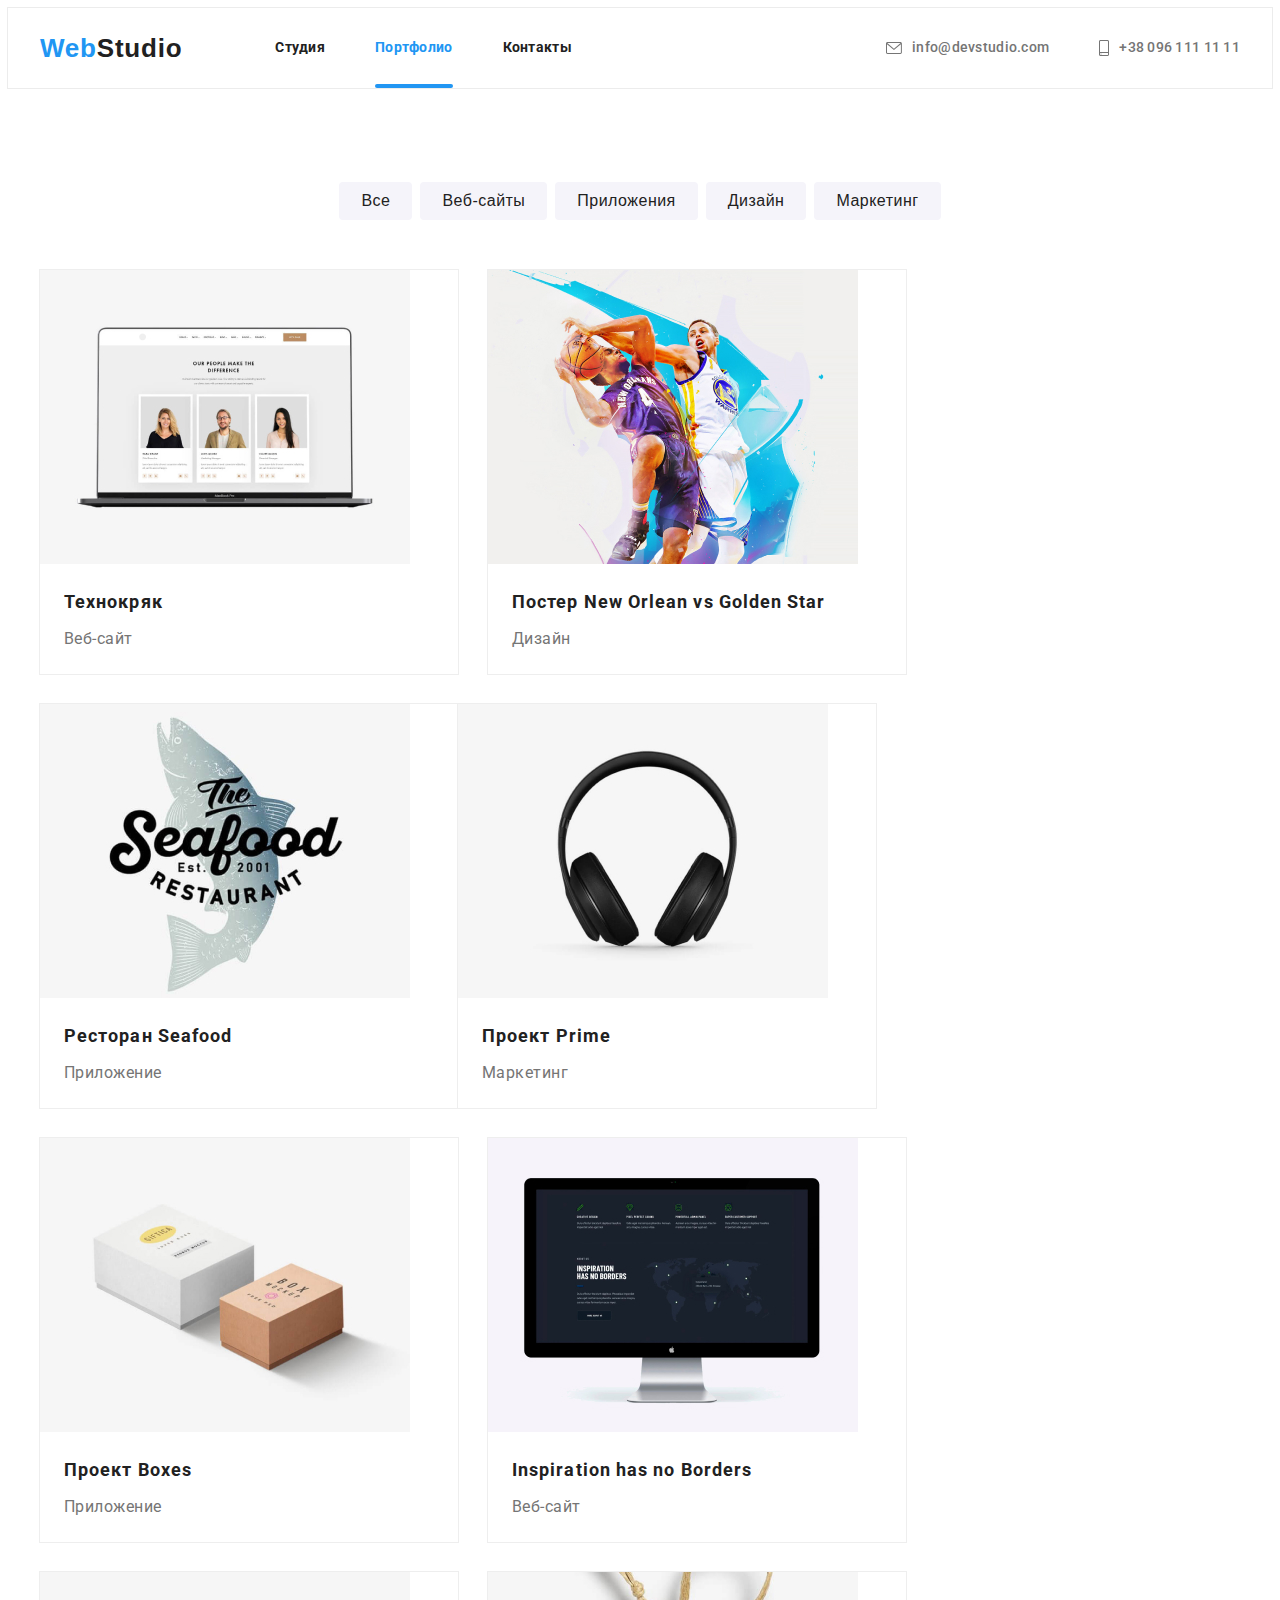
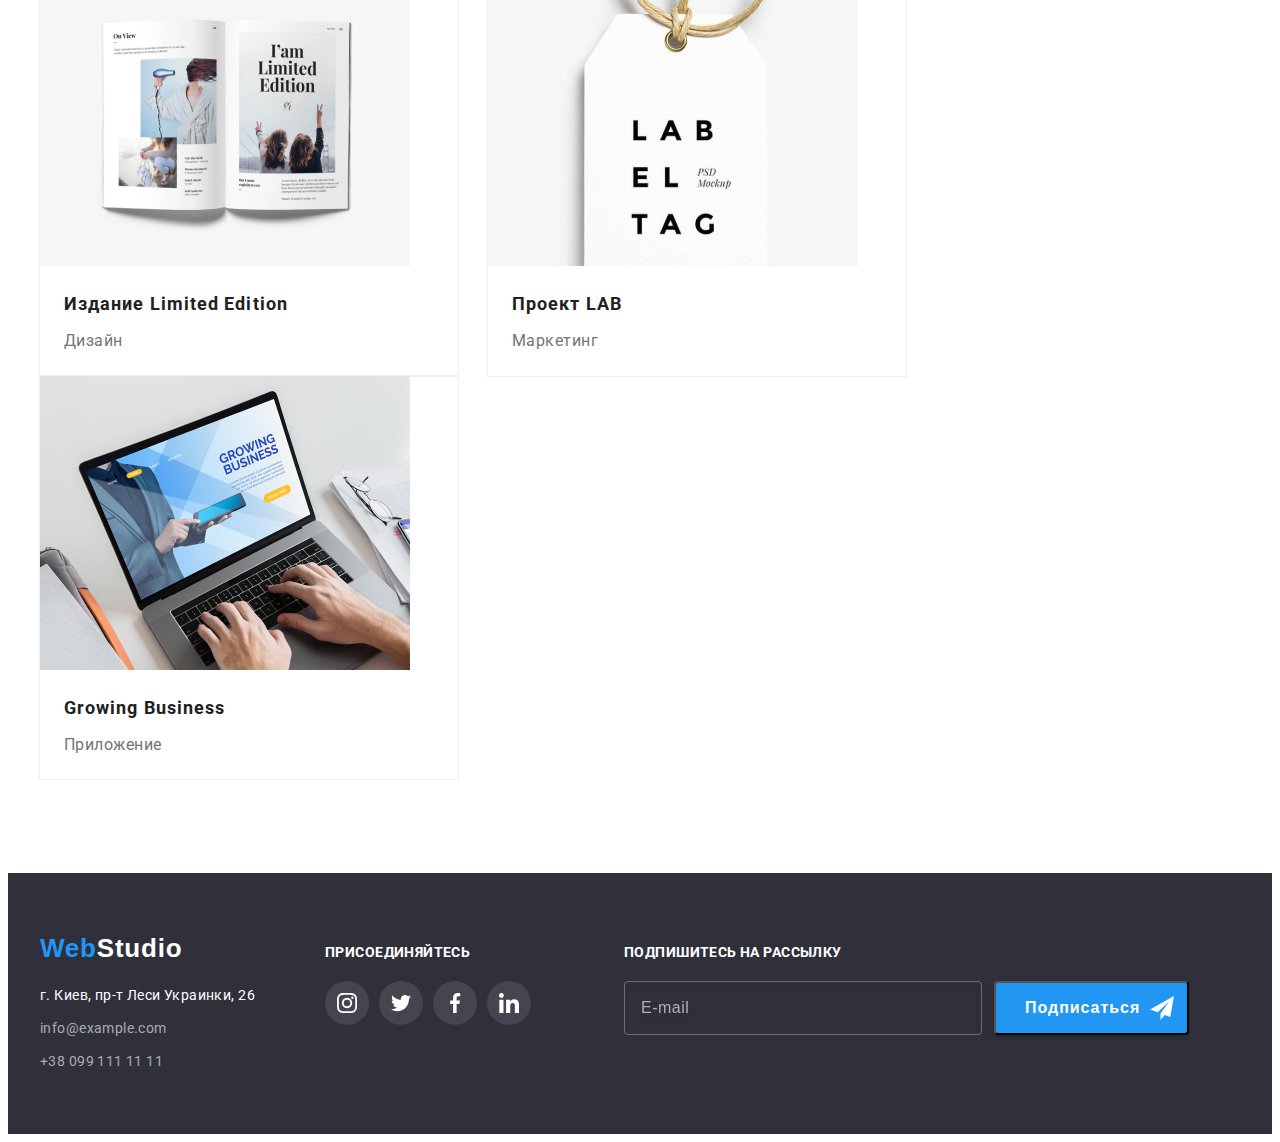
==== portfolio.html @ e8a26b16 "Start" ====
<!DOCTYPE html>
<html lang="ru">
	<head>
		<meta charset="UTF-8" />
		<meta http-equiv="X-UA-Compatible" content="IE=edge" />
		<meta name="viewport" content="width=device-width, initial-scale=1.0" />
		<title>Portfolio</title>
		<link rel="preconnect" href="https://fonts.googleapis.com" />
		<link rel="preconnect" href="https://fonts.gstatic.com" crossorigin />
		<link
			href="https://fonts.googleapis.com/css2?family=Montserrat:wght@400;500;700&family=Roboto&display=swap"
			rel="stylesheet"
		/>
		<link
			rel="stylesheet"
			href="https://minhaskamal.github.io/DownGit/#/home?url=https://github.com/sindresorhus/modern-normalize/blob/main/modern-normalize.css"
		/>

		<link
			rel="stylesheet"
			href="https://cdnjs.cloudflare.com/ajax/libs/modern-normalize/1.1.0/modern-normalize.min.css"
			integrity="sha512-wpPYUAdjBVSE4KJnH1VR1HeZfpl1ub8YT/NKx4PuQ5NmX2tKuGu6U/JRp5y+Y8XG2tV+wKQpNHVUX03MfMFn9Q=="
			crossorigin="anonymous"
			referrerpolicy="no-referrer"
		/>
		
		<link rel="stylesheet" href="./css/main.min.css" />
	</head>

	<body>
		<!--Шапка-->
	<header class="header">
		<div class="header__container container">
			<nav class="header__site-nav">
				<a class="header__logo logo" href="./index.html">
					Web<span class="logo--black">Studio</span>
				</a>
				<ul class="header-nav">
					<li class="header-nav__item">
						<a class="header-nav__link  "
							href="./index.html">Студия</a>
					</li>
					<li class="header-nav__item">
						<a class="header-nav__link nav-link nav-link--current nav-link--active" href="./portfolio.html">Портфолио</a>
					</li>
					<li class="header-nav__item">
						<a class="header-nav__link" href="#">Контакты</a>
					</li>
				</ul>
			</nav>
	
			<ul class="header-contacts">
				<li class="header-contacts__item">
					<a class="header-contacts__link " href="mailto:info@devstudio.com">
						<svg class="header-contacts__icons" width="16" height="12">
							<use href="./images/icons.svg#envelope"></use>
						</svg>
						info@devstudio.com
					</a>
				</li>
				<li class="header-contacts__item">
					<a class=" header-contacts__link " href="tel:+380961111111">
						<svg class="header-contacts__icons" width="10" height="16">
							<use href="./images/icons.svg#smartphone"></use>
						</svg>
						+38 096 111 11 11
					</a>
				</li>
			</ul>
		</div>
	</header>
	
		<main>
			<!--Меню Портфолио-->
			<section class="menu-section">
				<div class="container">
					<h1 class="visually-hidden">
						Услуги
						<span lang="en">WebStudio</span>
					</h1>
					<ul class="portfolio-menu">
						<li class="portfolio-menu__item">
							<button type="button" class="portfolio-menu__button">Все</button>
						</li>
						<li class="portfolio-menu__item">
							<button type="button" class="portfolio-menu__button">Веб-сайты</button>
						</li>
						<li class="portfolio-menu__item">
							<button type="button" class="portfolio-menu__button">Приложения</button>
						</li>
						<li class="portfolio-menu__item">
							<button type="button" class="portfolio-menu__button">Дизайн</button>
						</li>
						<li class="portfolio-menu__item">
							<button type="button" class="portfolio-menu__button">Маркетинг</button>
						</li>
					</ul>
				</div>
			</section>
			<!--Карточки портфолио-->
			<section class="projects-section">
				<div class="container">
					<h2 class="visually-hidden">Проекты</h2>
          
					<ul class="projects-list">
						<li class="projects-list__item">
							<a class="projects-list__link" href="">

                <div class="projects-img">
								<img class="projects-img__img" src="./images/tehnokryak.jpg" alt="ноутбук на экране изображен веб сайт" />
								<p class="projects-img__hover">
									Технокряк это современная площадка распространения коронавируса. Компании используют эту платформу для
									цифрового шпионажа и атак на защищённые сервера конкурентов.
								</p>
                </div>

								<div class="projects-content">
									<h3 class="projects-content__subtitle">Технокряк</h3>
									<p class="projects-content__text">Веб-сайт</p>
								</div>
							</a>
						</li>

						<li class="projects-list__item">
							<a class="projects-list__link" href="">

                <div class="projects-img">
								<img class="projects-img__img" src="./images/golden-star.jpg" alt="баскетболисты" />
                <p class="projects-img__hover">
                  Технокряк это современная площадка распространения коронавируса. Компании используют эту платформу для
                  цифрового шпионажа и атак на защищённые сервера конкурентов.
                </p>
                </div>

								<div class="projects-content">
									<h3 class="projects-content__subtitle">
										Постер
										<span lang="en">New Orlean vs Golden Star</span>
									</h3>
									<p class="projects-content__text">Дизайн</p>
								</div>
							</a>
						</li>

						<li class="projects-list__item">
							<a class="projects-list__link" href="">

                <div class="projects-img">
								<img class="projects-img__img" src="./images/seafood.jpg" alt="эмблема ресторана" />
                <p class="projects-img__hover">
                  Технокряк это современная площадка распространения коронавируса. Компании используют эту платформу для
                  цифрового шпионажа и атак на защищённые сервера конкурентов.
                </p>
                </div>

								<div class="projects-content">
									<h3 class="projects-content__subtitle">
										Ресторан
										<span lang="en">Seafood</span>
									</h3>
									<p class="projects-content__text">Приложение</p>
								</div>
							</a>
						</li>

						<li class="projects-list__item">
							<a class="projects-list__link" href="">

                <div class="projects-img">
								<img class="projects-img__img" src="./images/prime.jpg" alt="наушники" />
                <p class="projects-img__hover">
                  Технокряк это современная площадка распространения коронавируса. Компании используют эту платформу для
                  цифрового шпионажа и атак на защищённые сервера конкурентов.
                </p>
                </div>
                
								<div class="projects-content">
									<h3 class="projects-content__subtitle">
										Проект
										<span lang="en">Prime</span>
									</h3>
									<p class="projects-content__text">Маркетинг</p>
								</div>
							</a>
						</li>

						<li class="projects-list__item">
							<a class="projects-list__link" href="">

                <div class="projects-img">
								<img class="projects-img__img" src="./images/boxes.jpg" alt="коробки" />
                <p class="projects-img__hover">
                  Технокряк это современная площадка распространения коронавируса. Компании используют эту платформу для
                  цифрового шпионажа и атак на защищённые сервера конкурентов.
                </p>
                </div>

								<div class="projects-content">
									<h3 class="projects-content__subtitle">
										Проект
										<span lang="en">Boxes</span>
									</h3>
									<p class="projects-content__text">Приложение</p>
								</div>
							</a>
						</li>

						<li class="projects-list__item">
							<a class="projects-list__link" href="">

                <div class="projects-img">
								<img class="projects-img__img" src="./images/inspiration.jpg" alt="монитор на экране изображен веб сайт " />
                <p class="projects-img__hover">
                  Технокряк это современная площадка распространения коронавируса. Компании используют эту платформу для
                  цифрового шпионажа и атак на защищённые сервера конкурентов.
                </p>
                </div>

								<div class="projects-content">
									<h3 class="projects-content__subtitle link" lang="en">Inspiration has no Borders</h3>
									<p class="projects-content__text">Веб-сайт</p>
								</div>
							</a>
						</li>

						<li class="projects-list__item">
							<a class="projects-list__link" href="">

                <div class="projects-img">
								<img class="projects-img__img" src="./images/limited-edition.jpg" alt="журнал" />
                <p class="projects-img__hover">
                  Технокряк это современная площадка распространения коронавируса. Компании используют эту платформу для
                  цифрового шпионажа и атак на защищённые сервера конкурентов.
                </p>
                </div>

								<div class="projects-content">
									<h3 class="projects-content__subtitle">
										Издание
										<span lang="en">Limited Edition</span>
									</h3>
									<p class="projects-content__text">Дизайн</p>
								</div>
							</a>
						</li>

						<li class="projects-list__item">
							<a class="projects-list__link" href="">

                <div class="projects-img">
								<img class="projects-img_img" src="./images/lab.jpg" alt=" бумажный ярлык с эмблемой " />
                <p class="projects-img__hover">
                  Технокряк это современная площадка распространения коронавируса. Компании используют эту платформу для
                  цифрового шпионажа и атак на защищённые сервера конкурентов.
                </p>
                </div>

								<div class="projects-content">
									<h3 class="projects-content__subtitle">
										Проект
										<span lang="en">LAB</span>
									</h3>
									<p class="projects-content__text">Маркетинг</p>
								</div>
							</a>
						</li>

						<li class="projects-list__item">
							<a class="projects-list__link" href="">

                <div class="projects-img">
								<img class="projects-img__img" src="./images/growing.jpg" alt="ноутбук на экране изображено приложение" />
                <p class="projects-img__hover">
                  Технокряк это современная площадка распространения коронавируса. Компании используют эту платформу для
                  цифрового шпионажа и атак на защищённые сервера конкурентов.
                </p>
                </div>

								<div class="projects-content">
									<h3 class="projects-content__subtitle" lang="en">Growing Business</h3>
									<p class="projects-content__text">Приложение</p>
								</div>
							</a>
						</li>
					</ul>
				</div>
			</section>
		</main>

		<!-- Подвал -->

		<footer class="footer">
			<div class="footer__container container">
				<div class="address-container">
					<a href="./index.html" class="footer__logo logo">
						Web<span class="logo--white">Studio</span>
					</a>
					<address>
						<ul class="footer-contacts">
							<li class="footer-contacts__item">
								<a class="footer-contacts__link address address--white "
									href="https://www.google.com/maps/place/%D0%B1%D1%83%D0%BB.+%D0%9B%D0%B5%D1%81%D0%B8+%D0%A3%D0%BA%D1%80%D0%B0%D0%B8%D0%BD%D0%BA%D0%B8,+26,+%D0%9A%D0%B8%D0%B5%D0%B2,+02000/@50.4265807,30.5361971,17z/data=!4m13!1m7!3m6!1s0x40d4cf0e033ecbe9:0x57a4dffefec77da0!2z0LHRg9C7LiDQm9C10YHQuCDQo9C60YDQsNC40L3QutC4LCAyNiwg0JrQuNC10LIsIDAyMDAw!3b1!8m2!3d50.4265807!4d30.5383858!3m4!1s0x40d4cf0e033ecbe9:0x57a4dffefec77da0!8m2!3d50.4265807!4d30.5383858"
									target="_blank" rel="nofollow">
									г. Киев, пр-т Леси Украинки, 26
								</a>
							</li>
							<li class="footer-contacts__item">
								<a class="footer-contacts__link" href="mailto:info@example.com">info@example.com</a>
							</li>
							<li class="footer-contacts__item">
								<a class="footer-contacts__link " href="tel:+380991111111">+38 099 111 11 11</a>
							</li>
						</ul>
					</address>
				</div>
				<!-- Социальные сети-->
		
				<section class="footer-join ">
					<h3 class="footer-join__title">присоединяйтесь</h3>
		
					<ul class="social-list">
						<li class="social-list__item">
							<a class="social-list__link social-footer social-footer--dark " href="">
								<svg class="social-footer__icon" width="20" height="20">
									<use href="./images/icons.svg#instagram"></use>
								</svg>
							</a>
						</li>
		
						<li class="social-list__item">
							<a class="social-list__link social-footer social-footer--dark" href="">
								<svg class="social-footer__icon" width="20" height="20">
									<use href="./images/icons.svg#twitter"></use>
								</svg>
							</a>
						</li>
		
						<li class="social-list__item">
							<a class="social-list__link social-footer social-footer--dark" href="">
								<svg class="social-footer__icon " width="20" height="20">
									<use href="./images/icons.svg#facebook"></use>
								</svg>
							</a>
						</li>
		
						<li class="social-list__item">
							<a class="social-list__link social-footer social-footer--dark" href="">
								<svg class="social-footer__icon" width="20" height="20">
									<use href="./images/icons.svg#linkedin"></use>
								</svg>
							</a>
						</li>
					</ul>
				</section>
				<!-- Подписка на рассылку -->
				<section class="footer-subscribe">
					<h2 class="footer-subscribe__title">Подпишитесь на рассылку</h2>
					<form action="#" class="subscribe-form" autocomplete="on">
		
						<input type="email" name="email" placeholder="E-mail" autofocus required class="subscribe-form__mail" />
		
						<button type="submit" class="subscribe-btn">
							<span class="subscribe-btn__text">Подписаться</span>
		
							<svg class="subscribe-btn__icon" width="24" height="24">
								<use href="./images/icons.svg#icon-icon-send"></use>
							</svg>
						</button>
				</section>
				</form>
			</div>
		</footer>
	</body>
</html>
---- css/main.min.css ----
p,h1,h2,h3,h4,h5,h6,p{margin:0}ul{list-style:none;margin:0;padding:0}img{display:block}a{text-decoration:none;color:#212121}body{font-family:"Roboto", sans-serif;color:#212121}.container{width:1200px;padding-left:15px;padding-right:15px;margin:0 auto}.section{padding-bottom:94px;padding-top:94px}.logo{font-family:"Raleway", sans-serif;font-size:26px;line-height:1.19;letter-spacing:.03em;font-weight:700;text-decoration:none;color:#2196F3}.logo--black{color:#212121}.logo--white{color:#fff}.header__logo{margin-right:93px;padding-top:24px;padding-bottom:24px}.footer__logo{display:block;margin-bottom:20px}.visually-hidden{position:absolute;white-space:nowrap;width:1px;height:1px;overflow:hidden;border:0;padding:0;clip:rect(0 0 0 0);clip-path:inset(50%);margin:-1px}.header{background:#fff;outline:1px solid #ececec}.header__container{display:flex;align-items:center;justify-content:space-between}.header__site-nav{display:flex;align-items:center}.header-nav{display:flex;align-items:center}.header-nav__item{font-size:14px;line-height:1.14;letter-spacing:.02em;font-weight:700}.header-nav__item:not(:last-child){margin-right:50px}.header-nav__link{position:relative;color:#212121;padding-top:32px;padding-bottom:32px}.nav-link--active{color:#2196F3}.nav-link--current::after{content:"";width:100%;height:4px;border-radius:2px;background-color:#2196F3;position:absolute;bottom:-1px;left:0}.header-contacts{display:flex;align-items:center}.header-contacts__item{font-size:14px;line-height:1.14;letter-spacing:.02em;font-weight:500}.header-contacts__item:not(:last-child){margin-right:50px}.header-contacts__link{padding-top:32px;padding-bottom:32px;color:#757575;display:flex;align-items:center;transition:color 250ms cubic-bezier(0.4, 0, 0.2, 1)}.header-contacts__link:hover,.header-contacts__link:focus{color:#2196F3}.header-contacts__icons{fill:currentColor;margin-right:10px}.hero{padding-top:200px;padding-bottom:200px;text-align:center;background:#2F303A;background-image:linear-gradient(rgba(47,48,58,0.4), rgba(47,48,58,0.4)),url("../images/hero.jpg");background-position:center;background-size:cover;background-repeat:no-repeat;max-width:1600px}.hero--indent{margin:0 auto}.hero__container{display:flex;flex-direction:column;align-items:center}.hero__title{color:#fff;font-weight:900;font-size:44px;line-height:1.36;letter-spacing:.06em;font-weight:400;text-align:center;text-transform:uppercase;width:696px;margin-bottom:30px;margin-left:auto;margin-right:auto}.hero__button{font-family:inherit;font-weight:700;font-size:16px;line-height:1.87;letter-spacing:.06em;font-weight:400;align-items:center;color:#fff;background-color:#2196F3;padding:10px 32px;cursor:pointer;border:none;border-radius:4px;transition:background-color 250ms cubic-bezier(0.4, 0, 0.2, 1)}.hero__button:hover{background-color:#188ce8}.features{background:#fff}.features-list{display:flex}.features-list__item:not(:last-child){margin-right:30px}.features-list__icon{width:270px;height:120px;background-color:#f5f4fa;border-radius:4px;display:flex;justify-content:center;align-items:center;margin-bottom:30px}.features-list__subtitle{font-size:14px;line-height:1.14;letter-spacing:.03em;font-weight:700;text-transform:uppercase;color:#212121;margin-bottom:10px}.features-list__text{font-size:14px;line-height:1.71;letter-spacing:.03em;font-weight:400;color:#757575}.about{background:#fff;margin-bottom:94px}.about__title{font-size:36px;line-height:1.17;letter-spacing:.03em;font-weight:700;text-align:center;color:#212121;margin-bottom:50px}.about-list{display:flex}.about-list__item{flex-basis:calc((100% - 60px) / 3)}.about-list__item:not(:last-child){margin-right:30px}.about-list__content{position:relative}.about-list__text{position:absolute;width:100%;height:70px;bottom:0;left:0;font-size:14px;line-height:1.14;letter-spacing:.03em;font-weight:700;text-align:center;text-transform:uppercase;color:#fff;background-color:rgba(47,48,58,0.8);padding-top:27px;padding-bottom:27px}.team{background:#F5F4FA}.team__title{font-size:36px;line-height:1.17;letter-spacing:.03em;font-weight:700;text-align:center;color:#212121;margin-bottom:50px}.team-list{display:flex}.team-list__item{flex-basis:calc((100% - 90px) / 4);margin-right:30px;background:#fff;box-shadow:0px 1px 3px rgba(0,0,0,0.12),0px 1px 1px rgba(0,0,0,0.14),0px 2px 1px rgba(0,0,0,0.2);border-radius:0px 0px 4px 4px}.team-list__item:last-child{margin-right:0px}.team-list__subtitle{font-size:16px;line-height:1.19;letter-spacing:.03em;font-weight:500;text-align:center;color:#212121;margin-top:30px;margin-bottom:10px}.team-list__text{font-size:16px;line-height:1.19;letter-spacing:.03em;font-weight:400;font-size:16px;text-align:center;color:#757575;margin-bottom:16px}.clients{background:#fff}.clients__title{font-size:36px;line-height:1.17;letter-spacing:.03em;font-weight:700;text-align:center;color:#212121;margin-bottom:50px}.clients-list{display:flex;justify-content:center;align-items:center}.clients-list__item{width:170px;height:92px}.clients-list__item:not(:last-child){margin-right:30px}.clients-list__link{width:100%;height:100%;border-radius:4px;border:1px solid #afb1b8;color:#afb1b8;display:flex;justify-content:center;align-items:center;transition:color 250ms cubic-bezier(0.4, 0, 0.2, 1),border-color 250ms cubic-bezier(0.4, 0, 0.2, 1)}.clients-list__link:focus,.clients-list__link:hover{color:#2196F3;border-color:#2196F3}.clients-list__icon{fill:currentColor}.footer{background:#2F303A;padding-bottom:60px;padding-top:60px}.footer__container{display:flex}.footer-contacts__item:not(:last-child){margin-bottom:9px}.footer-contacts__link{font-style:normal;font-size:14px;line-height:1.71;letter-spacing:.03em;font-weight:400;color:rgba(255,255,255,0.6);transition:color 250ms cubic-bezier(0.4, 0, 0.2, 1)}.footer-contacts__link:hover,.footer-contacts__link:focus{color:#2196f3}.address--white{color:#fff}.footer-join{padding-top:12px;padding-bottom:40px;padding-left:70px}.footer-join__title{font-size:14px;line-height:1.14;letter-spacing:.03em;font-weight:700;text-transform:uppercase;color:#fff;margin-bottom:20px}.footer-subscribe{padding-left:93px;padding-top:12px;width:570px}.footer-subscribe__title{font-size:14px;line-height:1.14;letter-spacing:.03em;font-weight:700;text-transform:uppercase;color:#fff;margin-bottom:20px}.subscribe-form{display:flex}.subscribe-form__mail{width:358px;padding-top:15px;padding-bottom:15px;padding-left:16px;margin-right:12px;font-size:16px;line-height:1.25;letter-spacing:.03em;font-weight:400;color:rgba(255,255,255,0.6);background:transparent;border:1px solid rgba(255,255,255,0.3);border-radius:4px;box-sizing:border-box;filter:drop-shadow(0px 4px 4px rgba(0,0,0,0.15))}.subscribe-form__mail::placeholder{font-size:16px;line-height:1.25;letter-spacing:.03em;font-weight:400;color:rgba(255,255,255,0.6)}.subscribe-form__mail:focus{outline:transparent}.subscribe-btn{padding:10px 13px 10px 29px;background:#2196F3;box-shadow:0px 4px 4px rgba(0,0,0,0.15);border-radius:4px;cursor:pointer;display:flex;align-items:center}.subscribe-btn__text{font-size:16px;line-height:1.87;letter-spacing:.06em;font-weight:700;text-align:center;color:#fff}.subscribe-btn__icon{margin-left:10px;fill:#ffffff}.menu-section{color:#fff;padding-top:94px;padding-bottom:50px}.portfolio-menu{display:flex;justify-content:center}.portfolio-menu__item{transition:box-shadow 250ms cubic-bezier(0.4, 0, 0.2, 1),order-radius 250ms cubic-bezier(0.4, 0, 0.2, 1)}.portfolio-menu__item:not(:last-child){margin-right:8px}.portfolio-menu__item:focus,.portfolio-menu__item:hover{box-shadow:0px 3px 1px rgba(0,0,0,0.1),0px 1px 2px rgba(0,0,0,0.08),0px 2px 2px rgba(0,0,0,0.12);border-radius:4px}.portfolio-menu__button{font-size:16px;line-height:1.62;letter-spacing:.03em;font-weight:500;text-align:center;color:#212121;background:#F5F4FA;border:none;border-radius:4px;cursor:pointer;transition:color 250ms cubic-bezier(0.4, 0, 0.2, 1),background-color 250ms cubic-bezier(0.4, 0, 0.2, 1);padding:6px 22px}.portfolio-menu__button:focus,.portfolio-menu__button:hover{background-color:#2196F3;color:#fff}.projects-section{background:#fff;padding-bottom:94px}.projects-list{display:flex;flex-wrap:wrap}.projects-list__item{flex-basis:calc((100% - 60px) / 3);margin-bottom:30px;margin-right:30px;outline:1px solid #eeeeee;transition:box-shadow 250ms cubic-bezier(0.4, 0, 0.2, 1)}.projects-list__item:nth-child(3n){margin-right:0px}.projects-list__item:nth-last-child(-n+3){margin-bottom:0px}.projects-list__item:hover,.projects-list__item:focus{box-shadow:1px 4px 6px 0px rgba(0,0,0,0.16),0px 4px 4px 0px rgba(0,0,0,0.06)}.projects-list__link{cursor:pointer}.projects-img{position:relative;overflow:hidden}.projects-img__img{display:block;max-width:100%;height:auto}.projects-img__hover{position:absolute;width:100%;height:100%;bottom:0;left:0;transform:translateY(100%);transition:transform 250ms cubic-bezier(0.4, 0, 0.2, 1);overflow:auto;font-size:18px;line-height:1.55;letter-spacing:.03em;font-weight:400;color:#fff;background-color:rgba(33,150,243,0.9);padding:63px 24px}.projects-list__item:hover .projects-img__hover{transform:translateY(0%)}.projects-content{padding:20px 24px;width:370px;background:#ffffff}.projects-content__subtitle{font-size:18px;line-height:2;letter-spacing:.06em;font-weight:700;color:#212121;margin-bottom:4px}.projects-content__text{font-size:16px;line-height:1.87;letter-spacing:.03em;font-weight:400;color:#757575}.backdrop{width:100vw;height:100vh;background-color:rgba(0,0,0,0.2);position:fixed;top:0;left:0;transition:visibility 250ms cubic-bezier(0.4, 0, 0.2, 1),opacity 250ms cubic-bezier(0.4, 0, 0.2, 1)}.is-hidden{visibility:hidden;opacity:0;pointer-events:none}.backdrop.is-hidden .modal{transform:scale(0.5) rotateX(-60deg);background-color:#fff}.modal{width:528px;min-height:581px;padding:40px;background-color:#ffffff;border-radius:4px;box-shadow:0px 2px 1px 0px rgba(0,0,0,0.2),0px 1px 1px 0px rgba(0,0,0,0.14),0px 1px 3px 0px rgba(0,0,0,0.12);position:absolute;top:50%;left:50%;transform:scale(1) rotateX(0) translate(-50%, -50%);transition-property:background-color}.modal__title{font-size:20px;line-height:1.15;letter-spacing:.03em;font-weight:700;text-align:center;color:var(--second-title-color);margin-bottom:12px}.modal__label{font-size:12px;line-height:1.17;letter-spacing:.01em;font-weight:400;color:#757575;margin-bottom:4px}.btn-close{position:absolute;top:8px;right:8px;width:30px;height:30px;background-color:#fff;color:#000000;border-radius:50%;border:1px solid rgba(0,0,0,0.1);display:flex;align-items:center;justify-content:center;transition:color 250ms cubic-bezier(0.4, 0, 0.2, 1),opacity 250ms cubic-bezier(0.4, 0, 0.2, 1);cursor:pointer}.btn-close:focus,.btn-close:hover{color:#2196f3}.btn-close__icon{fill:currentColor}.modal-field{position:relative}.modal-field--inden{margin-bottom:10px}.modal-field__input{display:block;width:100%;height:40px;padding-left:42px;font-size:14px;line-height:1.14;letter-spacing:.01em;font-weight:400;border:1px solid rgba(33,33,33,0.2);box-sizing:border-box;border-radius:4px;transition:border 250ms cubic-bezier(0.4, 0, 0.2, 1);outline:transparent}.modal-field__input:focus{border:1px solid #2196f3}.modal-field__icon{position:absolute;top:50%;transform:translateY(-50%);left:14px;transition:fill 250ms cubic-bezier(0.4, 0, 0.2, 1)}.modal-field .modal-field__input:focus+.modal-field__icon{fill:#2196f3}.modal-comments__label{font-size:12px;line-height:1.17;letter-spacing:.01em;font-weight:400;color:#757575;margin-bottom:4px}.modal-comments__text{display:block;resize:none;width:100%;height:120px;font-size:12px;line-height:1.16;letter-spacing:.01em;font-weight:400;border:1px solid rgba(33,33,33,0.2);border-radius:4px;outline:transparent;transition:border 250ms cubic-bezier(0.4, 0, 0.2, 1);padding:12px 16px;margin-bottom:20px}.modal-comments__text::placeholder{font-size:12px;line-height:1.16;letter-spacing:.01em;font-weight:400;color:rgba(117,117,117,0.5)}.modal-comments__text:focus{border:1px solid #2196f3}.subscribe-checkbox__text{font-size:14px;line-height:1.71;letter-spacing:.03em;font-weight:400;color:#757575;margin-bottom:30px;display:flex;justify-content:space-evenly;align-items:center}.subscribe-checkbox__checkbox{content:"";width:16px;height:15px;border:2px solid #212121;border-radius:2px;display:flex;align-items:center}.subscribe-checkbox__icon{fill:transparent}.subscribe-checkbox:checked+.subscribe-checkbox__text .subscribe-checkbox__checkbox{background:#188ce8;border:none}.subscribe-checkbox:checked+.subscribe-checkbox__text .subscribe-checkbox__icon{fill:#ffffff}.subscribe-checkbox__element{color:#2196f3;position:relative}.subscribe-checkbox__element::after{content:"";width:100%;height:1px;background-color:#2196f3;position:absolute;bottom:5px;left:0}.modal-btn{display:block;font-size:16px;line-height:1.87;letter-spacing:.06em;font-weight:700;text-align:center;align-items:center;color:#fff;background-color:#2196f3;box-shadow:0px 4px 4px rgba(0,0,0,0.15);border-radius:4px;border:transparent;cursor:pointer;padding:10px 55px}.modal-btn--indent{margin:0px auto}.social-list{display:flex;justify-content:center}.social-list--indent{margin-bottom:30px}.social-list__item{width:44px;height:44px}.social-list__item:not(:last-child){margin-right:10px}.social-list__link{width:100%;height:100%;border-radius:50%;display:flex;justify-content:center;align-items:center;background:transparent;color:#afb1b8;transition:color 250ms cubic-bezier(0.4, 0, 0.2, 1),background-color 250ms cubic-bezier(0.4, 0, 0.2, 1)}.social-list__link:hover{color:#ffffff;background-color:#2196f3}.social-list__icon{fill:currentColor}.social-footer--dark{background:rgba(255,255,255,0.1);color:#ffffff}.social-footer__icon{fill:currentColor}
/*# sourceMappingURL=main.min.css.map */
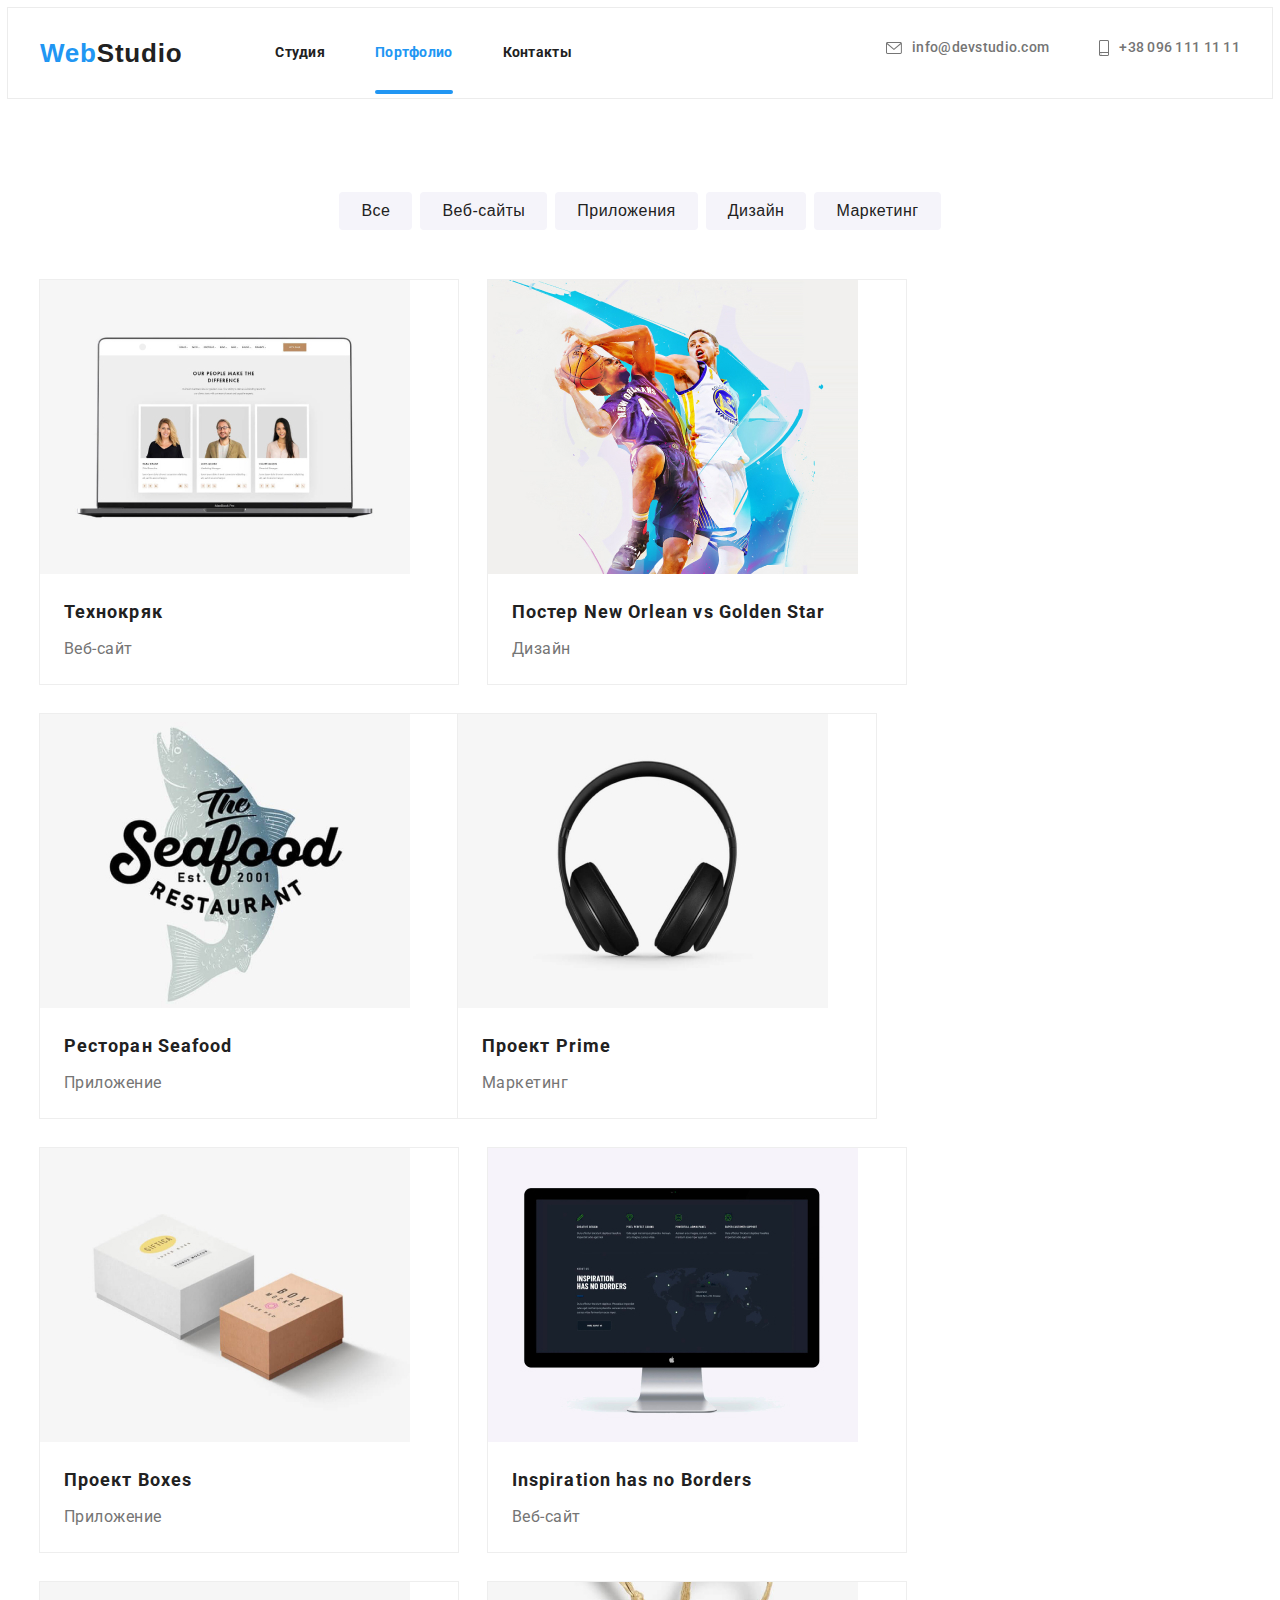
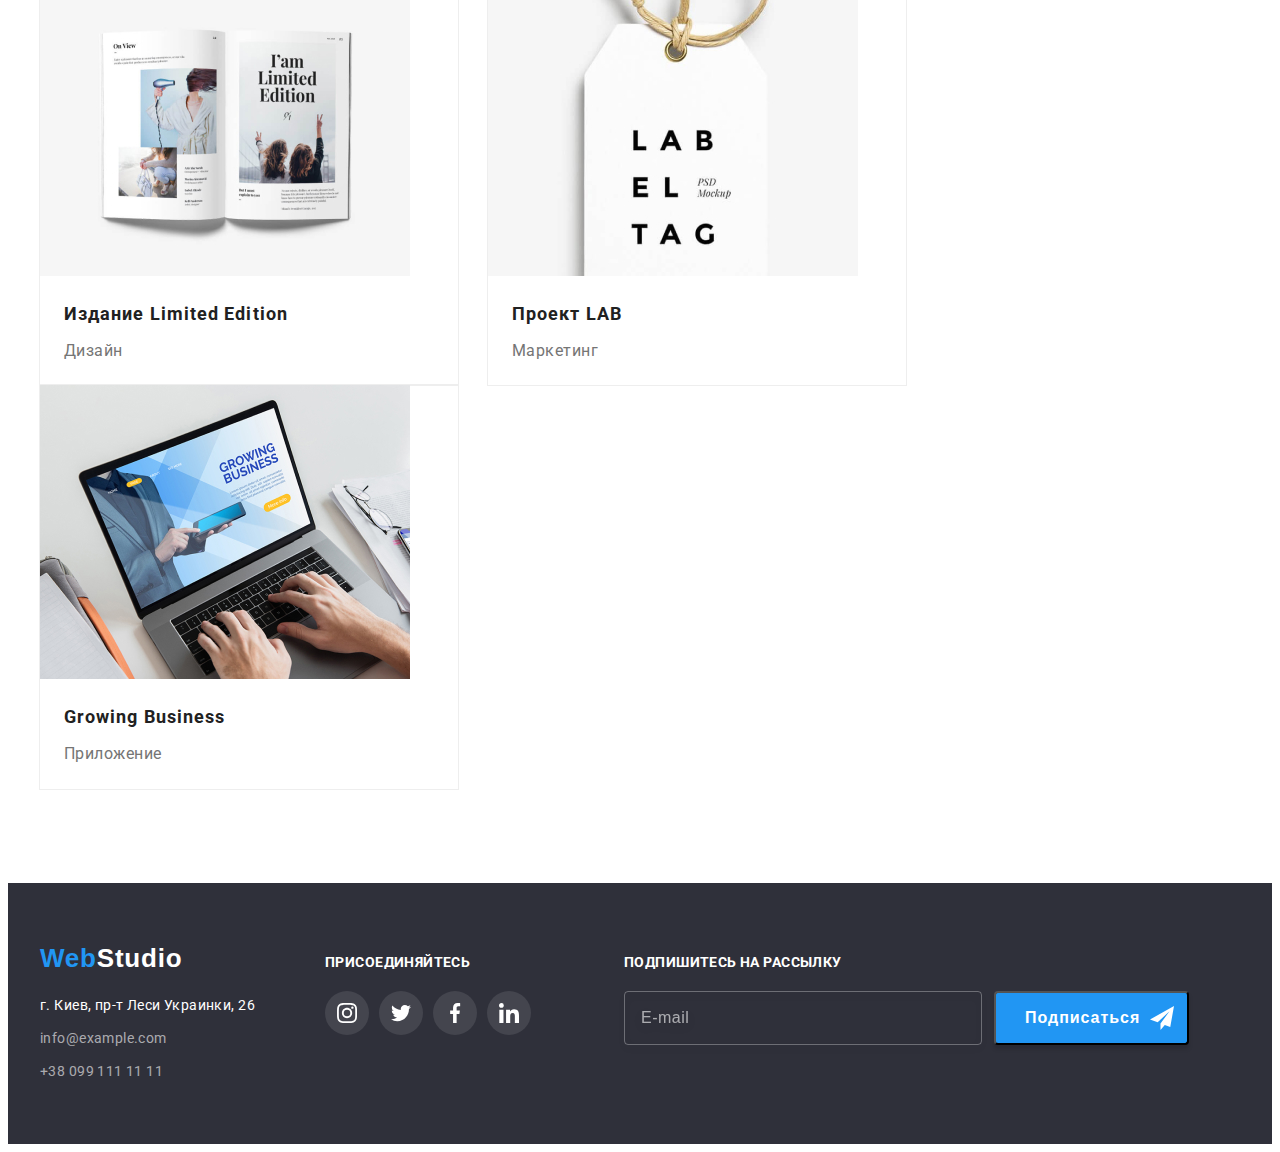
==== commit bcb30b4f: "Finish header" ====
--- a/portfolio.html
+++ b/portfolio.html
@@ -29,46 +29,101 @@
 
 	<body>
 		<!--Шапка-->
-	<header class="header">
-		<div class="header__container container">
-			<nav class="header__site-nav">
-				<a class="header__logo logo" href="./index.html">
-					Web<span class="logo--black">Studio</span>
-				</a>
-				<ul class="header-nav">
-					<li class="header-nav__item">
-						<a class="header-nav__link  "
-							href="./index.html">Студия</a>
+		<header class="header">
+			<div class="header__container container">
+				<nav class="header__site-nav">
+					<a class="header__logo logo" href="./index.html">
+						Web<span class="logo--black">Studio</span>
+					</a>
+					<ul class="header-nav">
+						<li class="header-nav__item">
+							<a class="header-nav__link  " href="./index.html">Студия</a>
+						</li>
+						<li class="header-nav__item">
+							<a class="header-nav__link nav-link nav-link--current nav-link--active" href="./portfolio.html">Портфолио</a>
+						</li>
+						<li class="header-nav__item">
+							<a class="header-nav__link" href="#">Контакты</a>
+						</li>
+					</ul>
+				</nav>
+
+				<ul class="header-contacts">
+					<li class="header-contacts__item">
+						<a class="header-contacts__link " href="mailto:info@devstudio.com">
+							<svg class="header-contacts__icons" width="16" height="12">
+								<use href="./images/icons.svg#envelope"></use>
+							</svg>
+							info@devstudio.com
+						</a>
 					</li>
-					<li class="header-nav__item">
-						<a class="header-nav__link nav-link nav-link--current nav-link--active" href="./portfolio.html">Портфолио</a>
-					</li>
-					<li class="header-nav__item">
-						<a class="header-nav__link" href="#">Контакты</a>
+					<li class="header-contacts__item">
+						<a class=" header-contacts__link " href="tel:+380961111111">
+							<svg class="header-contacts__icons" width="10" height="16">
+								<use href="./images/icons.svg#smartphone"></use>
+							</svg>
+							+38 096 111 11 11
+						</a>
 					</li>
 				</ul>
-			</nav>
-	
-			<ul class="header-contacts">
-				<li class="header-contacts__item">
-					<a class="header-contacts__link " href="mailto:info@devstudio.com">
-						<svg class="header-contacts__icons" width="16" height="12">
-							<use href="./images/icons.svg#envelope"></use>
+				<button type="button" class="header-menu-btn" data-open-menu >
+					<svg class="header-menu-btn__icon" width="24" height="16">
+						<use href="./images/icons.svg#icon-menu"></use>
+					</svg>
+				</button>
+				<div class="mob-menu mob-menu--relative is-hidden" data-mob-menu >
+					
+					<button type="button" class="close-menu-btn" data-close-menu>
+						<svg class="close-menu-btn__icon" width="18" height="18">
+							<use href="./images/icons.svg#vector"></use>
 						</svg>
+					</button>
+
+					<ul class="mob-menu-list">
+					<li class="mob-menu-list__item">
+						<a class="mob-menu-list__link mob-menu-active" href="./index.html">Студия</a>
+					</li>
+					<li class="mob-menu-list__item">
+						<a class="mob-menu-list__link" href="./portfolio.html">Портфолио</a>
+					</li>
+					<li class="mob-menu-list__item">
+						<a class="mob-menu-list__link" href="#">Контакты</a>
+					</li>
+					</ul>
+					<div class="mob-menu-connect">
+					<a class=" mob-menu-tel mob-menu-tel--indent" href="tel:+380961111111">
+						+38 096 111 11 11
+					</a>
+					<a class="mob-menu-mail mob-menu-mail--indent" href="mailto:info@devstudio.com">						
 						info@devstudio.com
 					</a>
-				</li>
-				<li class="header-contacts__item">
-					<a class=" header-contacts__link " href="tel:+380961111111">
-						<svg class="header-contacts__icons" width="10" height="16">
-							<use href="./images/icons.svg#smartphone"></use>
-						</svg>
-						+38 096 111 11 11
-					</a>
-				</li>
-			</ul>
-		</div>
-	</header>
+					<ul class="mob-social-list">
+                        <li class="mob-social-list__item">
+							<a href="#" class="mob-social-list__link social-dash social-dash--indent">
+							Instagram
+							</a>
+						</li>
+						<li class="mob-social-list__item">
+							<a href="#" class="mob-social-list__link social-dash">
+							Twitter
+							</a>
+						</li>
+						<li class="mob-social-list__item">
+							<a href="#" class="mob-social-list__link social-dash">
+							Facebook
+							</a>
+						</li>
+						<li class="mob-social-list__item">
+							<a href="#" class="mob-social-list__link">
+							LinkedIn
+							</a>
+						</li>
+					</ul>
+					</div>
+					
+				</div>
+			</div>
+		</header>
 	
 		<main>
 			<!--Меню Портфолио-->
@@ -370,5 +425,6 @@
 				</form>
 			</div>
 		</footer>
+		<script src="./js/menu.js"></script>
 	</body>
 </html>
--- a/css/main.min.css
+++ b/css/main.min.css
@@ -1,2 +1,2 @@
-p,h1,h2,h3,h4,h5,h6,p{margin:0}ul{list-style:none;margin:0;padding:0}img{display:block}a{text-decoration:none;color:#212121}body{font-family:"Roboto", sans-serif;color:#212121}.container{width:1200px;padding-left:15px;padding-right:15px;margin:0 auto}.section{padding-bottom:94px;padding-top:94px}.logo{font-family:"Raleway", sans-serif;font-size:26px;line-height:1.19;letter-spacing:.03em;font-weight:700;text-decoration:none;color:#2196F3}.logo--black{color:#212121}.logo--white{color:#fff}.header__logo{margin-right:93px;padding-top:24px;padding-bottom:24px}.footer__logo{display:block;margin-bottom:20px}.visually-hidden{position:absolute;white-space:nowrap;width:1px;height:1px;overflow:hidden;border:0;padding:0;clip:rect(0 0 0 0);clip-path:inset(50%);margin:-1px}.header{background:#fff;outline:1px solid #ececec}.header__container{display:flex;align-items:center;justify-content:space-between}.header__site-nav{display:flex;align-items:center}.header-nav{display:flex;align-items:center}.header-nav__item{font-size:14px;line-height:1.14;letter-spacing:.02em;font-weight:700}.header-nav__item:not(:last-child){margin-right:50px}.header-nav__link{position:relative;color:#212121;padding-top:32px;padding-bottom:32px}.nav-link--active{color:#2196F3}.nav-link--current::after{content:"";width:100%;height:4px;border-radius:2px;background-color:#2196F3;position:absolute;bottom:-1px;left:0}.header-contacts{display:flex;align-items:center}.header-contacts__item{font-size:14px;line-height:1.14;letter-spacing:.02em;font-weight:500}.header-contacts__item:not(:last-child){margin-right:50px}.header-contacts__link{padding-top:32px;padding-bottom:32px;color:#757575;display:flex;align-items:center;transition:color 250ms cubic-bezier(0.4, 0, 0.2, 1)}.header-contacts__link:hover,.header-contacts__link:focus{color:#2196F3}.header-contacts__icons{fill:currentColor;margin-right:10px}.hero{padding-top:200px;padding-bottom:200px;text-align:center;background:#2F303A;background-image:linear-gradient(rgba(47,48,58,0.4), rgba(47,48,58,0.4)),url("../images/hero.jpg");background-position:center;background-size:cover;background-repeat:no-repeat;max-width:1600px}.hero--indent{margin:0 auto}.hero__container{display:flex;flex-direction:column;align-items:center}.hero__title{color:#fff;font-weight:900;font-size:44px;line-height:1.36;letter-spacing:.06em;font-weight:400;text-align:center;text-transform:uppercase;width:696px;margin-bottom:30px;margin-left:auto;margin-right:auto}.hero__button{font-family:inherit;font-weight:700;font-size:16px;line-height:1.87;letter-spacing:.06em;font-weight:400;align-items:center;color:#fff;background-color:#2196F3;padding:10px 32px;cursor:pointer;border:none;border-radius:4px;transition:background-color 250ms cubic-bezier(0.4, 0, 0.2, 1)}.hero__button:hover{background-color:#188ce8}.features{background:#fff}.features-list{display:flex}.features-list__item:not(:last-child){margin-right:30px}.features-list__icon{width:270px;height:120px;background-color:#f5f4fa;border-radius:4px;display:flex;justify-content:center;align-items:center;margin-bottom:30px}.features-list__subtitle{font-size:14px;line-height:1.14;letter-spacing:.03em;font-weight:700;text-transform:uppercase;color:#212121;margin-bottom:10px}.features-list__text{font-size:14px;line-height:1.71;letter-spacing:.03em;font-weight:400;color:#757575}.about{background:#fff;margin-bottom:94px}.about__title{font-size:36px;line-height:1.17;letter-spacing:.03em;font-weight:700;text-align:center;color:#212121;margin-bottom:50px}.about-list{display:flex}.about-list__item{flex-basis:calc((100% - 60px) / 3)}.about-list__item:not(:last-child){margin-right:30px}.about-list__content{position:relative}.about-list__text{position:absolute;width:100%;height:70px;bottom:0;left:0;font-size:14px;line-height:1.14;letter-spacing:.03em;font-weight:700;text-align:center;text-transform:uppercase;color:#fff;background-color:rgba(47,48,58,0.8);padding-top:27px;padding-bottom:27px}.team{background:#F5F4FA}.team__title{font-size:36px;line-height:1.17;letter-spacing:.03em;font-weight:700;text-align:center;color:#212121;margin-bottom:50px}.team-list{display:flex}.team-list__item{flex-basis:calc((100% - 90px) / 4);margin-right:30px;background:#fff;box-shadow:0px 1px 3px rgba(0,0,0,0.12),0px 1px 1px rgba(0,0,0,0.14),0px 2px 1px rgba(0,0,0,0.2);border-radius:0px 0px 4px 4px}.team-list__item:last-child{margin-right:0px}.team-list__subtitle{font-size:16px;line-height:1.19;letter-spacing:.03em;font-weight:500;text-align:center;color:#212121;margin-top:30px;margin-bottom:10px}.team-list__text{font-size:16px;line-height:1.19;letter-spacing:.03em;font-weight:400;font-size:16px;text-align:center;color:#757575;margin-bottom:16px}.clients{background:#fff}.clients__title{font-size:36px;line-height:1.17;letter-spacing:.03em;font-weight:700;text-align:center;color:#212121;margin-bottom:50px}.clients-list{display:flex;justify-content:center;align-items:center}.clients-list__item{width:170px;height:92px}.clients-list__item:not(:last-child){margin-right:30px}.clients-list__link{width:100%;height:100%;border-radius:4px;border:1px solid #afb1b8;color:#afb1b8;display:flex;justify-content:center;align-items:center;transition:color 250ms cubic-bezier(0.4, 0, 0.2, 1),border-color 250ms cubic-bezier(0.4, 0, 0.2, 1)}.clients-list__link:focus,.clients-list__link:hover{color:#2196F3;border-color:#2196F3}.clients-list__icon{fill:currentColor}.footer{background:#2F303A;padding-bottom:60px;padding-top:60px}.footer__container{display:flex}.footer-contacts__item:not(:last-child){margin-bottom:9px}.footer-contacts__link{font-style:normal;font-size:14px;line-height:1.71;letter-spacing:.03em;font-weight:400;color:rgba(255,255,255,0.6);transition:color 250ms cubic-bezier(0.4, 0, 0.2, 1)}.footer-contacts__link:hover,.footer-contacts__link:focus{color:#2196f3}.address--white{color:#fff}.footer-join{padding-top:12px;padding-bottom:40px;padding-left:70px}.footer-join__title{font-size:14px;line-height:1.14;letter-spacing:.03em;font-weight:700;text-transform:uppercase;color:#fff;margin-bottom:20px}.footer-subscribe{padding-left:93px;padding-top:12px;width:570px}.footer-subscribe__title{font-size:14px;line-height:1.14;letter-spacing:.03em;font-weight:700;text-transform:uppercase;color:#fff;margin-bottom:20px}.subscribe-form{display:flex}.subscribe-form__mail{width:358px;padding-top:15px;padding-bottom:15px;padding-left:16px;margin-right:12px;font-size:16px;line-height:1.25;letter-spacing:.03em;font-weight:400;color:rgba(255,255,255,0.6);background:transparent;border:1px solid rgba(255,255,255,0.3);border-radius:4px;box-sizing:border-box;filter:drop-shadow(0px 4px 4px rgba(0,0,0,0.15))}.subscribe-form__mail::placeholder{font-size:16px;line-height:1.25;letter-spacing:.03em;font-weight:400;color:rgba(255,255,255,0.6)}.subscribe-form__mail:focus{outline:transparent}.subscribe-btn{padding:10px 13px 10px 29px;background:#2196F3;box-shadow:0px 4px 4px rgba(0,0,0,0.15);border-radius:4px;cursor:pointer;display:flex;align-items:center}.subscribe-btn__text{font-size:16px;line-height:1.87;letter-spacing:.06em;font-weight:700;text-align:center;color:#fff}.subscribe-btn__icon{margin-left:10px;fill:#ffffff}.menu-section{color:#fff;padding-top:94px;padding-bottom:50px}.portfolio-menu{display:flex;justify-content:center}.portfolio-menu__item{transition:box-shadow 250ms cubic-bezier(0.4, 0, 0.2, 1),order-radius 250ms cubic-bezier(0.4, 0, 0.2, 1)}.portfolio-menu__item:not(:last-child){margin-right:8px}.portfolio-menu__item:focus,.portfolio-menu__item:hover{box-shadow:0px 3px 1px rgba(0,0,0,0.1),0px 1px 2px rgba(0,0,0,0.08),0px 2px 2px rgba(0,0,0,0.12);border-radius:4px}.portfolio-menu__button{font-size:16px;line-height:1.62;letter-spacing:.03em;font-weight:500;text-align:center;color:#212121;background:#F5F4FA;border:none;border-radius:4px;cursor:pointer;transition:color 250ms cubic-bezier(0.4, 0, 0.2, 1),background-color 250ms cubic-bezier(0.4, 0, 0.2, 1);padding:6px 22px}.portfolio-menu__button:focus,.portfolio-menu__button:hover{background-color:#2196F3;color:#fff}.projects-section{background:#fff;padding-bottom:94px}.projects-list{display:flex;flex-wrap:wrap}.projects-list__item{flex-basis:calc((100% - 60px) / 3);margin-bottom:30px;margin-right:30px;outline:1px solid #eeeeee;transition:box-shadow 250ms cubic-bezier(0.4, 0, 0.2, 1)}.projects-list__item:nth-child(3n){margin-right:0px}.projects-list__item:nth-last-child(-n+3){margin-bottom:0px}.projects-list__item:hover,.projects-list__item:focus{box-shadow:1px 4px 6px 0px rgba(0,0,0,0.16),0px 4px 4px 0px rgba(0,0,0,0.06)}.projects-list__link{cursor:pointer}.projects-img{position:relative;overflow:hidden}.projects-img__img{display:block;max-width:100%;height:auto}.projects-img__hover{position:absolute;width:100%;height:100%;bottom:0;left:0;transform:translateY(100%);transition:transform 250ms cubic-bezier(0.4, 0, 0.2, 1);overflow:auto;font-size:18px;line-height:1.55;letter-spacing:.03em;font-weight:400;color:#fff;background-color:rgba(33,150,243,0.9);padding:63px 24px}.projects-list__item:hover .projects-img__hover{transform:translateY(0%)}.projects-content{padding:20px 24px;width:370px;background:#ffffff}.projects-content__subtitle{font-size:18px;line-height:2;letter-spacing:.06em;font-weight:700;color:#212121;margin-bottom:4px}.projects-content__text{font-size:16px;line-height:1.87;letter-spacing:.03em;font-weight:400;color:#757575}.backdrop{width:100vw;height:100vh;background-color:rgba(0,0,0,0.2);position:fixed;top:0;left:0;transition:visibility 250ms cubic-bezier(0.4, 0, 0.2, 1),opacity 250ms cubic-bezier(0.4, 0, 0.2, 1)}.is-hidden{visibility:hidden;opacity:0;pointer-events:none}.backdrop.is-hidden .modal{transform:scale(0.5) rotateX(-60deg);background-color:#fff}.modal{width:528px;min-height:581px;padding:40px;background-color:#ffffff;border-radius:4px;box-shadow:0px 2px 1px 0px rgba(0,0,0,0.2),0px 1px 1px 0px rgba(0,0,0,0.14),0px 1px 3px 0px rgba(0,0,0,0.12);position:absolute;top:50%;left:50%;transform:scale(1) rotateX(0) translate(-50%, -50%);transition-property:background-color}.modal__title{font-size:20px;line-height:1.15;letter-spacing:.03em;font-weight:700;text-align:center;color:var(--second-title-color);margin-bottom:12px}.modal__label{font-size:12px;line-height:1.17;letter-spacing:.01em;font-weight:400;color:#757575;margin-bottom:4px}.btn-close{position:absolute;top:8px;right:8px;width:30px;height:30px;background-color:#fff;color:#000000;border-radius:50%;border:1px solid rgba(0,0,0,0.1);display:flex;align-items:center;justify-content:center;transition:color 250ms cubic-bezier(0.4, 0, 0.2, 1),opacity 250ms cubic-bezier(0.4, 0, 0.2, 1);cursor:pointer}.btn-close:focus,.btn-close:hover{color:#2196f3}.btn-close__icon{fill:currentColor}.modal-field{position:relative}.modal-field--inden{margin-bottom:10px}.modal-field__input{display:block;width:100%;height:40px;padding-left:42px;font-size:14px;line-height:1.14;letter-spacing:.01em;font-weight:400;border:1px solid rgba(33,33,33,0.2);box-sizing:border-box;border-radius:4px;transition:border 250ms cubic-bezier(0.4, 0, 0.2, 1);outline:transparent}.modal-field__input:focus{border:1px solid #2196f3}.modal-field__icon{position:absolute;top:50%;transform:translateY(-50%);left:14px;transition:fill 250ms cubic-bezier(0.4, 0, 0.2, 1)}.modal-field .modal-field__input:focus+.modal-field__icon{fill:#2196f3}.modal-comments__label{font-size:12px;line-height:1.17;letter-spacing:.01em;font-weight:400;color:#757575;margin-bottom:4px}.modal-comments__text{display:block;resize:none;width:100%;height:120px;font-size:12px;line-height:1.16;letter-spacing:.01em;font-weight:400;border:1px solid rgba(33,33,33,0.2);border-radius:4px;outline:transparent;transition:border 250ms cubic-bezier(0.4, 0, 0.2, 1);padding:12px 16px;margin-bottom:20px}.modal-comments__text::placeholder{font-size:12px;line-height:1.16;letter-spacing:.01em;font-weight:400;color:rgba(117,117,117,0.5)}.modal-comments__text:focus{border:1px solid #2196f3}.subscribe-checkbox__text{font-size:14px;line-height:1.71;letter-spacing:.03em;font-weight:400;color:#757575;margin-bottom:30px;display:flex;justify-content:space-evenly;align-items:center}.subscribe-checkbox__checkbox{content:"";width:16px;height:15px;border:2px solid #212121;border-radius:2px;display:flex;align-items:center}.subscribe-checkbox__icon{fill:transparent}.subscribe-checkbox:checked+.subscribe-checkbox__text .subscribe-checkbox__checkbox{background:#188ce8;border:none}.subscribe-checkbox:checked+.subscribe-checkbox__text .subscribe-checkbox__icon{fill:#ffffff}.subscribe-checkbox__element{color:#2196f3;position:relative}.subscribe-checkbox__element::after{content:"";width:100%;height:1px;background-color:#2196f3;position:absolute;bottom:5px;left:0}.modal-btn{display:block;font-size:16px;line-height:1.87;letter-spacing:.06em;font-weight:700;text-align:center;align-items:center;color:#fff;background-color:#2196f3;box-shadow:0px 4px 4px rgba(0,0,0,0.15);border-radius:4px;border:transparent;cursor:pointer;padding:10px 55px}.modal-btn--indent{margin:0px auto}.social-list{display:flex;justify-content:center}.social-list--indent{margin-bottom:30px}.social-list__item{width:44px;height:44px}.social-list__item:not(:last-child){margin-right:10px}.social-list__link{width:100%;height:100%;border-radius:50%;display:flex;justify-content:center;align-items:center;background:transparent;color:#afb1b8;transition:color 250ms cubic-bezier(0.4, 0, 0.2, 1),background-color 250ms cubic-bezier(0.4, 0, 0.2, 1)}.social-list__link:hover{color:#ffffff;background-color:#2196f3}.social-list__icon{fill:currentColor}.social-footer--dark{background:rgba(255,255,255,0.1);color:#ffffff}.social-footer__icon{fill:currentColor}
+p,h1,h2,h3,h4,h5,h6,p{margin:0}ul{list-style:none;margin:0;padding:0}img{display:block}a{text-decoration:none;color:#212121}body{font-family:"Roboto", sans-serif;color:#212121}.container{width:100%;padding-left:15px;padding-right:15px;margin:0 auto}@media screen and (min-width: 480px){.container{min-width:320px}}@media screen and (min-width: 768px){.container{width:768px}}@media screen and (min-width: 1200px){.container{width:1200px}}.section{padding-bottom:60px;padding-top:60px}@media screen and (min-width: 1200px){.section{padding-bottom:94px;padding-top:94px}}.logo{font-family:"Raleway", sans-serif;font-size:26px;line-height:1.19;letter-spacing:.03em;font-weight:700;text-decoration:none;color:#2196F3}.logo--black{color:#212121}.logo--white{color:#fff}.header__logo{padding-top:16px;padding-bottom:24px}@media screen and (min-width: 768px){.header__logo{margin-right:88px;padding-top:26px;padding-bottom:26px}}@media screen and (min-width: 1200px){.header__logo{margin-right:93px;padding-top:24px;padding-bottom:24px}}.footer__logo{display:block;margin-bottom:20px}.visually-hidden{position:absolute;white-space:nowrap;width:1px;height:1px;overflow:hidden;border:0;padding:0;clip:rect(0 0 0 0);clip-path:inset(50%);margin:-1px}.header{background:#fff;outline:1px solid #ececec}.header__container{display:flex;justify-content:space-between;align-items:center}.header-menu-btn{width:40px;height:40px;padding:12px 8px;display:flex;align-items:center;justify-content:center;border:none;background:transparent;color:#000000;cursor:pointer;transition:color 250ms cubic-bezier(0.4, 0, 0.2, 1)}.header-menu-btn:focus,.header-menu-btn:hover{color:#2196f3}@media screen and (min-width: 768px){.header-menu-btn{display:none}}.header-menu-btn__icon{fill:currentColor}.mob-menu{position:fixed;width:100vw;height:100vh;top:0;z-index:5;background:#fff;padding:48px 40px;display:flex;flex-direction:column;justify-content:space-between;transition:visibility 250ms cubic-bezier(0.4, 0, 0.2, 1),opacity 250ms cubic-bezier(0.4, 0, 0.2, 1)}.close-menu-btn{position:absolute;top:10px;right:15px;width:40px;height:40px;padding:0;display:flex;align-items:center;justify-content:center;border:none;background:transparent;color:#000000;cursor:pointer;transition:color 250ms cubic-bezier(0.4, 0, 0.2, 1)}.close-menu-btn:focus,.close-menu-btn:hover{color:#2196f3}.close-menu-btn__icon{fill:currentColor}.mob-menu-list__item:not(:last-child){margin-bottom:32px}.mob-menu-list__link{font-style:normal;font-size:40px;line-height:1.17;letter-spacing:.02em;font-weight:500;color:#212121}.mob-menu-active{color:#2196F3}.mob-menu-tel{display:block;font-style:normal;font-size:34px;line-height:1.17;letter-spacing:.02em;font-weight:500;color:#2196F3}.mob-menu-tel--indent{margin-bottom:32px}.mob-menu-mail{display:block;font-style:normal;font-size:24px;line-height:1.17;letter-spacing:.02em;font-weight:500;color:#757575}.mob-menu-mail--indent{margin-bottom:64px}.mob-social-list{display:flex}.mob-social-list__link{font-style:normal;font-size:18px;line-height:1.22;letter-spacing:.02em;font-weight:500;color:#2196F3}.social-dash::after{content:"";border:1px solid rgba(33,33,33,0.2);transform:rotate(90deg);background-color:rgba(33,33,33,0.2);margin-left:10px;margin-right:10px}@media screen and (min-width: 768px){.header__site-nav{display:flex;align-items:center}}.header-nav{display:none}@media screen and (min-width: 768px){.header-nav{display:flex;align-items:center}}@media screen and (min-width: 768px){.header-nav__item{font-size:14px;line-height:1.14;letter-spacing:.02em;font-weight:700}.header-nav__item:not(:last-child){margin-right:50px}}@media screen and (min-width: 768px){.header-nav__link{position:relative;color:#212121;padding-top:32px;padding-bottom:32px}}@media screen and (min-width: 768px){.nav-link--active{color:#2196F3}.nav-link--current::after{content:"";width:100%;height:4px;border-radius:2px;background-color:#2196F3;position:absolute;bottom:-2px;left:0}}.header-contacts{display:none}@media screen and (min-width: 768px){.header-contacts{display:block}}@media screen and (min-width: 1200px){.header-contacts{display:flex;justify-content:space-between}}.header-contacts__item{font-size:14px;line-height:1.14;letter-spacing:.02em;font-weight:500}@media screen and (min-width: 768px){.header-contacts__item:not(:last-child){margin-bottom:10px}}@media screen and (min-width: 1200px){.header-contacts__item:not(:last-child){margin-right:50px}}.header-contacts__link{color:#757575;transition:color 250ms cubic-bezier(0.4, 0, 0.2, 1)}.header-contacts__link:hover,.header-contacts__link:focus{color:#2196F3}@media screen and (min-width: 1200px){.header-contacts__link{padding-top:32px;padding-bottom:32px;display:flex;align-items:center}}.header-contacts__icons{fill:currentColor;margin-right:10px}.hero{padding-top:200px;padding-bottom:200px;text-align:center;background:#2F303A;background-image:linear-gradient(rgba(47,48,58,0.4), rgba(47,48,58,0.4)),url("../images/hero.jpg");background-position:center;background-size:cover;background-repeat:no-repeat;max-width:1600px}.hero--indent{margin:0 auto}.hero__container{display:flex;flex-direction:column;align-items:center}.hero__title{color:#fff;font-weight:900;font-size:44px;line-height:1.36;letter-spacing:.06em;font-weight:400;text-align:center;text-transform:uppercase;width:696px;margin-bottom:30px;margin-left:auto;margin-right:auto}.hero__button{font-family:inherit;font-weight:700;font-size:16px;line-height:1.87;letter-spacing:.06em;font-weight:400;align-items:center;color:#fff;background-color:#2196F3;padding:10px 32px;cursor:pointer;border:none;border-radius:4px;transition:background-color 250ms cubic-bezier(0.4, 0, 0.2, 1)}.hero__button:hover{background-color:#188ce8}.features{background:#fff}.features-list{display:flex}.features-list__item:not(:last-child){margin-right:30px}.features-list__icon{width:270px;height:120px;background-color:#f5f4fa;border-radius:4px;display:flex;justify-content:center;align-items:center;margin-bottom:30px}.features-list__subtitle{font-size:14px;line-height:1.14;letter-spacing:.03em;font-weight:700;text-transform:uppercase;color:#212121;margin-bottom:10px}.features-list__text{font-size:14px;line-height:1.71;letter-spacing:.03em;font-weight:400;color:#757575}.about{background:#fff;margin-bottom:94px}.about__title{font-size:36px;line-height:1.17;letter-spacing:.03em;font-weight:700;text-align:center;color:#212121;margin-bottom:50px}.about-list{display:flex}.about-list__item{flex-basis:calc((100% - 60px) / 3)}.about-list__item:not(:last-child){margin-right:30px}.about-list__content{position:relative}.about-list__text{position:absolute;width:100%;height:70px;bottom:0;left:0;font-size:14px;line-height:1.14;letter-spacing:.03em;font-weight:700;text-align:center;text-transform:uppercase;color:#fff;background-color:rgba(47,48,58,0.8);padding-top:27px;padding-bottom:27px}.team{background:#F5F4FA}.team__title{font-size:36px;line-height:1.17;letter-spacing:.03em;font-weight:700;text-align:center;color:#212121;margin-bottom:50px}.team-list{display:flex}.team-list__item{flex-basis:calc((100% - 90px) / 4);margin-right:30px;background:#fff;box-shadow:0px 1px 3px rgba(0,0,0,0.12),0px 1px 1px rgba(0,0,0,0.14),0px 2px 1px rgba(0,0,0,0.2);border-radius:0px 0px 4px 4px}.team-list__item:last-child{margin-right:0px}.team-list__subtitle{font-size:16px;line-height:1.19;letter-spacing:.03em;font-weight:500;text-align:center;color:#212121;margin-top:30px;margin-bottom:10px}.team-list__text{font-size:16px;line-height:1.19;letter-spacing:.03em;font-weight:400;font-size:16px;text-align:center;color:#757575;margin-bottom:16px}.clients{background:#fff}.clients__title{font-size:36px;line-height:1.17;letter-spacing:.03em;font-weight:700;text-align:center;color:#212121;margin-bottom:50px}.clients-list{display:flex;justify-content:center;align-items:center}.clients-list__item{width:170px;height:92px}.clients-list__item:not(:last-child){margin-right:30px}.clients-list__link{width:100%;height:100%;border-radius:4px;border:1px solid #afb1b8;color:#afb1b8;display:flex;justify-content:center;align-items:center;transition:color 250ms cubic-bezier(0.4, 0, 0.2, 1),border-color 250ms cubic-bezier(0.4, 0, 0.2, 1)}.clients-list__link:focus,.clients-list__link:hover{color:#2196F3;border-color:#2196F3}.clients-list__icon{fill:currentColor}.footer{background:#2F303A;padding-bottom:60px;padding-top:60px}.footer__container{display:flex}.footer-contacts__item:not(:last-child){margin-bottom:9px}.footer-contacts__link{font-style:normal;font-size:14px;line-height:1.71;letter-spacing:.03em;font-weight:400;color:rgba(255,255,255,0.6);transition:color 250ms cubic-bezier(0.4, 0, 0.2, 1)}.footer-contacts__link:hover,.footer-contacts__link:focus{color:#2196f3}.address--white{color:#fff}.footer-join{padding-top:12px;padding-bottom:40px;padding-left:70px}.footer-join__title{font-size:14px;line-height:1.14;letter-spacing:.03em;font-weight:700;text-transform:uppercase;color:#fff;margin-bottom:20px}.footer-subscribe{padding-left:93px;padding-top:12px;width:570px}.footer-subscribe__title{font-size:14px;line-height:1.14;letter-spacing:.03em;font-weight:700;text-transform:uppercase;color:#fff;margin-bottom:20px}.subscribe-form{display:flex}.subscribe-form__mail{width:358px;padding-top:15px;padding-bottom:15px;padding-left:16px;margin-right:12px;font-size:16px;line-height:1.25;letter-spacing:.03em;font-weight:400;color:rgba(255,255,255,0.6);background:transparent;border:1px solid rgba(255,255,255,0.3);border-radius:4px;box-sizing:border-box;filter:drop-shadow(0px 4px 4px rgba(0,0,0,0.15))}.subscribe-form__mail::placeholder{font-size:16px;line-height:1.25;letter-spacing:.03em;font-weight:400;color:rgba(255,255,255,0.6)}.subscribe-form__mail:focus{outline:transparent}.subscribe-btn{padding:10px 13px 10px 29px;background:#2196F3;box-shadow:0px 4px 4px rgba(0,0,0,0.15);border-radius:4px;cursor:pointer;display:flex;align-items:center}.subscribe-btn__text{font-size:16px;line-height:1.87;letter-spacing:.06em;font-weight:700;text-align:center;color:#fff}.subscribe-btn__icon{margin-left:10px;fill:#ffffff}.menu-section{color:#fff;padding-top:94px;padding-bottom:50px}.portfolio-menu{display:flex;justify-content:center}.portfolio-menu__item{transition:box-shadow 250ms cubic-bezier(0.4, 0, 0.2, 1),order-radius 250ms cubic-bezier(0.4, 0, 0.2, 1)}.portfolio-menu__item:not(:last-child){margin-right:8px}.portfolio-menu__item:focus,.portfolio-menu__item:hover{box-shadow:0px 3px 1px rgba(0,0,0,0.1),0px 1px 2px rgba(0,0,0,0.08),0px 2px 2px rgba(0,0,0,0.12);border-radius:4px}.portfolio-menu__button{font-size:16px;line-height:1.62;letter-spacing:.03em;font-weight:500;text-align:center;color:#212121;background:#F5F4FA;border:none;border-radius:4px;cursor:pointer;transition:color 250ms cubic-bezier(0.4, 0, 0.2, 1),background-color 250ms cubic-bezier(0.4, 0, 0.2, 1);padding:6px 22px}.portfolio-menu__button:focus,.portfolio-menu__button:hover{background-color:#2196F3;color:#fff}.projects-section{background:#fff;padding-bottom:94px}.projects-list{display:flex;flex-wrap:wrap}.projects-list__item{flex-basis:calc((100% - 60px) / 3);margin-bottom:30px;margin-right:30px;outline:1px solid #eeeeee;transition:box-shadow 250ms cubic-bezier(0.4, 0, 0.2, 1)}.projects-list__item:nth-child(3n){margin-right:0px}.projects-list__item:nth-last-child(-n+3){margin-bottom:0px}.projects-list__item:hover,.projects-list__item:focus{box-shadow:1px 4px 6px 0px rgba(0,0,0,0.16),0px 4px 4px 0px rgba(0,0,0,0.06)}.projects-list__link{cursor:pointer}.projects-img{position:relative;overflow:hidden}.projects-img__img{display:block;max-width:100%;height:auto}.projects-img__hover{position:absolute;width:100%;height:100%;bottom:0;left:0;transform:translateY(100%);transition:transform 250ms cubic-bezier(0.4, 0, 0.2, 1);overflow:auto;font-size:18px;line-height:1.55;letter-spacing:.03em;font-weight:400;color:#fff;background-color:rgba(33,150,243,0.9);padding:63px 24px}.projects-list__item:hover .projects-img__hover{transform:translateY(0%)}.projects-content{padding:20px 24px;width:370px;background:#ffffff}.projects-content__subtitle{font-size:18px;line-height:2;letter-spacing:.06em;font-weight:700;color:#212121;margin-bottom:4px}.projects-content__text{font-size:16px;line-height:1.87;letter-spacing:.03em;font-weight:400;color:#757575}.backdrop{width:100vw;height:100vh;background-color:rgba(0,0,0,0.2);position:fixed;top:0;left:0;transition:visibility 250ms cubic-bezier(0.4, 0, 0.2, 1),opacity 250ms cubic-bezier(0.4, 0, 0.2, 1)}.is-hidden{visibility:hidden;opacity:0;pointer-events:none}.backdrop.is-hidden .modal{transform:scale(0.5) rotateX(-60deg);background-color:#fff}.modal{width:528px;min-height:581px;padding:40px;background-color:#ffffff;border-radius:4px;box-shadow:0px 2px 1px 0px rgba(0,0,0,0.2),0px 1px 1px 0px rgba(0,0,0,0.14),0px 1px 3px 0px rgba(0,0,0,0.12);position:absolute;top:50%;left:50%;transform:scale(1) rotateX(0) translate(-50%, -50%);transition-property:background-color}.modal__title{font-size:20px;line-height:1.15;letter-spacing:.03em;font-weight:700;text-align:center;color:var(--second-title-color);margin-bottom:12px}.modal__label{font-size:12px;line-height:1.17;letter-spacing:.01em;font-weight:400;color:#757575;margin-bottom:4px}.btn-close{position:absolute;top:8px;right:8px;width:30px;height:30px;background-color:#fff;color:#000000;border-radius:50%;border:1px solid rgba(0,0,0,0.1);display:flex;align-items:center;justify-content:center;transition:color 250ms cubic-bezier(0.4, 0, 0.2, 1),opacity 250ms cubic-bezier(0.4, 0, 0.2, 1);cursor:pointer}.btn-close:focus,.btn-close:hover{color:#2196f3}.btn-close__icon{fill:currentColor}.modal-field{position:relative}.modal-field--inden{margin-bottom:10px}.modal-field__input{display:block;width:100%;height:40px;padding-left:42px;font-size:14px;line-height:1.14;letter-spacing:.01em;font-weight:400;border:1px solid rgba(33,33,33,0.2);box-sizing:border-box;border-radius:4px;transition:border 250ms cubic-bezier(0.4, 0, 0.2, 1);outline:transparent}.modal-field__input:focus{border:1px solid #2196f3}.modal-field__icon{position:absolute;top:50%;transform:translateY(-50%);left:14px;transition:fill 250ms cubic-bezier(0.4, 0, 0.2, 1)}.modal-field .modal-field__input:focus+.modal-field__icon{fill:#2196f3}.modal-comments__label{font-size:12px;line-height:1.17;letter-spacing:.01em;font-weight:400;color:#757575;margin-bottom:4px}.modal-comments__text{display:block;resize:none;width:100%;height:120px;font-size:12px;line-height:1.16;letter-spacing:.01em;font-weight:400;border:1px solid rgba(33,33,33,0.2);border-radius:4px;outline:transparent;transition:border 250ms cubic-bezier(0.4, 0, 0.2, 1);padding:12px 16px;margin-bottom:20px}.modal-comments__text::placeholder{font-size:12px;line-height:1.16;letter-spacing:.01em;font-weight:400;color:rgba(117,117,117,0.5)}.modal-comments__text:focus{border:1px solid #2196f3}.subscribe-checkbox__text{font-size:14px;line-height:1.71;letter-spacing:.03em;font-weight:400;color:#757575;margin-bottom:30px;display:flex;justify-content:space-evenly;align-items:center}.subscribe-checkbox__checkbox{content:"";width:16px;height:15px;border:2px solid #212121;border-radius:2px;display:flex;align-items:center}.subscribe-checkbox__icon{fill:transparent}.subscribe-checkbox:checked+.subscribe-checkbox__text .subscribe-checkbox__checkbox{background:#188ce8;border:none}.subscribe-checkbox:checked+.subscribe-checkbox__text .subscribe-checkbox__icon{fill:#ffffff}.subscribe-checkbox__element{color:#2196f3;position:relative}.subscribe-checkbox__element::after{content:"";width:100%;height:1px;background-color:#2196f3;position:absolute;bottom:5px;left:0}.modal-btn{display:block;font-size:16px;line-height:1.87;letter-spacing:.06em;font-weight:700;text-align:center;align-items:center;color:#fff;background-color:#2196f3;box-shadow:0px 4px 4px rgba(0,0,0,0.15);border-radius:4px;border:transparent;cursor:pointer;padding:10px 55px}.modal-btn--indent{margin:0px auto}.social-list{display:flex;justify-content:center}.social-list--indent{margin-bottom:30px}.social-list__item{width:44px;height:44px}.social-list__item:not(:last-child){margin-right:10px}.social-list__link{width:100%;height:100%;border-radius:50%;display:flex;justify-content:center;align-items:center;background:transparent;color:#afb1b8;transition:color 250ms cubic-bezier(0.4, 0, 0.2, 1),background-color 250ms cubic-bezier(0.4, 0, 0.2, 1)}.social-list__link:hover{color:#ffffff;background-color:#2196f3}.social-list__icon{fill:currentColor}.social-footer--dark{background:rgba(255,255,255,0.1);color:#ffffff}.social-footer__icon{fill:currentColor}
 /*# sourceMappingURL=main.min.css.map */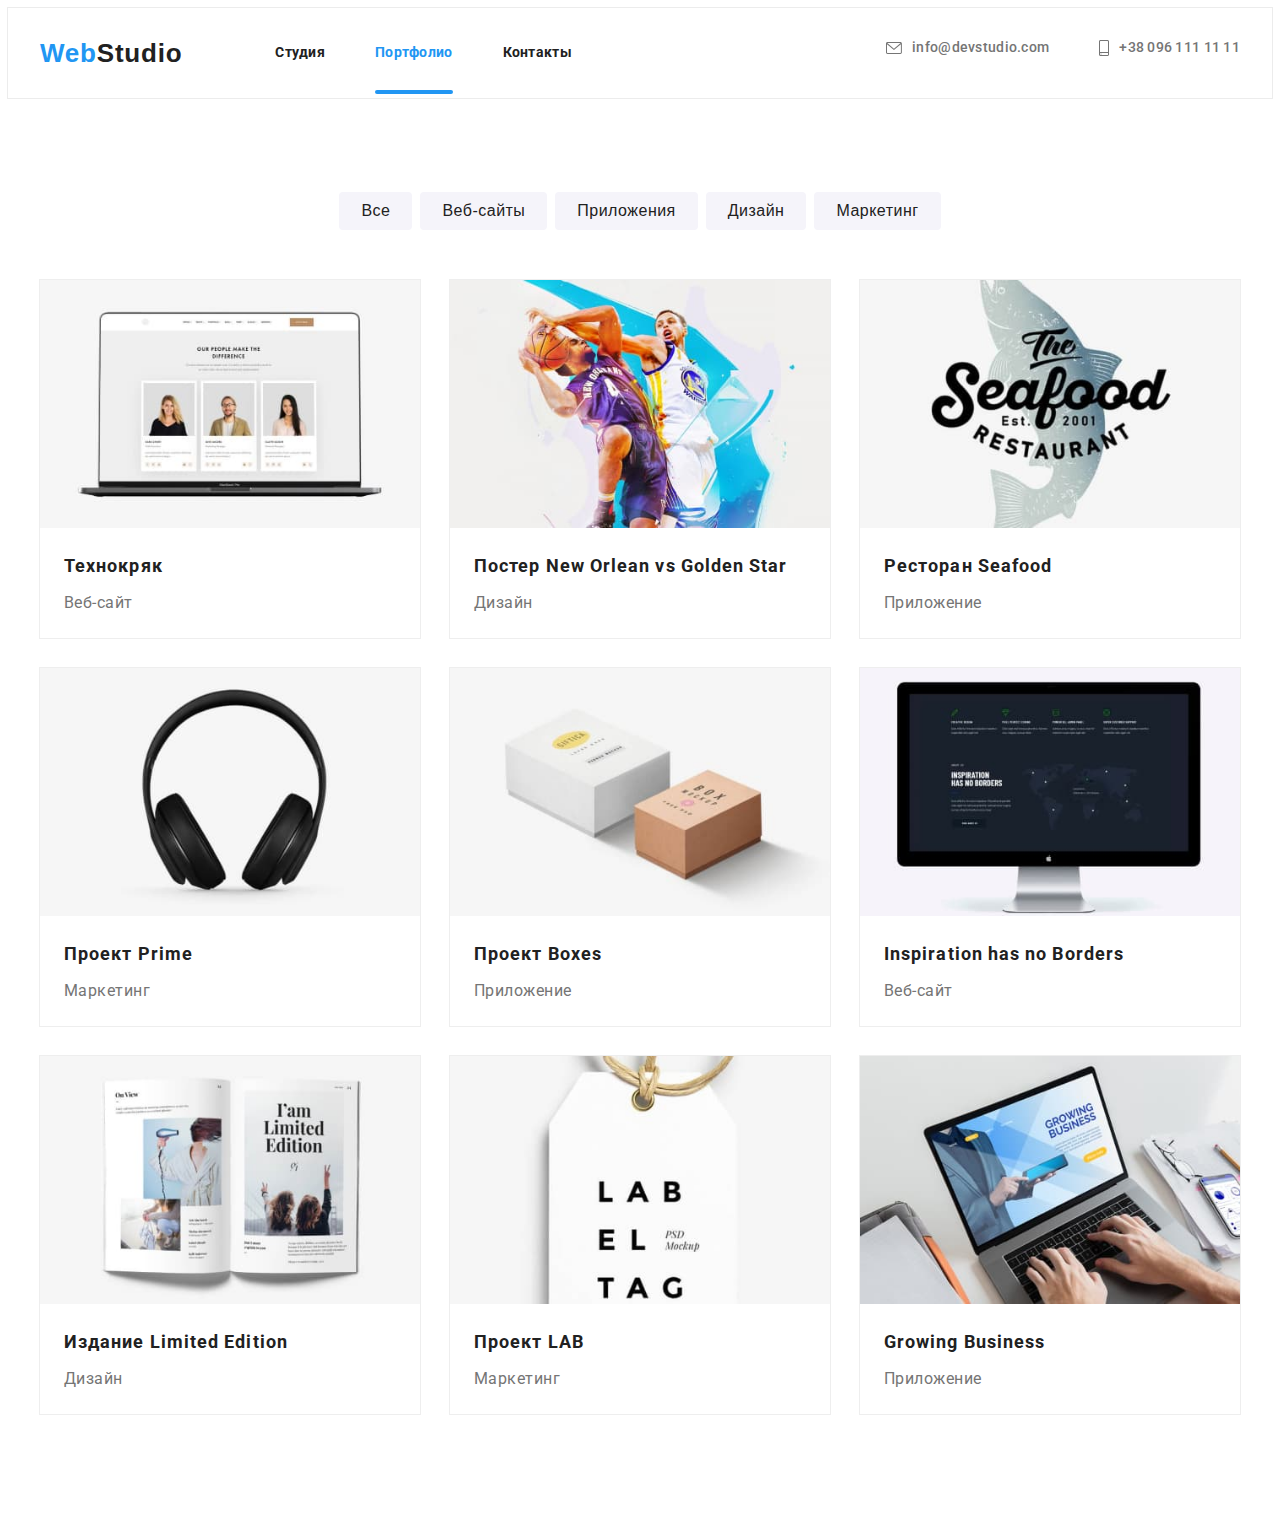
==== commit e37dbee5: "Portfolio" ====
--- a/portfolio.html
+++ b/portfolio.html
@@ -23,7 +23,7 @@
 			crossorigin="anonymous"
 			referrerpolicy="no-referrer"
 		/>
-		
+
 		<link rel="stylesheet" href="./css/main.min.css" />
 	</head>
 
@@ -37,10 +37,12 @@
 					</a>
 					<ul class="header-nav">
 						<li class="header-nav__item">
-							<a class="header-nav__link  " href="./index.html">Студия</a>
+							<a class="header-nav__link" href="./index.html">Студия</a>
 						</li>
 						<li class="header-nav__item">
-							<a class="header-nav__link nav-link nav-link--current nav-link--active" href="./portfolio.html">Портфолио</a>
+							<a class="header-nav__link nav-link nav-link--current nav-link--active" href="./portfolio.html">
+								Портфолио
+							</a>
 						</li>
 						<li class="header-nav__item">
 							<a class="header-nav__link" href="#">Контакты</a>
@@ -50,7 +52,7 @@
 
 				<ul class="header-contacts">
 					<li class="header-contacts__item">
-						<a class="header-contacts__link " href="mailto:info@devstudio.com">
+						<a class="header-contacts__link" href="mailto:info@devstudio.com">
 							<svg class="header-contacts__icons" width="16" height="12">
 								<use href="./images/icons.svg#envelope"></use>
 							</svg>
@@ -58,7 +60,7 @@
 						</a>
 					</li>
 					<li class="header-contacts__item">
-						<a class=" header-contacts__link " href="tel:+380961111111">
+						<a class="header-contacts__link" href="tel:+380961111111">
 							<svg class="header-contacts__icons" width="10" height="16">
 								<use href="./images/icons.svg#smartphone"></use>
 							</svg>
@@ -66,13 +68,12 @@
 						</a>
 					</li>
 				</ul>
-				<button type="button" class="header-menu-btn" data-open-menu >
+				<button type="button" class="header-menu-btn" data-open-menu>
 					<svg class="header-menu-btn__icon" width="24" height="16">
 						<use href="./images/icons.svg#icon-menu"></use>
 					</svg>
 				</button>
-				<div class="mob-menu mob-menu--relative is-hidden" data-mob-menu >
-					
+				<div class="mob-menu mob-menu--relative is-hidden" data-mob-menu>
 					<button type="button" class="close-menu-btn" data-close-menu>
 						<svg class="close-menu-btn__icon" width="18" height="18">
 							<use href="./images/icons.svg#vector"></use>
@@ -80,51 +81,38 @@
 					</button>
 
 					<ul class="mob-menu-list">
-					<li class="mob-menu-list__item">
-						<a class="mob-menu-list__link mob-menu-active" href="./index.html">Студия</a>
-					</li>
-					<li class="mob-menu-list__item">
-						<a class="mob-menu-list__link" href="./portfolio.html">Портфолио</a>
-					</li>
-					<li class="mob-menu-list__item">
-						<a class="mob-menu-list__link" href="#">Контакты</a>
-					</li>
+						<li class="mob-menu-list__item">
+							<a class="mob-menu-list__link mob-menu-active" href="./index.html">Студия</a>
+						</li>
+						<li class="mob-menu-list__item">
+							<a class="mob-menu-list__link" href="./portfolio.html">Портфолио</a>
+						</li>
+						<li class="mob-menu-list__item">
+							<a class="mob-menu-list__link" href="#">Контакты</a>
+						</li>
 					</ul>
 					<div class="mob-menu-connect">
-					<a class=" mob-menu-tel mob-menu-tel--indent" href="tel:+380961111111">
-						+38 096 111 11 11
-					</a>
-					<a class="mob-menu-mail mob-menu-mail--indent" href="mailto:info@devstudio.com">						
-						info@devstudio.com
-					</a>
-					<ul class="mob-social-list">
-                        <li class="mob-social-list__item">
-							<a href="#" class="mob-social-list__link social-dash social-dash--indent">
-							Instagram
-							</a>
-						</li>
-						<li class="mob-social-list__item">
-							<a href="#" class="mob-social-list__link social-dash">
-							Twitter
-							</a>
-						</li>
-						<li class="mob-social-list__item">
-							<a href="#" class="mob-social-list__link social-dash">
-							Facebook
-							</a>
-						</li>
-						<li class="mob-social-list__item">
-							<a href="#" class="mob-social-list__link">
-							LinkedIn
-							</a>
-						</li>
-					</ul>
+						<a class="mob-menu-tel mob-menu-tel--indent" href="tel:+380961111111">+38 096 111 11 11</a>
+						<a class="mob-menu-mail mob-menu-mail--indent" href="mailto:info@devstudio.com">info@devstudio.com</a>
+						<ul class="mob-social-list">
+							<li class="mob-social-list__item">
+								<a href="#" class="mob-social-list__link social-dash social-dash--indent">Instagram</a>
+							</li>
+							<li class="mob-social-list__item">
+								<a href="#" class="mob-social-list__link social-dash">Twitter</a>
+							</li>
+							<li class="mob-social-list__item">
+								<a href="#" class="mob-social-list__link social-dash">Facebook</a>
+							</li>
+							<li class="mob-social-list__item">
+								<a href="#" class="mob-social-list__link">LinkedIn</a>
+							</li>
+						</ul>
 					</div>
-					
 				</div>
 			</div>
 		</header>
-	
+
 		<main>
 			<!--Меню Портфолио-->
 			<section class="menu-section">
@@ -156,18 +144,25 @@
 			<section class="projects-section">
 				<div class="container">
 					<h2 class="visually-hidden">Проекты</h2>
-          
+
 					<ul class="projects-list">
 						<li class="projects-list__item">
 							<a class="projects-list__link" href="">
-
-                <div class="projects-img">
-								<img class="projects-img__img" src="./images/tehnokryak.jpg" alt="ноутбук на экране изображен веб сайт" />
-								<p class="projects-img__hover">
-									Технокряк это современная площадка распространения коронавируса. Компании используют эту платформу для
-									цифрового шпионажа и атак на защищённые сервера конкурентов.
-								</p>
-                </div>
+								<div class="projects-img">
+									<img
+										srcset="
+											./images/portfolio-projects/tehnokryak@1х.jpg 1x,
+											./images/portfolio-projects/tehnokryak@2х.jpg 2x
+										"
+										src="./images/portfolio-projects/tehnokryak.jpg"
+										alt="ноутбук на экране изображен веб сайт"
+										class="projects-img__img"
+									/>
+									<p class="projects-img__hover">
+										Технокряк это современная площадка распространения коронавируса. Компании используют эту платформу
+										для цифрового шпионажа и атак на защищённые сервера конкурентов.
+									</p>
+								</div>
 
 								<div class="projects-content">
 									<h3 class="projects-content__subtitle">Технокряк</h3>
@@ -178,14 +173,21 @@
 
 						<li class="projects-list__item">
 							<a class="projects-list__link" href="">
-
-                <div class="projects-img">
-								<img class="projects-img__img" src="./images/golden-star.jpg" alt="баскетболисты" />
-                <p class="projects-img__hover">
-                  Технокряк это современная площадка распространения коронавируса. Компании используют эту платформу для
-                  цифрового шпионажа и атак на защищённые сервера конкурентов.
-                </p>
-                </div>
+								<div class="projects-img">
+									<img
+										srcset="
+											./images/portfolio-projects/golden-star@1x.jpg 1x,
+											./images/portfolio-projects/golden-star@2x.jpg 2x
+										"
+										src="./images/portfolio-projects/golden-star.jpg"
+										alt="баскетболисты"
+										class="projects-img__img"
+									/>
+									<p class="projects-img__hover">
+										Технокряк это современная площадка распространения коронавируса. Компании используют эту платформу
+										для цифрового шпионажа и атак на защищённые сервера конкурентов.
+									</p>
+								</div>
 
 								<div class="projects-content">
 									<h3 class="projects-content__subtitle">
@@ -199,14 +201,21 @@
 
 						<li class="projects-list__item">
 							<a class="projects-list__link" href="">
-
-                <div class="projects-img">
-								<img class="projects-img__img" src="./images/seafood.jpg" alt="эмблема ресторана" />
-                <p class="projects-img__hover">
-                  Технокряк это современная площадка распространения коронавируса. Компании используют эту платформу для
-                  цифрового шпионажа и атак на защищённые сервера конкурентов.
-                </p>
-                </div>
+								<div class="projects-img">
+									<img
+										srcset="
+											./images/portfolio-projects/seafood@1x.jpg 1x,
+											./images/portfolio-projects/seafood@2x.jpg 2x
+										"
+										src="./images/portfolio-projects/seafood.jpg"
+										alt="эмблема ресторана"
+										class="projects-img__img"
+									/>
+									<p class="projects-img__hover">
+										Технокряк это современная площадка распространения коронавируса. Компании используют эту платформу
+										для цифрового шпионажа и атак на защищённые сервера конкурентов.
+									</p>
+								</div>
 
 								<div class="projects-content">
 									<h3 class="projects-content__subtitle">
@@ -220,15 +229,19 @@
 
 						<li class="projects-list__item">
 							<a class="projects-list__link" href="">
-
-                <div class="projects-img">
-								<img class="projects-img__img" src="./images/prime.jpg" alt="наушники" />
-                <p class="projects-img__hover">
-                  Технокряк это современная площадка распространения коронавируса. Компании используют эту платформу для
-                  цифрового шпионажа и атак на защищённые сервера конкурентов.
-                </p>
-                </div>
-                
+								<div class="projects-img">
+									<img
+										srcset="./images/portfolio-projects/prime@1x.jpg 1x, ./images/portfolio-projects/prime@2x.jpg 2x"
+										src="./images/portfolio-projects/prime.jpg"
+										alt="наушники"
+										class="projects-img__img"
+									/>
+									<p class="projects-img__hover">
+										Технокряк это современная площадка распространения коронавируса. Компании используют эту платформу
+										для цифрового шпионажа и атак на защищённые сервера конкурентов.
+									</p>
+								</div>
+
 								<div class="projects-content">
 									<h3 class="projects-content__subtitle">
 										Проект
@@ -241,14 +254,18 @@
 
 						<li class="projects-list__item">
 							<a class="projects-list__link" href="">
-
-                <div class="projects-img">
-								<img class="projects-img__img" src="./images/boxes.jpg" alt="коробки" />
-                <p class="projects-img__hover">
-                  Технокряк это современная площадка распространения коронавируса. Компании используют эту платформу для
-                  цифрового шпионажа и атак на защищённые сервера конкурентов.
-                </p>
-                </div>
+								<div class="projects-img">
+									<img
+										srcset="./images/portfolio-projects/boxes@1x.jpg 1x, ./images/portfolio-projects/boxes@2x.jpg 2x"
+										src="./images/portfolio-projects/boxes.jpg"
+										alt="коробки"
+										class="projects-img__img"
+									/>
+									<p class="projects-img__hover">
+										Технокряк это современная площадка распространения коронавируса. Компании используют эту платформу
+										для цифрового шпионажа и атак на защищённые сервера конкурентов.
+									</p>
+								</div>
 
 								<div class="projects-content">
 									<h3 class="projects-content__subtitle">
@@ -262,14 +279,21 @@
 
 						<li class="projects-list__item">
 							<a class="projects-list__link" href="">
-
-                <div class="projects-img">
-								<img class="projects-img__img" src="./images/inspiration.jpg" alt="монитор на экране изображен веб сайт " />
-                <p class="projects-img__hover">
-                  Технокряк это современная площадка распространения коронавируса. Компании используют эту платформу для
-                  цифрового шпионажа и атак на защищённые сервера конкурентов.
-                </p>
-                </div>
+								<div class="projects-img">
+									<img
+										srcset="
+											./images/portfolio-projects/inspiration@1x.jpg 1x,
+											./images/portfolio-projects/inspiration@2x.jpg 2x
+										"
+										src="./images/portfolio-projects/inspiration.jpg"
+										alt="монитор на экране изображен веб сайт "
+										class="projects-img__img"
+									/>
+									<p class="projects-img__hover">
+										Технокряк это современная площадка распространения коронавируса. Компании используют эту платформу
+										для цифрового шпионажа и атак на защищённые сервера конкурентов.
+									</p>
+								</div>
 
 								<div class="projects-content">
 									<h3 class="projects-content__subtitle link" lang="en">Inspiration has no Borders</h3>
@@ -280,14 +304,21 @@
 
 						<li class="projects-list__item">
 							<a class="projects-list__link" href="">
-
-                <div class="projects-img">
-								<img class="projects-img__img" src="./images/limited-edition.jpg" alt="журнал" />
-                <p class="projects-img__hover">
-                  Технокряк это современная площадка распространения коронавируса. Компании используют эту платформу для
-                  цифрового шпионажа и атак на защищённые сервера конкурентов.
-                </p>
-                </div>
+								<div class="projects-img">
+									<img
+										srcset="
+											./images/portfolio-projects/limited-edition@1x.jpg 1x,
+											./images/portfolio-projects/limited-edition@2x.jpg 2x
+										"
+										src="./images/portfolio-projects/limited-edition.jpg"
+										alt="журнал"
+										class="projects-img__img"
+									/>
+									<p class="projects-img__hover">
+										Технокряк это современная площадка распространения коронавируса. Компании используют эту платформу
+										для цифрового шпионажа и атак на защищённые сервера конкурентов.
+									</p>
+								</div>
 
 								<div class="projects-content">
 									<h3 class="projects-content__subtitle">
@@ -301,14 +332,18 @@
 
 						<li class="projects-list__item">
 							<a class="projects-list__link" href="">
-
-                <div class="projects-img">
-								<img class="projects-img_img" src="./images/lab.jpg" alt=" бумажный ярлык с эмблемой " />
-                <p class="projects-img__hover">
-                  Технокряк это современная площадка распространения коронавируса. Компании используют эту платформу для
-                  цифрового шпионажа и атак на защищённые сервера конкурентов.
-                </p>
-                </div>
+								<div class="projects-img">
+									<img
+										srcset="./images/portfolio-projects/lab@1x.jpg 1x, ./images/portfolio-projects/lab@2x.jpg 2x"
+										src="./images/portfolio-projects/lab.jpg"
+										alt=" бумажный ярлык с эмблемой "
+										class="projects-img_img"
+									/>
+									<p class="projects-img__hover">
+										Технокряк это современная площадка распространения коронавируса. Компании используют эту платформу
+										для цифрового шпионажа и атак на защищённые сервера конкурентов.
+									</p>
+								</div>
 
 								<div class="projects-content">
 									<h3 class="projects-content__subtitle">
@@ -322,14 +357,18 @@
 
 						<li class="projects-list__item">
 							<a class="projects-list__link" href="">
-
-                <div class="projects-img">
-								<img class="projects-img__img" src="./images/growing.jpg" alt="ноутбук на экране изображено приложение" />
-                <p class="projects-img__hover">
-                  Технокряк это современная площадка распространения коронавируса. Компании используют эту платформу для
-                  цифрового шпионажа и атак на защищённые сервера конкурентов.
-                </p>
-                </div>
+								<div class="projects-img">
+									<img
+										srcset="./images/portfolio-projects/growing@1x.jpg 1x, ./images/portfolio-projects/growing@2x.jpg 2x"
+										src="./images/portfolio-projects/growing.jpg"
+										alt="ноутбук на экране изображено приложение"
+										class="projects-img__img"
+									/>
+									<p class="projects-img__hover">
+										Технокряк это современная площадка распространения коронавируса. Компании используют эту платформу
+										для цифрового шпионажа и атак на защищённые сервера конкурентов.
+									</p>
+								</div>
 
 								<div class="projects-content">
 									<h3 class="projects-content__subtitle" lang="en">Growing Business</h3>
@@ -344,7 +383,7 @@
 
 		<!-- Подвал -->
 
-		<footer class="footer">
+		<!--<footer class="footer">
 			<div class="footer__container container">
 				<div class="address-container">
 					<a href="./index.html" class="footer__logo logo">
@@ -367,10 +406,10 @@
 							</li>
 						</ul>
 					</address>
-				</div>
-				<!-- Социальные сети-->
-		
-				<section class="footer-join ">
+				</div>-->
+		<!-- Социальные сети-->
+
+		<!-- <section class="footer-join ">
 					<h3 class="footer-join__title">присоединяйтесь</h3>
 		
 					<ul class="social-list">
@@ -406,9 +445,9 @@
 							</a>
 						</li>
 					</ul>
-				</section>
-				<!-- Подписка на рассылку -->
-				<section class="footer-subscribe">
+				</section>-->
+		<!-- Подписка на рассылку -->
+		<!-- <section class="footer-subscribe">
 					<h2 class="footer-subscribe__title">Подпишитесь на рассылку</h2>
 					<form action="#" class="subscribe-form" autocomplete="on">
 		
@@ -424,7 +463,7 @@
 				</section>
 				</form>
 			</div>
-		</footer>
+		</footer>-->
 		<script src="./js/menu.js"></script>
 	</body>
 </html>
--- a/css/main.min.css
+++ b/css/main.min.css
@@ -1,2 +1,2 @@
-p,h1,h2,h3,h4,h5,h6,p{margin:0}ul{list-style:none;margin:0;padding:0}img{display:block}a{text-decoration:none;color:#212121}body{font-family:"Roboto", sans-serif;color:#212121}.container{width:100%;padding-left:15px;padding-right:15px;margin:0 auto}@media screen and (min-width: 480px){.container{min-width:320px}}@media screen and (min-width: 768px){.container{width:768px}}@media screen and (min-width: 1200px){.container{width:1200px}}.section{padding-bottom:60px;padding-top:60px}@media screen and (min-width: 1200px){.section{padding-bottom:94px;padding-top:94px}}.logo{font-family:"Raleway", sans-serif;font-size:26px;line-height:1.19;letter-spacing:.03em;font-weight:700;text-decoration:none;color:#2196F3}.logo--black{color:#212121}.logo--white{color:#fff}.header__logo{padding-top:16px;padding-bottom:24px}@media screen and (min-width: 768px){.header__logo{margin-right:88px;padding-top:26px;padding-bottom:26px}}@media screen and (min-width: 1200px){.header__logo{margin-right:93px;padding-top:24px;padding-bottom:24px}}.footer__logo{display:block;margin-bottom:20px}.visually-hidden{position:absolute;white-space:nowrap;width:1px;height:1px;overflow:hidden;border:0;padding:0;clip:rect(0 0 0 0);clip-path:inset(50%);margin:-1px}.header{background:#fff;outline:1px solid #ececec}.header__container{display:flex;justify-content:space-between;align-items:center}.header-menu-btn{width:40px;height:40px;padding:12px 8px;display:flex;align-items:center;justify-content:center;border:none;background:transparent;color:#000000;cursor:pointer;transition:color 250ms cubic-bezier(0.4, 0, 0.2, 1)}.header-menu-btn:focus,.header-menu-btn:hover{color:#2196f3}@media screen and (min-width: 768px){.header-menu-btn{display:none}}.header-menu-btn__icon{fill:currentColor}.mob-menu{position:fixed;width:100vw;height:100vh;top:0;z-index:5;background:#fff;padding:48px 40px;display:flex;flex-direction:column;justify-content:space-between;transition:visibility 250ms cubic-bezier(0.4, 0, 0.2, 1),opacity 250ms cubic-bezier(0.4, 0, 0.2, 1)}.close-menu-btn{position:absolute;top:10px;right:15px;width:40px;height:40px;padding:0;display:flex;align-items:center;justify-content:center;border:none;background:transparent;color:#000000;cursor:pointer;transition:color 250ms cubic-bezier(0.4, 0, 0.2, 1)}.close-menu-btn:focus,.close-menu-btn:hover{color:#2196f3}.close-menu-btn__icon{fill:currentColor}.mob-menu-list__item:not(:last-child){margin-bottom:32px}.mob-menu-list__link{font-style:normal;font-size:40px;line-height:1.17;letter-spacing:.02em;font-weight:500;color:#212121}.mob-menu-active{color:#2196F3}.mob-menu-tel{display:block;font-style:normal;font-size:34px;line-height:1.17;letter-spacing:.02em;font-weight:500;color:#2196F3}.mob-menu-tel--indent{margin-bottom:32px}.mob-menu-mail{display:block;font-style:normal;font-size:24px;line-height:1.17;letter-spacing:.02em;font-weight:500;color:#757575}.mob-menu-mail--indent{margin-bottom:64px}.mob-social-list{display:flex}.mob-social-list__link{font-style:normal;font-size:18px;line-height:1.22;letter-spacing:.02em;font-weight:500;color:#2196F3}.social-dash::after{content:"";border:1px solid rgba(33,33,33,0.2);transform:rotate(90deg);background-color:rgba(33,33,33,0.2);margin-left:10px;margin-right:10px}@media screen and (min-width: 768px){.header__site-nav{display:flex;align-items:center}}.header-nav{display:none}@media screen and (min-width: 768px){.header-nav{display:flex;align-items:center}}@media screen and (min-width: 768px){.header-nav__item{font-size:14px;line-height:1.14;letter-spacing:.02em;font-weight:700}.header-nav__item:not(:last-child){margin-right:50px}}@media screen and (min-width: 768px){.header-nav__link{position:relative;color:#212121;padding-top:32px;padding-bottom:32px}}@media screen and (min-width: 768px){.nav-link--active{color:#2196F3}.nav-link--current::after{content:"";width:100%;height:4px;border-radius:2px;background-color:#2196F3;position:absolute;bottom:-2px;left:0}}.header-contacts{display:none}@media screen and (min-width: 768px){.header-contacts{display:block}}@media screen and (min-width: 1200px){.header-contacts{display:flex;justify-content:space-between}}.header-contacts__item{font-size:14px;line-height:1.14;letter-spacing:.02em;font-weight:500}@media screen and (min-width: 768px){.header-contacts__item:not(:last-child){margin-bottom:10px}}@media screen and (min-width: 1200px){.header-contacts__item:not(:last-child){margin-right:50px}}.header-contacts__link{color:#757575;transition:color 250ms cubic-bezier(0.4, 0, 0.2, 1)}.header-contacts__link:hover,.header-contacts__link:focus{color:#2196F3}@media screen and (min-width: 1200px){.header-contacts__link{padding-top:32px;padding-bottom:32px;display:flex;align-items:center}}.header-contacts__icons{fill:currentColor;margin-right:10px}.hero{padding-top:200px;padding-bottom:200px;text-align:center;background:#2F303A;background-image:linear-gradient(rgba(47,48,58,0.4), rgba(47,48,58,0.4)),url("../images/hero.jpg");background-position:center;background-size:cover;background-repeat:no-repeat;max-width:1600px}.hero--indent{margin:0 auto}.hero__container{display:flex;flex-direction:column;align-items:center}.hero__title{color:#fff;font-weight:900;font-size:44px;line-height:1.36;letter-spacing:.06em;font-weight:400;text-align:center;text-transform:uppercase;width:696px;margin-bottom:30px;margin-left:auto;margin-right:auto}.hero__button{font-family:inherit;font-weight:700;font-size:16px;line-height:1.87;letter-spacing:.06em;font-weight:400;align-items:center;color:#fff;background-color:#2196F3;padding:10px 32px;cursor:pointer;border:none;border-radius:4px;transition:background-color 250ms cubic-bezier(0.4, 0, 0.2, 1)}.hero__button:hover{background-color:#188ce8}.features{background:#fff}.features-list{display:flex}.features-list__item:not(:last-child){margin-right:30px}.features-list__icon{width:270px;height:120px;background-color:#f5f4fa;border-radius:4px;display:flex;justify-content:center;align-items:center;margin-bottom:30px}.features-list__subtitle{font-size:14px;line-height:1.14;letter-spacing:.03em;font-weight:700;text-transform:uppercase;color:#212121;margin-bottom:10px}.features-list__text{font-size:14px;line-height:1.71;letter-spacing:.03em;font-weight:400;color:#757575}.about{background:#fff;margin-bottom:94px}.about__title{font-size:36px;line-height:1.17;letter-spacing:.03em;font-weight:700;text-align:center;color:#212121;margin-bottom:50px}.about-list{display:flex}.about-list__item{flex-basis:calc((100% - 60px) / 3)}.about-list__item:not(:last-child){margin-right:30px}.about-list__content{position:relative}.about-list__text{position:absolute;width:100%;height:70px;bottom:0;left:0;font-size:14px;line-height:1.14;letter-spacing:.03em;font-weight:700;text-align:center;text-transform:uppercase;color:#fff;background-color:rgba(47,48,58,0.8);padding-top:27px;padding-bottom:27px}.team{background:#F5F4FA}.team__title{font-size:36px;line-height:1.17;letter-spacing:.03em;font-weight:700;text-align:center;color:#212121;margin-bottom:50px}.team-list{display:flex}.team-list__item{flex-basis:calc((100% - 90px) / 4);margin-right:30px;background:#fff;box-shadow:0px 1px 3px rgba(0,0,0,0.12),0px 1px 1px rgba(0,0,0,0.14),0px 2px 1px rgba(0,0,0,0.2);border-radius:0px 0px 4px 4px}.team-list__item:last-child{margin-right:0px}.team-list__subtitle{font-size:16px;line-height:1.19;letter-spacing:.03em;font-weight:500;text-align:center;color:#212121;margin-top:30px;margin-bottom:10px}.team-list__text{font-size:16px;line-height:1.19;letter-spacing:.03em;font-weight:400;font-size:16px;text-align:center;color:#757575;margin-bottom:16px}.clients{background:#fff}.clients__title{font-size:36px;line-height:1.17;letter-spacing:.03em;font-weight:700;text-align:center;color:#212121;margin-bottom:50px}.clients-list{display:flex;justify-content:center;align-items:center}.clients-list__item{width:170px;height:92px}.clients-list__item:not(:last-child){margin-right:30px}.clients-list__link{width:100%;height:100%;border-radius:4px;border:1px solid #afb1b8;color:#afb1b8;display:flex;justify-content:center;align-items:center;transition:color 250ms cubic-bezier(0.4, 0, 0.2, 1),border-color 250ms cubic-bezier(0.4, 0, 0.2, 1)}.clients-list__link:focus,.clients-list__link:hover{color:#2196F3;border-color:#2196F3}.clients-list__icon{fill:currentColor}.footer{background:#2F303A;padding-bottom:60px;padding-top:60px}.footer__container{display:flex}.footer-contacts__item:not(:last-child){margin-bottom:9px}.footer-contacts__link{font-style:normal;font-size:14px;line-height:1.71;letter-spacing:.03em;font-weight:400;color:rgba(255,255,255,0.6);transition:color 250ms cubic-bezier(0.4, 0, 0.2, 1)}.footer-contacts__link:hover,.footer-contacts__link:focus{color:#2196f3}.address--white{color:#fff}.footer-join{padding-top:12px;padding-bottom:40px;padding-left:70px}.footer-join__title{font-size:14px;line-height:1.14;letter-spacing:.03em;font-weight:700;text-transform:uppercase;color:#fff;margin-bottom:20px}.footer-subscribe{padding-left:93px;padding-top:12px;width:570px}.footer-subscribe__title{font-size:14px;line-height:1.14;letter-spacing:.03em;font-weight:700;text-transform:uppercase;color:#fff;margin-bottom:20px}.subscribe-form{display:flex}.subscribe-form__mail{width:358px;padding-top:15px;padding-bottom:15px;padding-left:16px;margin-right:12px;font-size:16px;line-height:1.25;letter-spacing:.03em;font-weight:400;color:rgba(255,255,255,0.6);background:transparent;border:1px solid rgba(255,255,255,0.3);border-radius:4px;box-sizing:border-box;filter:drop-shadow(0px 4px 4px rgba(0,0,0,0.15))}.subscribe-form__mail::placeholder{font-size:16px;line-height:1.25;letter-spacing:.03em;font-weight:400;color:rgba(255,255,255,0.6)}.subscribe-form__mail:focus{outline:transparent}.subscribe-btn{padding:10px 13px 10px 29px;background:#2196F3;box-shadow:0px 4px 4px rgba(0,0,0,0.15);border-radius:4px;cursor:pointer;display:flex;align-items:center}.subscribe-btn__text{font-size:16px;line-height:1.87;letter-spacing:.06em;font-weight:700;text-align:center;color:#fff}.subscribe-btn__icon{margin-left:10px;fill:#ffffff}.menu-section{color:#fff;padding-top:94px;padding-bottom:50px}.portfolio-menu{display:flex;justify-content:center}.portfolio-menu__item{transition:box-shadow 250ms cubic-bezier(0.4, 0, 0.2, 1),order-radius 250ms cubic-bezier(0.4, 0, 0.2, 1)}.portfolio-menu__item:not(:last-child){margin-right:8px}.portfolio-menu__item:focus,.portfolio-menu__item:hover{box-shadow:0px 3px 1px rgba(0,0,0,0.1),0px 1px 2px rgba(0,0,0,0.08),0px 2px 2px rgba(0,0,0,0.12);border-radius:4px}.portfolio-menu__button{font-size:16px;line-height:1.62;letter-spacing:.03em;font-weight:500;text-align:center;color:#212121;background:#F5F4FA;border:none;border-radius:4px;cursor:pointer;transition:color 250ms cubic-bezier(0.4, 0, 0.2, 1),background-color 250ms cubic-bezier(0.4, 0, 0.2, 1);padding:6px 22px}.portfolio-menu__button:focus,.portfolio-menu__button:hover{background-color:#2196F3;color:#fff}.projects-section{background:#fff;padding-bottom:94px}.projects-list{display:flex;flex-wrap:wrap}.projects-list__item{flex-basis:calc((100% - 60px) / 3);margin-bottom:30px;margin-right:30px;outline:1px solid #eeeeee;transition:box-shadow 250ms cubic-bezier(0.4, 0, 0.2, 1)}.projects-list__item:nth-child(3n){margin-right:0px}.projects-list__item:nth-last-child(-n+3){margin-bottom:0px}.projects-list__item:hover,.projects-list__item:focus{box-shadow:1px 4px 6px 0px rgba(0,0,0,0.16),0px 4px 4px 0px rgba(0,0,0,0.06)}.projects-list__link{cursor:pointer}.projects-img{position:relative;overflow:hidden}.projects-img__img{display:block;max-width:100%;height:auto}.projects-img__hover{position:absolute;width:100%;height:100%;bottom:0;left:0;transform:translateY(100%);transition:transform 250ms cubic-bezier(0.4, 0, 0.2, 1);overflow:auto;font-size:18px;line-height:1.55;letter-spacing:.03em;font-weight:400;color:#fff;background-color:rgba(33,150,243,0.9);padding:63px 24px}.projects-list__item:hover .projects-img__hover{transform:translateY(0%)}.projects-content{padding:20px 24px;width:370px;background:#ffffff}.projects-content__subtitle{font-size:18px;line-height:2;letter-spacing:.06em;font-weight:700;color:#212121;margin-bottom:4px}.projects-content__text{font-size:16px;line-height:1.87;letter-spacing:.03em;font-weight:400;color:#757575}.backdrop{width:100vw;height:100vh;background-color:rgba(0,0,0,0.2);position:fixed;top:0;left:0;transition:visibility 250ms cubic-bezier(0.4, 0, 0.2, 1),opacity 250ms cubic-bezier(0.4, 0, 0.2, 1)}.is-hidden{visibility:hidden;opacity:0;pointer-events:none}.backdrop.is-hidden .modal{transform:scale(0.5) rotateX(-60deg);background-color:#fff}.modal{width:528px;min-height:581px;padding:40px;background-color:#ffffff;border-radius:4px;box-shadow:0px 2px 1px 0px rgba(0,0,0,0.2),0px 1px 1px 0px rgba(0,0,0,0.14),0px 1px 3px 0px rgba(0,0,0,0.12);position:absolute;top:50%;left:50%;transform:scale(1) rotateX(0) translate(-50%, -50%);transition-property:background-color}.modal__title{font-size:20px;line-height:1.15;letter-spacing:.03em;font-weight:700;text-align:center;color:var(--second-title-color);margin-bottom:12px}.modal__label{font-size:12px;line-height:1.17;letter-spacing:.01em;font-weight:400;color:#757575;margin-bottom:4px}.btn-close{position:absolute;top:8px;right:8px;width:30px;height:30px;background-color:#fff;color:#000000;border-radius:50%;border:1px solid rgba(0,0,0,0.1);display:flex;align-items:center;justify-content:center;transition:color 250ms cubic-bezier(0.4, 0, 0.2, 1),opacity 250ms cubic-bezier(0.4, 0, 0.2, 1);cursor:pointer}.btn-close:focus,.btn-close:hover{color:#2196f3}.btn-close__icon{fill:currentColor}.modal-field{position:relative}.modal-field--inden{margin-bottom:10px}.modal-field__input{display:block;width:100%;height:40px;padding-left:42px;font-size:14px;line-height:1.14;letter-spacing:.01em;font-weight:400;border:1px solid rgba(33,33,33,0.2);box-sizing:border-box;border-radius:4px;transition:border 250ms cubic-bezier(0.4, 0, 0.2, 1);outline:transparent}.modal-field__input:focus{border:1px solid #2196f3}.modal-field__icon{position:absolute;top:50%;transform:translateY(-50%);left:14px;transition:fill 250ms cubic-bezier(0.4, 0, 0.2, 1)}.modal-field .modal-field__input:focus+.modal-field__icon{fill:#2196f3}.modal-comments__label{font-size:12px;line-height:1.17;letter-spacing:.01em;font-weight:400;color:#757575;margin-bottom:4px}.modal-comments__text{display:block;resize:none;width:100%;height:120px;font-size:12px;line-height:1.16;letter-spacing:.01em;font-weight:400;border:1px solid rgba(33,33,33,0.2);border-radius:4px;outline:transparent;transition:border 250ms cubic-bezier(0.4, 0, 0.2, 1);padding:12px 16px;margin-bottom:20px}.modal-comments__text::placeholder{font-size:12px;line-height:1.16;letter-spacing:.01em;font-weight:400;color:rgba(117,117,117,0.5)}.modal-comments__text:focus{border:1px solid #2196f3}.subscribe-checkbox__text{font-size:14px;line-height:1.71;letter-spacing:.03em;font-weight:400;color:#757575;margin-bottom:30px;display:flex;justify-content:space-evenly;align-items:center}.subscribe-checkbox__checkbox{content:"";width:16px;height:15px;border:2px solid #212121;border-radius:2px;display:flex;align-items:center}.subscribe-checkbox__icon{fill:transparent}.subscribe-checkbox:checked+.subscribe-checkbox__text .subscribe-checkbox__checkbox{background:#188ce8;border:none}.subscribe-checkbox:checked+.subscribe-checkbox__text .subscribe-checkbox__icon{fill:#ffffff}.subscribe-checkbox__element{color:#2196f3;position:relative}.subscribe-checkbox__element::after{content:"";width:100%;height:1px;background-color:#2196f3;position:absolute;bottom:5px;left:0}.modal-btn{display:block;font-size:16px;line-height:1.87;letter-spacing:.06em;font-weight:700;text-align:center;align-items:center;color:#fff;background-color:#2196f3;box-shadow:0px 4px 4px rgba(0,0,0,0.15);border-radius:4px;border:transparent;cursor:pointer;padding:10px 55px}.modal-btn--indent{margin:0px auto}.social-list{display:flex;justify-content:center}.social-list--indent{margin-bottom:30px}.social-list__item{width:44px;height:44px}.social-list__item:not(:last-child){margin-right:10px}.social-list__link{width:100%;height:100%;border-radius:50%;display:flex;justify-content:center;align-items:center;background:transparent;color:#afb1b8;transition:color 250ms cubic-bezier(0.4, 0, 0.2, 1),background-color 250ms cubic-bezier(0.4, 0, 0.2, 1)}.social-list__link:hover{color:#ffffff;background-color:#2196f3}.social-list__icon{fill:currentColor}.social-footer--dark{background:rgba(255,255,255,0.1);color:#ffffff}.social-footer__icon{fill:currentColor}
+p,h1,h2,h3,h4,h5,h6,p{margin:0}ul{list-style:none;margin:0;padding:0}img{display:block}a{text-decoration:none;color:#212121}body{font-family:"Roboto", sans-serif;color:#212121;font-style:normal}.container{width:100%;padding-left:15px;padding-right:15px;margin:0 auto}@media screen and (min-width: 480px){.container{width:480px}}@media screen and (min-width: 768px){.container{width:768px}}@media screen and (min-width: 1200px){.container{width:1200px}}.section{padding-bottom:60px;padding-top:60px}@media screen and (min-width: 1200px){.section{padding-bottom:94px;padding-top:94px}}img{display:block;max-width:100%;height:auto}.logo{font-family:"Raleway", sans-serif;font-size:26px;line-height:1.19;letter-spacing:.03em;font-weight:700;text-decoration:none;color:#2196F3}.logo--black{color:#212121}.logo--white{color:#fff}.header__logo{padding-top:16px;padding-bottom:24px}@media screen and (min-width: 768px){.header__logo{margin-right:88px;padding-top:26px;padding-bottom:26px}}@media screen and (min-width: 1200px){.header__logo{margin-right:93px;padding-top:24px;padding-bottom:24px}}.footer__logo{display:block;margin-bottom:20px}.visually-hidden{position:absolute;white-space:nowrap;width:1px;height:1px;overflow:hidden;border:0;padding:0;clip:rect(0 0 0 0);clip-path:inset(50%);margin:-1px}.header{background:#fff;outline:1px solid #ececec}.header__container{display:flex;justify-content:space-between;align-items:center}.header-menu-btn{width:40px;height:40px;padding:12px 8px;display:flex;align-items:center;justify-content:center;border:none;background:transparent;color:#000000;cursor:pointer;transition:color 250ms cubic-bezier(0.4, 0, 0.2, 1)}.header-menu-btn:focus,.header-menu-btn:hover{color:#2196f3}@media screen and (min-width: 768px){.header-menu-btn{display:none}}.header-menu-btn__icon{fill:currentColor}.mob-menu{position:fixed;width:100vw;height:100vh;top:0;z-index:5;background:#fff;padding:48px 40px;display:flex;flex-direction:column;justify-content:space-between;transition:visibility 250ms cubic-bezier(0.4, 0, 0.2, 1),opacity 250ms cubic-bezier(0.4, 0, 0.2, 1)}.close-menu-btn{position:absolute;top:10px;right:15px;width:40px;height:40px;padding:0;display:flex;align-items:center;justify-content:center;border:none;background:transparent;color:#000000;cursor:pointer;transition:color 250ms cubic-bezier(0.4, 0, 0.2, 1)}.close-menu-btn:focus,.close-menu-btn:hover{color:#2196f3}.close-menu-btn__icon{fill:currentColor}.mob-menu-list__item:not(:last-child){margin-bottom:32px}.mob-menu-list__link{font-style:normal;font-size:40px;line-height:1.17;letter-spacing:.02em;font-weight:500;color:#212121}.mob-menu-active{color:#2196F3}.mob-menu-tel{display:block;font-style:normal;font-size:34px;line-height:1.17;letter-spacing:.02em;font-weight:500;color:#2196F3}.mob-menu-tel--indent{margin-bottom:32px}.mob-menu-mail{display:block;font-style:normal;font-size:24px;line-height:1.17;letter-spacing:.02em;font-weight:500;color:#757575}.mob-menu-mail--indent{margin-bottom:64px}.mob-social-list{display:flex}.mob-social-list__link{font-style:normal;font-size:18px;line-height:1.22;letter-spacing:.02em;font-weight:500;color:#2196F3}.social-dash::after{content:"";border:1px solid rgba(33,33,33,0.2);transform:rotate(90deg);background-color:rgba(33,33,33,0.2);margin-left:10px;margin-right:10px}@media screen and (min-width: 768px){.header__site-nav{display:flex;align-items:center}}.header-nav{display:none}@media screen and (min-width: 768px){.header-nav{display:flex;align-items:center}}@media screen and (min-width: 768px){.header-nav__item{font-size:14px;line-height:1.14;letter-spacing:.02em;font-weight:700}.header-nav__item:not(:last-child){margin-right:50px}}@media screen and (min-width: 768px){.header-nav__link{position:relative;color:#212121;padding-top:32px;padding-bottom:32px}}@media screen and (min-width: 768px){.nav-link--active{color:#2196F3}.nav-link--current::after{content:"";width:100%;height:4px;border-radius:2px;background-color:#2196F3;position:absolute;bottom:-2px;left:0}}.header-contacts{display:none}@media screen and (min-width: 768px){.header-contacts{display:block}}@media screen and (min-width: 1200px){.header-contacts{display:flex;justify-content:space-between}}.header-contacts__item{font-size:14px;line-height:1.14;letter-spacing:.02em;font-weight:500}@media screen and (min-width: 768px){.header-contacts__item:not(:last-child){margin-bottom:10px}}@media screen and (min-width: 1200px){.header-contacts__item:not(:last-child){margin-right:50px}}.header-contacts__link{color:#757575;transition:color 250ms cubic-bezier(0.4, 0, 0.2, 1)}.header-contacts__link:hover,.header-contacts__link:focus{color:#2196F3}@media screen and (min-width: 1200px){.header-contacts__link{padding-top:32px;padding-bottom:32px;display:flex;align-items:center}}.header-contacts__icons{fill:currentColor;margin-right:10px}.hero{padding-top:118px;padding-bottom:118px;text-align:center;background:#2F303A;background-image:linear-gradient(rgba(47,48,58,0.4), rgba(47,48,58,0.4)),url("../images/hero/mob-hero-1x.jpg");background-position:center;background-size:cover;background-repeat:no-repeat}@media (min-device-pixel-ratio: 2), (min-resolution: 192dpi), (min-resolution: 2dppx){.hero{background-image:linear-gradient(rgba(47,48,58,0.4), rgba(47,48,58,0.4)),url("../images/hero/mob-hero-2x.jpg")}}.hero--indent{margin:0 auto}@media screen and (min-width: 768px){.hero{background-image:linear-gradient(rgba(47,48,58,0.4), rgba(47,48,58,0.4)),url("../images/hero/tab-hero-1x.jpg")}}@media screen and (min-width: 768px) and (min-device-pixel-ratio: 2), screen and (min-width: 768px) and (min-resolution: 192dpi), screen and (min-width: 768px) and (min-resolution: 2dppx){.hero{background-image:linear-gradient(rgba(47,48,58,0.4), rgba(47,48,58,0.4)),url("../images/hero/tab-hero-2x.jpg")}}@media screen and (min-width: 1200px){.hero{background-image:linear-gradient(rgba(47,48,58,0.4), rgba(47,48,58,0.4)),url("../images/hero/hero.jpg");padding-top:200px;padding-bottom:200px}}@media screen and (min-width: 1200px) and (min-device-pixel-ratio: 2), screen and (min-width: 1200px) and (min-resolution: 192dpi), screen and (min-width: 1200px) and (min-resolution: 2dppx){.hero{background-image:linear-gradient(rgba(47,48,58,0.4), rgba(47,48,58,0.4)),url("../images/hero/hero-2x.jpg")}}.hero__container{display:flex;flex-direction:column;align-items:center}.hero__title{font-size:26px;line-height:1.62;letter-spacing:.06em;font-weight:900;text-align:center;text-transform:uppercase;color:#fff;margin-left:auto;margin-right:auto;margin-bottom:30px}@media screen and (min-width: 1200px){.hero__title{font-size:44px;line-height:1.36;letter-spacing:.06em;font-weight:900;width:696px}}.hero__button{font-size:16px;line-height:1.87;letter-spacing:.06em;font-weight:700;align-items:center;color:#fff;background-color:#2196F3;padding:10px 32px;cursor:pointer;border:none;border-radius:4px;transition:background-color 250ms cubic-bezier(0.4, 0, 0.2, 1)}.hero__button:hover{background-color:#188ce8}.features{background:#fff}@media screen and (max-width: 1199px){.features-list{margin-bottom:-30px}}@media screen and (min-width: 768px){.features-list{display:flex;flex-wrap:wrap;margin-right:-30px}}@media screen and (max-width: 1199px){.features-list__item{margin-bottom:30px}}@media screen and (min-width: 768px){.features-list__item{flex-basis:calc(100% / 2 - 30px);margin-right:30px}}@media screen and (min-width: 1200px){.features-list__item{flex-basis:calc(100% / 4 - 30px)}}.features-list__icon{width:100%;height:120px;background-color:#f5f4fa;border-radius:4px;display:flex;justify-content:center;align-items:center;margin-bottom:30px}.features-list__subtitle{font-size:14px;line-height:1.14;letter-spacing:.03em;font-weight:700;text-transform:uppercase;color:#212121;margin-bottom:10px}.features-list__text{font-size:14px;line-height:1.71;letter-spacing:.03em;font-weight:400;color:#757575}.about{background:#fff;margin-bottom:94px}@media screen and (max-width: 1199px){.about{display:none}}.about__title{font-size:36px;line-height:1.17;letter-spacing:.03em;font-weight:700;text-align:center;color:#212121;margin-bottom:50px}.about-list{display:flex}.about-list__item{flex-basis:calc((100% - 60px) / 3)}.about-list__item:not(:last-child){margin-right:30px}.about-list__content{position:relative}.about-list__text{position:absolute;width:100%;height:70px;bottom:0;left:0;font-size:14px;line-height:1.14;letter-spacing:.03em;font-weight:700;text-align:center;text-transform:uppercase;color:#fff;background-color:rgba(47,48,58,0.8);padding-top:27px;padding-bottom:27px}.team{background:#F5F4FA}.team__title{font-size:28px;line-height:1.17;letter-spacing:.03em;font-weight:700;text-align:center;color:#212121;margin-bottom:30px}@media screen and (min-width: 1200px){.team__title{font-size:36px;line-height:1.17;letter-spacing:.03em;font-weight:700;margin-bottom:50px}}@media screen and (max-width: 1119px){.team-list{margin-bottom:-30px}}@media screen and (min-width: 768px){.team-list{display:flex;flex-wrap:wrap;margin-right:-30px}}.team-list__item{background:#fff;box-shadow:0px 1px 3px rgba(0,0,0,0.12),0px 1px 1px rgba(0,0,0,0.14),0px 2px 1px rgba(0,0,0,0.2);border-radius:0px 0px 4px 4px}@media screen and (max-width: 1119px){.team-list__item{margin-bottom:30px}}@media screen and (min-width: 768px){.team-list__item{flex-basis:calc(100% / 2 - 30px);margin-right:30px}}@media screen and (min-width: 1200px){.team-list__item{flex-basis:calc(100% / 4 - 30px)}}.team-list__subtitle{font-size:16px;line-height:1.19;letter-spacing:.03em;font-weight:500;text-align:center;color:#212121;margin-top:30px;margin-bottom:10px}.team-list__text{font-size:16px;line-height:1.19;letter-spacing:.03em;font-weight:400;font-size:16px;text-align:center;color:#757575;margin-bottom:16px}.clients{background:#fff}.clients__title{font-size:28px;line-height:1.17;letter-spacing:.03em;font-weight:700;text-align:center;color:#212121;margin-bottom:30px}@media screen and (min-width: 1200px){.clients__title{font-size:36px;line-height:1.17;letter-spacing:.03em;font-weight:700;margin-bottom:50px}}.clients-list{display:flex;flex-wrap:wrap;margin-right:-30px}@media screen and (max-width: 1119px){.clients-list{margin-bottom:-30px}}.clients-list__item{height:92px;width:100%;flex-basis:calc(100% / 2 - 30px);margin-right:30px}@media screen and (max-width: 1119px){.clients-list__item{margin-bottom:30px}}@media screen and (min-width: 780px){.clients-list__item{flex-basis:calc(100% / 3 - 30px)}}@media screen and (min-width: 1200px){.clients-list__item{flex-basis:calc(100% / 6 - 30px)}}.clients-list__link{width:100%;height:100%;border-radius:4px;border:1px solid #afb1b8;color:#afb1b8;display:flex;justify-content:center;align-items:center;transition:color 250ms cubic-bezier(0.4, 0, 0.2, 1),border-color 250ms cubic-bezier(0.4, 0, 0.2, 1)}.clients-list__link:focus,.clients-list__link:hover{color:#2196F3;border-color:#2196F3}.clients-list__icon{fill:currentColor}.footer{background:#2F303A}.footer__container{padding-bottom:60px;padding-top:60px;text-align:center}.menu-section{color:#fff;padding-top:94px;padding-bottom:50px}.portfolio-menu{display:flex}@media screen and (max-width: 767px){.portfolio-menu{flex-wrap:wrap}}@media screen and (min-width: 768px){.portfolio-menu{justify-content:center}}.portfolio-menu__item{transition:box-shadow 250ms cubic-bezier(0.4, 0, 0.2, 1),order-radius 250ms cubic-bezier(0.4, 0, 0.2, 1)}.portfolio-menu__item:not(:last-child){margin-right:8px}.portfolio-menu__item:focus,.portfolio-menu__item:hover{box-shadow:0px 3px 1px rgba(0,0,0,0.1),0px 1px 2px rgba(0,0,0,0.08),0px 2px 2px rgba(0,0,0,0.12);border-radius:4px}@media screen and (max-width: 767px){.portfolio-menu__item:nth-child(-n+3){margin-bottom:15px}}.portfolio-menu__button{font-size:16px;line-height:1.62;letter-spacing:.03em;font-weight:500;text-align:center;color:#212121;background:#F5F4FA;border:none;border-radius:4px;cursor:pointer;transition:color 250ms cubic-bezier(0.4, 0, 0.2, 1),background-color 250ms cubic-bezier(0.4, 0, 0.2, 1);padding:6px 22px}.portfolio-menu__button:focus,.portfolio-menu__button:hover{background-color:#2196F3;color:#fff}.projects-section{background:#fff;padding-bottom:94px}.projects-list{margin-bottom:-30px}@media screen and (min-width: 768px){.projects-list{display:flex;flex-wrap:wrap;margin-right:-30px}}.projects-list__item{margin-bottom:30px;outline:1px solid #eeeeee;transition:box-shadow 250ms cubic-bezier(0.4, 0, 0.2, 1)}.projects-list__item:hover,.projects-list__item:focus{box-shadow:1px 4px 6px 0px rgba(0,0,0,0.16),0px 4px 4px 0px rgba(0,0,0,0.06)}@media screen and (min-width: 768px){.projects-list__item{flex-basis:calc(100% / 2 - 30px);margin-right:30px}}@media screen and (min-width: 1200px){.projects-list__item{flex-basis:calc(100% / 3 - 30px)}}.projects-list__link{cursor:pointer}.projects-img{position:relative;overflow:hidden}.projects-img__hover{position:absolute;width:100%;height:100%;bottom:0;left:0;transform:translateY(100%);transition:transform 250ms cubic-bezier(0.4, 0, 0.2, 1);overflow:auto;font-size:18px;line-height:1.55;letter-spacing:.03em;font-weight:400;color:#fff;background-color:rgba(33,150,243,0.9);padding:63px 24px}.projects-list__item:hover .projects-img__hover{transform:translateY(0%)}.projects-content{padding:20px 24px;width:100%;background:#ffffff}.projects-content__subtitle{font-size:18px;line-height:2;letter-spacing:.06em;font-weight:700;color:#212121;margin-bottom:4px}.projects-content__text{font-size:16px;line-height:1.87;letter-spacing:.03em;font-weight:400;color:#757575}.backdrop{width:100vw;height:100vh;background-color:rgba(0,0,0,0.2);position:fixed;top:0;left:0;transition:visibility 250ms cubic-bezier(0.4, 0, 0.2, 1),opacity 250ms cubic-bezier(0.4, 0, 0.2, 1)}.is-hidden{visibility:hidden;opacity:0;pointer-events:none}.backdrop.is-hidden .modal{transform:scale(0.5) rotateX(-60deg);background-color:#fff}.modal{width:528px;min-height:581px;padding:40px;background-color:#ffffff;border-radius:4px;box-shadow:0px 2px 1px 0px rgba(0,0,0,0.2),0px 1px 1px 0px rgba(0,0,0,0.14),0px 1px 3px 0px rgba(0,0,0,0.12);position:absolute;top:50%;left:50%;transform:scale(1) rotateX(0) translate(-50%, -50%);transition-property:background-color}.modal__title{font-size:20px;line-height:1.15;letter-spacing:.03em;font-weight:700;text-align:center;color:var(--second-title-color);margin-bottom:12px}.modal__label{font-size:12px;line-height:1.17;letter-spacing:.01em;font-weight:400;color:#757575;margin-bottom:4px}.btn-close{position:absolute;top:8px;right:8px;width:30px;height:30px;background-color:#fff;color:#000000;border-radius:50%;border:1px solid rgba(0,0,0,0.1);display:flex;align-items:center;justify-content:center;transition:color 250ms cubic-bezier(0.4, 0, 0.2, 1),opacity 250ms cubic-bezier(0.4, 0, 0.2, 1);cursor:pointer}.btn-close:focus,.btn-close:hover{color:#2196f3}.btn-close__icon{fill:currentColor}.modal-field{position:relative}.modal-field--inden{margin-bottom:10px}.modal-field__input{display:block;width:100%;height:40px;padding-left:42px;font-size:14px;line-height:1.14;letter-spacing:.01em;font-weight:400;border:1px solid rgba(33,33,33,0.2);box-sizing:border-box;border-radius:4px;transition:border 250ms cubic-bezier(0.4, 0, 0.2, 1);outline:transparent}.modal-field__input:focus{border:1px solid #2196f3}.modal-field__icon{position:absolute;top:50%;transform:translateY(-50%);left:14px;transition:fill 250ms cubic-bezier(0.4, 0, 0.2, 1)}.modal-field .modal-field__input:focus+.modal-field__icon{fill:#2196f3}.modal-comments__label{font-size:12px;line-height:1.17;letter-spacing:.01em;font-weight:400;color:#757575;margin-bottom:4px}.modal-comments__text{display:block;resize:none;width:100%;height:120px;font-size:12px;line-height:1.16;letter-spacing:.01em;font-weight:400;border:1px solid rgba(33,33,33,0.2);border-radius:4px;outline:transparent;transition:border 250ms cubic-bezier(0.4, 0, 0.2, 1);padding:12px 16px;margin-bottom:20px}.modal-comments__text::placeholder{font-size:12px;line-height:1.16;letter-spacing:.01em;font-weight:400;color:rgba(117,117,117,0.5)}.modal-comments__text:focus{border:1px solid #2196f3}.subscribe-checkbox__text{font-size:14px;line-height:1.71;letter-spacing:.03em;font-weight:400;color:#757575;margin-bottom:30px;display:flex;justify-content:space-evenly;align-items:center}.subscribe-checkbox__checkbox{content:"";width:16px;height:15px;border:2px solid #212121;border-radius:2px;display:flex;align-items:center}.subscribe-checkbox__icon{fill:transparent}.subscribe-checkbox:checked+.subscribe-checkbox__text .subscribe-checkbox__checkbox{background:#188ce8;border:none}.subscribe-checkbox:checked+.subscribe-checkbox__text .subscribe-checkbox__icon{fill:#ffffff}.subscribe-checkbox__element{color:#2196f3;position:relative}.subscribe-checkbox__element::after{content:"";width:100%;height:1px;background-color:#2196f3;position:absolute;bottom:5px;left:0}.modal-btn{display:block;font-size:16px;line-height:1.87;letter-spacing:.06em;font-weight:700;text-align:center;align-items:center;color:#fff;background-color:#2196f3;box-shadow:0px 4px 4px rgba(0,0,0,0.15);border-radius:4px;border:transparent;cursor:pointer;padding:10px 55px}.modal-btn--indent{margin:0px auto}.social-list{display:flex;justify-content:center}.social-list--indent{margin-bottom:30px}.social-list__item{width:44px;height:44px}.social-list__item:not(:last-child){margin-right:10px}.social-list__link{width:100%;height:100%;border-radius:50%;display:flex;justify-content:center;align-items:center;background:transparent;color:#afb1b8;transition:color 250ms cubic-bezier(0.4, 0, 0.2, 1),background-color 250ms cubic-bezier(0.4, 0, 0.2, 1)}.social-list__link:hover{color:#ffffff;background-color:#2196f3}.social-list__icon{fill:currentColor}.social-footer--dark{background:rgba(255,255,255,0.1);color:#ffffff}.social-footer__icon{fill:currentColor}
 /*# sourceMappingURL=main.min.css.map */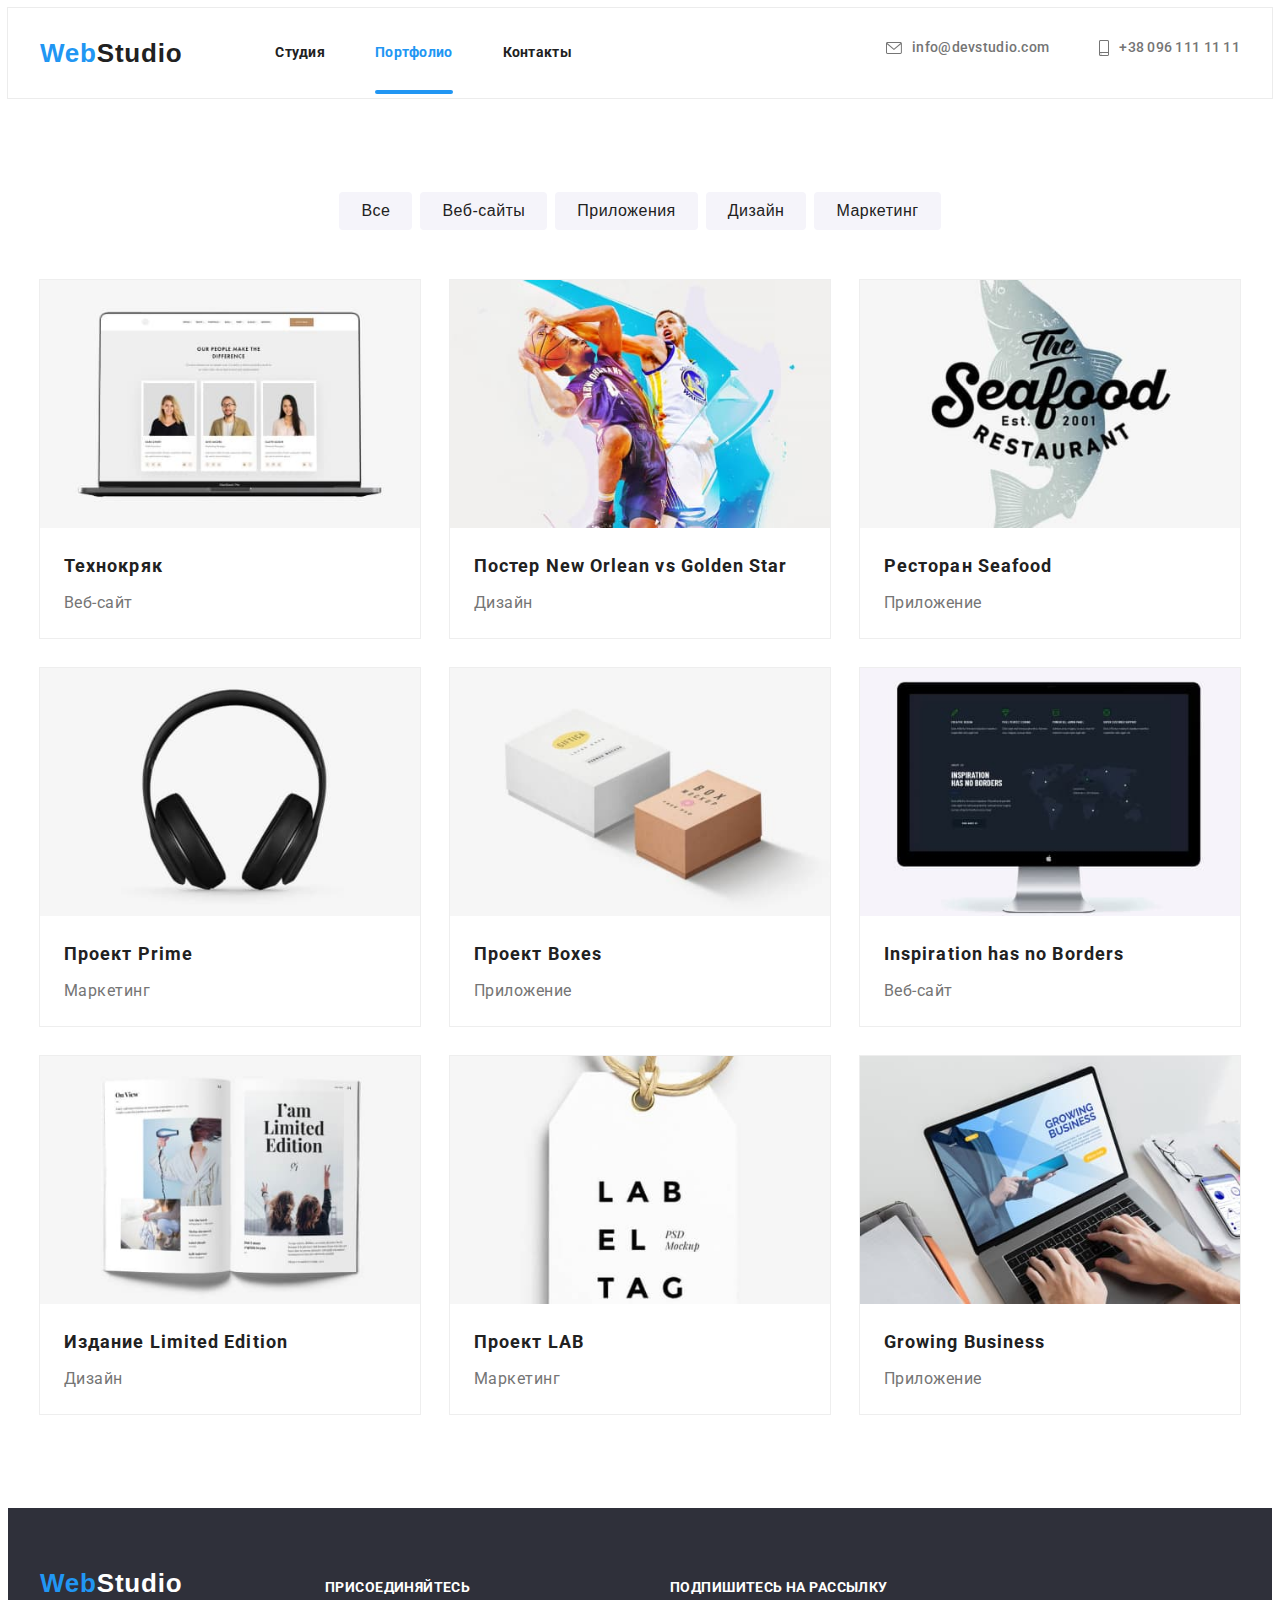
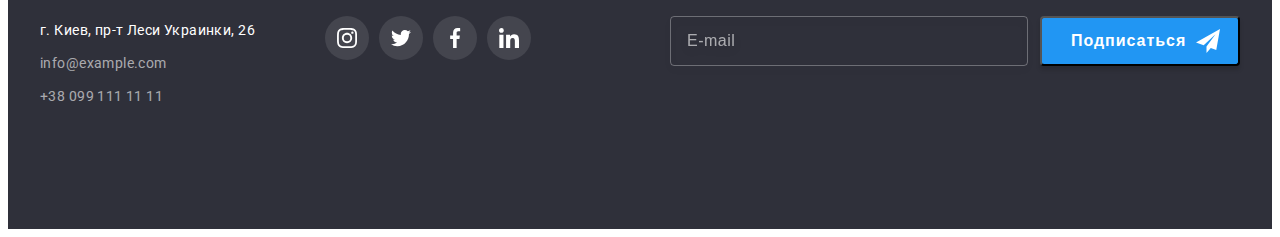
==== commit 7f9a0766: "Finish" ====
--- a/portfolio.html
+++ b/portfolio.html
@@ -82,10 +82,10 @@
 
 					<ul class="mob-menu-list">
 						<li class="mob-menu-list__item">
-							<a class="mob-menu-list__link mob-menu-active" href="./index.html">Студия</a>
+							<a class="mob-menu-list__link " href="./index.html">Студия</a>
 						</li>
 						<li class="mob-menu-list__item">
-							<a class="mob-menu-list__link" href="./portfolio.html">Портфолио</a>
+							<a class="mob-menu-list__link mob-menu-active" href="./portfolio.html">Портфолио</a>
 						</li>
 						<li class="mob-menu-list__item">
 							<a class="mob-menu-list__link" href="#">Контакты</a>
@@ -383,18 +383,24 @@
 
 		<!-- Подвал -->
 
-		<!--<footer class="footer">
+<footer class="footer">
+			
 			<div class="footer__container container">
-				<div class="address-container">
+				<div class="footer-tab-flex">
+				<section>
+				<div class="footer-address-container">
 					<a href="./index.html" class="footer__logo logo">
 						Web<span class="logo--white">Studio</span>
 					</a>
 					<address>
 						<ul class="footer-contacts">
 							<li class="footer-contacts__item">
-								<a class="footer-contacts__link address address--white "
+								<a
+									class="footer-contacts__link footer-contacts__link--white "
 									href="https://www.google.com/maps/place/%D0%B1%D1%83%D0%BB.+%D0%9B%D0%B5%D1%81%D0%B8+%D0%A3%D0%BA%D1%80%D0%B0%D0%B8%D0%BD%D0%BA%D0%B8,+26,+%D0%9A%D0%B8%D0%B5%D0%B2,+02000/@50.4265807,30.5361971,17z/data=!4m13!1m7!3m6!1s0x40d4cf0e033ecbe9:0x57a4dffefec77da0!2z0LHRg9C7LiDQm9C10YHQuCDQo9C60YDQsNC40L3QutC4LCAyNiwg0JrQuNC10LIsIDAyMDAw!3b1!8m2!3d50.4265807!4d30.5383858!3m4!1s0x40d4cf0e033ecbe9:0x57a4dffefec77da0!8m2!3d50.4265807!4d30.5383858"
-									target="_blank" rel="nofollow">
+									target="_blank"
+									rel="nofollow"
+								>
 									г. Киев, пр-т Леси Украинки, 26
 								</a>
 							</li>
@@ -406,12 +412,14 @@
 							</li>
 						</ul>
 					</address>
-				</div>-->
-		<!-- Социальные сети-->
-
-		<!-- <section class="footer-join ">
+				</div>
+				</section>
+				<!-- Социальные сети-->
+
+					<section>
+					<div class="footer-join">
 					<h3 class="footer-join__title">присоединяйтесь</h3>
-		
+
 					<ul class="social-list">
 						<li class="social-list__item">
 							<a class="social-list__link social-footer social-footer--dark " href="">
@@ -420,7 +428,7 @@
 								</svg>
 							</a>
 						</li>
-		
+
 						<li class="social-list__item">
 							<a class="social-list__link social-footer social-footer--dark" href="">
 								<svg class="social-footer__icon" width="20" height="20">
@@ -428,7 +436,7 @@
 								</svg>
 							</a>
 						</li>
-		
+
 						<li class="social-list__item">
 							<a class="social-list__link social-footer social-footer--dark" href="">
 								<svg class="social-footer__icon " width="20" height="20">
@@ -436,7 +444,7 @@
 								</svg>
 							</a>
 						</li>
-		
+
 						<li class="social-list__item">
 							<a class="social-list__link social-footer social-footer--dark" href="">
 								<svg class="social-footer__icon" width="20" height="20">
@@ -445,25 +453,33 @@
 							</a>
 						</li>
 					</ul>
-				</section>-->
-		<!-- Подписка на рассылку -->
-		<!-- <section class="footer-subscribe">
+					</div>
+					</section>
+				
+				</div>
+				<!-- Подписка на рассылку -->
+				<section>
+				
+					<div class="footer-subscribe">
 					<h2 class="footer-subscribe__title">Подпишитесь на рассылку</h2>
-					<form action="#" class="subscribe-form" autocomplete="on">
+				<form action="#"  autocomplete="on" class="subscribe-form">
+					
+					<input type="email" name="email" placeholder="E-mail" autofocus required class="subscribe-form__mail"/>
+
+					<button type="submit" class="subscribe-btn">
+						<span class="subscribe-btn__text">Подписаться</span>
+
+						<svg class="subscribe-btn__icon" width="24" height="24">
+							<use href="./images/icons.svg#icon-icon-send"></use>
+						</svg>
+					</button>
+					
 		
-						<input type="email" name="email" placeholder="E-mail" autofocus required class="subscribe-form__mail" />
-		
-						<button type="submit" class="subscribe-btn">
-							<span class="subscribe-btn__text">Подписаться</span>
-		
-							<svg class="subscribe-btn__icon" width="24" height="24">
-								<use href="./images/icons.svg#icon-icon-send"></use>
-							</svg>
-						</button>
-				</section>
 				</form>
+				</div>
 			</div>
-		</footer>-->
+			</section>
+		</footer>
 		<script src="./js/menu.js"></script>
 	</body>
 </html>
--- a/css/main.min.css
+++ b/css/main.min.css
@@ -1,2 +1,2 @@
-p,h1,h2,h3,h4,h5,h6,p{margin:0}ul{list-style:none;margin:0;padding:0}img{display:block}a{text-decoration:none;color:#212121}body{font-family:"Roboto", sans-serif;color:#212121;font-style:normal}.container{width:100%;padding-left:15px;padding-right:15px;margin:0 auto}@media screen and (min-width: 480px){.container{width:480px}}@media screen and (min-width: 768px){.container{width:768px}}@media screen and (min-width: 1200px){.container{width:1200px}}.section{padding-bottom:60px;padding-top:60px}@media screen and (min-width: 1200px){.section{padding-bottom:94px;padding-top:94px}}img{display:block;max-width:100%;height:auto}.logo{font-family:"Raleway", sans-serif;font-size:26px;line-height:1.19;letter-spacing:.03em;font-weight:700;text-decoration:none;color:#2196F3}.logo--black{color:#212121}.logo--white{color:#fff}.header__logo{padding-top:16px;padding-bottom:24px}@media screen and (min-width: 768px){.header__logo{margin-right:88px;padding-top:26px;padding-bottom:26px}}@media screen and (min-width: 1200px){.header__logo{margin-right:93px;padding-top:24px;padding-bottom:24px}}.footer__logo{display:block;margin-bottom:20px}.visually-hidden{position:absolute;white-space:nowrap;width:1px;height:1px;overflow:hidden;border:0;padding:0;clip:rect(0 0 0 0);clip-path:inset(50%);margin:-1px}.header{background:#fff;outline:1px solid #ececec}.header__container{display:flex;justify-content:space-between;align-items:center}.header-menu-btn{width:40px;height:40px;padding:12px 8px;display:flex;align-items:center;justify-content:center;border:none;background:transparent;color:#000000;cursor:pointer;transition:color 250ms cubic-bezier(0.4, 0, 0.2, 1)}.header-menu-btn:focus,.header-menu-btn:hover{color:#2196f3}@media screen and (min-width: 768px){.header-menu-btn{display:none}}.header-menu-btn__icon{fill:currentColor}.mob-menu{position:fixed;width:100vw;height:100vh;top:0;z-index:5;background:#fff;padding:48px 40px;display:flex;flex-direction:column;justify-content:space-between;transition:visibility 250ms cubic-bezier(0.4, 0, 0.2, 1),opacity 250ms cubic-bezier(0.4, 0, 0.2, 1)}.close-menu-btn{position:absolute;top:10px;right:15px;width:40px;height:40px;padding:0;display:flex;align-items:center;justify-content:center;border:none;background:transparent;color:#000000;cursor:pointer;transition:color 250ms cubic-bezier(0.4, 0, 0.2, 1)}.close-menu-btn:focus,.close-menu-btn:hover{color:#2196f3}.close-menu-btn__icon{fill:currentColor}.mob-menu-list__item:not(:last-child){margin-bottom:32px}.mob-menu-list__link{font-style:normal;font-size:40px;line-height:1.17;letter-spacing:.02em;font-weight:500;color:#212121}.mob-menu-active{color:#2196F3}.mob-menu-tel{display:block;font-style:normal;font-size:34px;line-height:1.17;letter-spacing:.02em;font-weight:500;color:#2196F3}.mob-menu-tel--indent{margin-bottom:32px}.mob-menu-mail{display:block;font-style:normal;font-size:24px;line-height:1.17;letter-spacing:.02em;font-weight:500;color:#757575}.mob-menu-mail--indent{margin-bottom:64px}.mob-social-list{display:flex}.mob-social-list__link{font-style:normal;font-size:18px;line-height:1.22;letter-spacing:.02em;font-weight:500;color:#2196F3}.social-dash::after{content:"";border:1px solid rgba(33,33,33,0.2);transform:rotate(90deg);background-color:rgba(33,33,33,0.2);margin-left:10px;margin-right:10px}@media screen and (min-width: 768px){.header__site-nav{display:flex;align-items:center}}.header-nav{display:none}@media screen and (min-width: 768px){.header-nav{display:flex;align-items:center}}@media screen and (min-width: 768px){.header-nav__item{font-size:14px;line-height:1.14;letter-spacing:.02em;font-weight:700}.header-nav__item:not(:last-child){margin-right:50px}}@media screen and (min-width: 768px){.header-nav__link{position:relative;color:#212121;padding-top:32px;padding-bottom:32px}}@media screen and (min-width: 768px){.nav-link--active{color:#2196F3}.nav-link--current::after{content:"";width:100%;height:4px;border-radius:2px;background-color:#2196F3;position:absolute;bottom:-2px;left:0}}.header-contacts{display:none}@media screen and (min-width: 768px){.header-contacts{display:block}}@media screen and (min-width: 1200px){.header-contacts{display:flex;justify-content:space-between}}.header-contacts__item{font-size:14px;line-height:1.14;letter-spacing:.02em;font-weight:500}@media screen and (min-width: 768px){.header-contacts__item:not(:last-child){margin-bottom:10px}}@media screen and (min-width: 1200px){.header-contacts__item:not(:last-child){margin-right:50px}}.header-contacts__link{color:#757575;transition:color 250ms cubic-bezier(0.4, 0, 0.2, 1)}.header-contacts__link:hover,.header-contacts__link:focus{color:#2196F3}@media screen and (min-width: 1200px){.header-contacts__link{padding-top:32px;padding-bottom:32px;display:flex;align-items:center}}.header-contacts__icons{fill:currentColor;margin-right:10px}.hero{padding-top:118px;padding-bottom:118px;text-align:center;background:#2F303A;background-image:linear-gradient(rgba(47,48,58,0.4), rgba(47,48,58,0.4)),url("../images/hero/mob-hero-1x.jpg");background-position:center;background-size:cover;background-repeat:no-repeat}@media (min-device-pixel-ratio: 2), (min-resolution: 192dpi), (min-resolution: 2dppx){.hero{background-image:linear-gradient(rgba(47,48,58,0.4), rgba(47,48,58,0.4)),url("../images/hero/mob-hero-2x.jpg")}}.hero--indent{margin:0 auto}@media screen and (min-width: 768px){.hero{background-image:linear-gradient(rgba(47,48,58,0.4), rgba(47,48,58,0.4)),url("../images/hero/tab-hero-1x.jpg")}}@media screen and (min-width: 768px) and (min-device-pixel-ratio: 2), screen and (min-width: 768px) and (min-resolution: 192dpi), screen and (min-width: 768px) and (min-resolution: 2dppx){.hero{background-image:linear-gradient(rgba(47,48,58,0.4), rgba(47,48,58,0.4)),url("../images/hero/tab-hero-2x.jpg")}}@media screen and (min-width: 1200px){.hero{background-image:linear-gradient(rgba(47,48,58,0.4), rgba(47,48,58,0.4)),url("../images/hero/hero.jpg");padding-top:200px;padding-bottom:200px}}@media screen and (min-width: 1200px) and (min-device-pixel-ratio: 2), screen and (min-width: 1200px) and (min-resolution: 192dpi), screen and (min-width: 1200px) and (min-resolution: 2dppx){.hero{background-image:linear-gradient(rgba(47,48,58,0.4), rgba(47,48,58,0.4)),url("../images/hero/hero-2x.jpg")}}.hero__container{display:flex;flex-direction:column;align-items:center}.hero__title{font-size:26px;line-height:1.62;letter-spacing:.06em;font-weight:900;text-align:center;text-transform:uppercase;color:#fff;margin-left:auto;margin-right:auto;margin-bottom:30px}@media screen and (min-width: 1200px){.hero__title{font-size:44px;line-height:1.36;letter-spacing:.06em;font-weight:900;width:696px}}.hero__button{font-size:16px;line-height:1.87;letter-spacing:.06em;font-weight:700;align-items:center;color:#fff;background-color:#2196F3;padding:10px 32px;cursor:pointer;border:none;border-radius:4px;transition:background-color 250ms cubic-bezier(0.4, 0, 0.2, 1)}.hero__button:hover{background-color:#188ce8}.features{background:#fff}@media screen and (max-width: 1199px){.features-list{margin-bottom:-30px}}@media screen and (min-width: 768px){.features-list{display:flex;flex-wrap:wrap;margin-right:-30px}}@media screen and (max-width: 1199px){.features-list__item{margin-bottom:30px}}@media screen and (min-width: 768px){.features-list__item{flex-basis:calc(100% / 2 - 30px);margin-right:30px}}@media screen and (min-width: 1200px){.features-list__item{flex-basis:calc(100% / 4 - 30px)}}.features-list__icon{width:100%;height:120px;background-color:#f5f4fa;border-radius:4px;display:flex;justify-content:center;align-items:center;margin-bottom:30px}.features-list__subtitle{font-size:14px;line-height:1.14;letter-spacing:.03em;font-weight:700;text-transform:uppercase;color:#212121;margin-bottom:10px}.features-list__text{font-size:14px;line-height:1.71;letter-spacing:.03em;font-weight:400;color:#757575}.about{background:#fff;margin-bottom:94px}@media screen and (max-width: 1199px){.about{display:none}}.about__title{font-size:36px;line-height:1.17;letter-spacing:.03em;font-weight:700;text-align:center;color:#212121;margin-bottom:50px}.about-list{display:flex}.about-list__item{flex-basis:calc((100% - 60px) / 3)}.about-list__item:not(:last-child){margin-right:30px}.about-list__content{position:relative}.about-list__text{position:absolute;width:100%;height:70px;bottom:0;left:0;font-size:14px;line-height:1.14;letter-spacing:.03em;font-weight:700;text-align:center;text-transform:uppercase;color:#fff;background-color:rgba(47,48,58,0.8);padding-top:27px;padding-bottom:27px}.team{background:#F5F4FA}.team__title{font-size:28px;line-height:1.17;letter-spacing:.03em;font-weight:700;text-align:center;color:#212121;margin-bottom:30px}@media screen and (min-width: 1200px){.team__title{font-size:36px;line-height:1.17;letter-spacing:.03em;font-weight:700;margin-bottom:50px}}@media screen and (max-width: 1119px){.team-list{margin-bottom:-30px}}@media screen and (min-width: 768px){.team-list{display:flex;flex-wrap:wrap;margin-right:-30px}}.team-list__item{background:#fff;box-shadow:0px 1px 3px rgba(0,0,0,0.12),0px 1px 1px rgba(0,0,0,0.14),0px 2px 1px rgba(0,0,0,0.2);border-radius:0px 0px 4px 4px}@media screen and (max-width: 1119px){.team-list__item{margin-bottom:30px}}@media screen and (min-width: 768px){.team-list__item{flex-basis:calc(100% / 2 - 30px);margin-right:30px}}@media screen and (min-width: 1200px){.team-list__item{flex-basis:calc(100% / 4 - 30px)}}.team-list__subtitle{font-size:16px;line-height:1.19;letter-spacing:.03em;font-weight:500;text-align:center;color:#212121;margin-top:30px;margin-bottom:10px}.team-list__text{font-size:16px;line-height:1.19;letter-spacing:.03em;font-weight:400;font-size:16px;text-align:center;color:#757575;margin-bottom:16px}.clients{background:#fff}.clients__title{font-size:28px;line-height:1.17;letter-spacing:.03em;font-weight:700;text-align:center;color:#212121;margin-bottom:30px}@media screen and (min-width: 1200px){.clients__title{font-size:36px;line-height:1.17;letter-spacing:.03em;font-weight:700;margin-bottom:50px}}.clients-list{display:flex;flex-wrap:wrap;margin-right:-30px}@media screen and (max-width: 1119px){.clients-list{margin-bottom:-30px}}.clients-list__item{height:92px;width:100%;flex-basis:calc(100% / 2 - 30px);margin-right:30px}@media screen and (max-width: 1119px){.clients-list__item{margin-bottom:30px}}@media screen and (min-width: 780px){.clients-list__item{flex-basis:calc(100% / 3 - 30px)}}@media screen and (min-width: 1200px){.clients-list__item{flex-basis:calc(100% / 6 - 30px)}}.clients-list__link{width:100%;height:100%;border-radius:4px;border:1px solid #afb1b8;color:#afb1b8;display:flex;justify-content:center;align-items:center;transition:color 250ms cubic-bezier(0.4, 0, 0.2, 1),border-color 250ms cubic-bezier(0.4, 0, 0.2, 1)}.clients-list__link:focus,.clients-list__link:hover{color:#2196F3;border-color:#2196F3}.clients-list__icon{fill:currentColor}.footer{background:#2F303A}.footer__container{padding-bottom:60px;padding-top:60px;text-align:center}.menu-section{color:#fff;padding-top:94px;padding-bottom:50px}.portfolio-menu{display:flex}@media screen and (max-width: 767px){.portfolio-menu{flex-wrap:wrap}}@media screen and (min-width: 768px){.portfolio-menu{justify-content:center}}.portfolio-menu__item{transition:box-shadow 250ms cubic-bezier(0.4, 0, 0.2, 1),order-radius 250ms cubic-bezier(0.4, 0, 0.2, 1)}.portfolio-menu__item:not(:last-child){margin-right:8px}.portfolio-menu__item:focus,.portfolio-menu__item:hover{box-shadow:0px 3px 1px rgba(0,0,0,0.1),0px 1px 2px rgba(0,0,0,0.08),0px 2px 2px rgba(0,0,0,0.12);border-radius:4px}@media screen and (max-width: 767px){.portfolio-menu__item:nth-child(-n+3){margin-bottom:15px}}.portfolio-menu__button{font-size:16px;line-height:1.62;letter-spacing:.03em;font-weight:500;text-align:center;color:#212121;background:#F5F4FA;border:none;border-radius:4px;cursor:pointer;transition:color 250ms cubic-bezier(0.4, 0, 0.2, 1),background-color 250ms cubic-bezier(0.4, 0, 0.2, 1);padding:6px 22px}.portfolio-menu__button:focus,.portfolio-menu__button:hover{background-color:#2196F3;color:#fff}.projects-section{background:#fff;padding-bottom:94px}.projects-list{margin-bottom:-30px}@media screen and (min-width: 768px){.projects-list{display:flex;flex-wrap:wrap;margin-right:-30px}}.projects-list__item{margin-bottom:30px;outline:1px solid #eeeeee;transition:box-shadow 250ms cubic-bezier(0.4, 0, 0.2, 1)}.projects-list__item:hover,.projects-list__item:focus{box-shadow:1px 4px 6px 0px rgba(0,0,0,0.16),0px 4px 4px 0px rgba(0,0,0,0.06)}@media screen and (min-width: 768px){.projects-list__item{flex-basis:calc(100% / 2 - 30px);margin-right:30px}}@media screen and (min-width: 1200px){.projects-list__item{flex-basis:calc(100% / 3 - 30px)}}.projects-list__link{cursor:pointer}.projects-img{position:relative;overflow:hidden}.projects-img__hover{position:absolute;width:100%;height:100%;bottom:0;left:0;transform:translateY(100%);transition:transform 250ms cubic-bezier(0.4, 0, 0.2, 1);overflow:auto;font-size:18px;line-height:1.55;letter-spacing:.03em;font-weight:400;color:#fff;background-color:rgba(33,150,243,0.9);padding:63px 24px}.projects-list__item:hover .projects-img__hover{transform:translateY(0%)}.projects-content{padding:20px 24px;width:100%;background:#ffffff}.projects-content__subtitle{font-size:18px;line-height:2;letter-spacing:.06em;font-weight:700;color:#212121;margin-bottom:4px}.projects-content__text{font-size:16px;line-height:1.87;letter-spacing:.03em;font-weight:400;color:#757575}.backdrop{width:100vw;height:100vh;background-color:rgba(0,0,0,0.2);position:fixed;top:0;left:0;transition:visibility 250ms cubic-bezier(0.4, 0, 0.2, 1),opacity 250ms cubic-bezier(0.4, 0, 0.2, 1)}.is-hidden{visibility:hidden;opacity:0;pointer-events:none}.backdrop.is-hidden .modal{transform:scale(0.5) rotateX(-60deg);background-color:#fff}.modal{width:528px;min-height:581px;padding:40px;background-color:#ffffff;border-radius:4px;box-shadow:0px 2px 1px 0px rgba(0,0,0,0.2),0px 1px 1px 0px rgba(0,0,0,0.14),0px 1px 3px 0px rgba(0,0,0,0.12);position:absolute;top:50%;left:50%;transform:scale(1) rotateX(0) translate(-50%, -50%);transition-property:background-color}.modal__title{font-size:20px;line-height:1.15;letter-spacing:.03em;font-weight:700;text-align:center;color:var(--second-title-color);margin-bottom:12px}.modal__label{font-size:12px;line-height:1.17;letter-spacing:.01em;font-weight:400;color:#757575;margin-bottom:4px}.btn-close{position:absolute;top:8px;right:8px;width:30px;height:30px;background-color:#fff;color:#000000;border-radius:50%;border:1px solid rgba(0,0,0,0.1);display:flex;align-items:center;justify-content:center;transition:color 250ms cubic-bezier(0.4, 0, 0.2, 1),opacity 250ms cubic-bezier(0.4, 0, 0.2, 1);cursor:pointer}.btn-close:focus,.btn-close:hover{color:#2196f3}.btn-close__icon{fill:currentColor}.modal-field{position:relative}.modal-field--inden{margin-bottom:10px}.modal-field__input{display:block;width:100%;height:40px;padding-left:42px;font-size:14px;line-height:1.14;letter-spacing:.01em;font-weight:400;border:1px solid rgba(33,33,33,0.2);box-sizing:border-box;border-radius:4px;transition:border 250ms cubic-bezier(0.4, 0, 0.2, 1);outline:transparent}.modal-field__input:focus{border:1px solid #2196f3}.modal-field__icon{position:absolute;top:50%;transform:translateY(-50%);left:14px;transition:fill 250ms cubic-bezier(0.4, 0, 0.2, 1)}.modal-field .modal-field__input:focus+.modal-field__icon{fill:#2196f3}.modal-comments__label{font-size:12px;line-height:1.17;letter-spacing:.01em;font-weight:400;color:#757575;margin-bottom:4px}.modal-comments__text{display:block;resize:none;width:100%;height:120px;font-size:12px;line-height:1.16;letter-spacing:.01em;font-weight:400;border:1px solid rgba(33,33,33,0.2);border-radius:4px;outline:transparent;transition:border 250ms cubic-bezier(0.4, 0, 0.2, 1);padding:12px 16px;margin-bottom:20px}.modal-comments__text::placeholder{font-size:12px;line-height:1.16;letter-spacing:.01em;font-weight:400;color:rgba(117,117,117,0.5)}.modal-comments__text:focus{border:1px solid #2196f3}.subscribe-checkbox__text{font-size:14px;line-height:1.71;letter-spacing:.03em;font-weight:400;color:#757575;margin-bottom:30px;display:flex;justify-content:space-evenly;align-items:center}.subscribe-checkbox__checkbox{content:"";width:16px;height:15px;border:2px solid #212121;border-radius:2px;display:flex;align-items:center}.subscribe-checkbox__icon{fill:transparent}.subscribe-checkbox:checked+.subscribe-checkbox__text .subscribe-checkbox__checkbox{background:#188ce8;border:none}.subscribe-checkbox:checked+.subscribe-checkbox__text .subscribe-checkbox__icon{fill:#ffffff}.subscribe-checkbox__element{color:#2196f3;position:relative}.subscribe-checkbox__element::after{content:"";width:100%;height:1px;background-color:#2196f3;position:absolute;bottom:5px;left:0}.modal-btn{display:block;font-size:16px;line-height:1.87;letter-spacing:.06em;font-weight:700;text-align:center;align-items:center;color:#fff;background-color:#2196f3;box-shadow:0px 4px 4px rgba(0,0,0,0.15);border-radius:4px;border:transparent;cursor:pointer;padding:10px 55px}.modal-btn--indent{margin:0px auto}.social-list{display:flex;justify-content:center}.social-list--indent{margin-bottom:30px}.social-list__item{width:44px;height:44px}.social-list__item:not(:last-child){margin-right:10px}.social-list__link{width:100%;height:100%;border-radius:50%;display:flex;justify-content:center;align-items:center;background:transparent;color:#afb1b8;transition:color 250ms cubic-bezier(0.4, 0, 0.2, 1),background-color 250ms cubic-bezier(0.4, 0, 0.2, 1)}.social-list__link:hover{color:#ffffff;background-color:#2196f3}.social-list__icon{fill:currentColor}.social-footer--dark{background:rgba(255,255,255,0.1);color:#ffffff}.social-footer__icon{fill:currentColor}
+p,h1,h2,h3,h4,h5,h6,p{margin:0}ul{list-style:none;margin:0;padding:0}img{display:block}a{text-decoration:none;color:#212121}body{font-family:"Roboto", sans-serif;color:#212121;font-style:normal}.container{width:100%;padding-left:15px;padding-right:15px;margin:0 auto}@media screen and (min-width: 480px){.container{width:480px}}@media screen and (min-width: 768px){.container{width:768px}}@media screen and (min-width: 1200px){.container{width:1200px}}.section{padding-bottom:60px;padding-top:60px}@media screen and (min-width: 1200px){.section{padding-bottom:94px;padding-top:94px}}img{display:block;max-width:100%;height:auto}.logo{font-family:"Raleway", sans-serif;font-size:26px;line-height:1.19;letter-spacing:.03em;font-weight:700;text-decoration:none;color:#2196F3}.logo--black{color:#212121}.logo--white{color:#fff}.header__logo{padding-top:16px;padding-bottom:24px}@media screen and (min-width: 768px){.header__logo{margin-right:88px;padding-top:26px;padding-bottom:26px}}@media screen and (min-width: 1200px){.header__logo{margin-right:93px;padding-top:24px;padding-bottom:24px}}.footer__logo{display:block;margin-bottom:20px}.visually-hidden{position:absolute;white-space:nowrap;width:1px;height:1px;overflow:hidden;border:0;padding:0;clip:rect(0 0 0 0);clip-path:inset(50%);margin:-1px}.header{background:#fff;outline:1px solid #ececec}.header__container{display:flex;justify-content:space-between;align-items:center}@media screen and (min-width: 768px){.header__site-nav{display:flex;align-items:center}}.header-nav{display:none}@media screen and (min-width: 768px){.header-nav{display:flex;align-items:center}}@media screen and (min-width: 768px){.header-nav__item{font-size:14px;line-height:1.14;letter-spacing:.02em;font-weight:700}.header-nav__item:not(:last-child){margin-right:50px}}@media screen and (min-width: 768px){.header-nav__link{position:relative;color:#212121;padding-top:32px;padding-bottom:32px}}@media screen and (min-width: 768px){.nav-link--active{color:#2196F3}.nav-link--current::after{content:"";width:100%;height:4px;border-radius:2px;background-color:#2196F3;position:absolute;bottom:-2px;left:0}}.header-contacts{display:none}@media screen and (min-width: 768px){.header-contacts{display:block}}@media screen and (min-width: 1200px){.header-contacts{display:flex;justify-content:space-between}}.header-contacts__item{font-size:14px;line-height:1.14;letter-spacing:.02em;font-weight:500}@media screen and (min-width: 768px){.header-contacts__item:not(:last-child){margin-bottom:10px}}@media screen and (min-width: 1200px){.header-contacts__item:not(:last-child){margin-right:50px}}.header-contacts__link{color:#757575;transition:color 250ms cubic-bezier(0.4, 0, 0.2, 1)}.header-contacts__link:hover,.header-contacts__link:focus{color:#2196F3}@media screen and (min-width: 1200px){.header-contacts__link{padding-top:32px;padding-bottom:32px;display:flex;align-items:center}}.header-contacts__icons{fill:currentColor;margin-right:10px}.hero{padding-top:118px;padding-bottom:118px;text-align:center;background:#2F303A;background-image:linear-gradient(rgba(47,48,58,0.4), rgba(47,48,58,0.4)),url("../images/hero/mob-hero-1x.jpg");background-position:center;background-size:cover;background-repeat:no-repeat}@media (min-device-pixel-ratio: 2), (min-resolution: 192dpi), (min-resolution: 2dppx){.hero{background-image:linear-gradient(rgba(47,48,58,0.4), rgba(47,48,58,0.4)),url("../images/hero/mob-hero-2x.jpg")}}.hero--indent{margin:0 auto}@media screen and (min-width: 768px){.hero{background-image:linear-gradient(rgba(47,48,58,0.4), rgba(47,48,58,0.4)),url("../images/hero/tab-hero-1x.jpg")}}@media screen and (min-width: 768px) and (min-device-pixel-ratio: 2), screen and (min-width: 768px) and (min-resolution: 192dpi), screen and (min-width: 768px) and (min-resolution: 2dppx){.hero{background-image:linear-gradient(rgba(47,48,58,0.4), rgba(47,48,58,0.4)),url("../images/hero/tab-hero-2x.jpg")}}@media screen and (min-width: 1200px){.hero{background-image:linear-gradient(rgba(47,48,58,0.4), rgba(47,48,58,0.4)),url("../images/hero/hero.jpg");padding-top:200px;padding-bottom:200px}}@media screen and (min-width: 1200px) and (min-device-pixel-ratio: 2), screen and (min-width: 1200px) and (min-resolution: 192dpi), screen and (min-width: 1200px) and (min-resolution: 2dppx){.hero{background-image:linear-gradient(rgba(47,48,58,0.4), rgba(47,48,58,0.4)),url("../images/hero/hero-2x.jpg")}}.hero__container{display:flex;flex-direction:column;align-items:center}.hero__title{font-size:26px;line-height:1.62;letter-spacing:.06em;font-weight:900;text-align:center;text-transform:uppercase;color:#fff;margin-left:auto;margin-right:auto;margin-bottom:30px}@media screen and (min-width: 1200px){.hero__title{font-size:44px;line-height:1.36;letter-spacing:.06em;font-weight:900;width:696px}}.hero__button{font-size:16px;line-height:1.87;letter-spacing:.06em;font-weight:700;align-items:center;color:#fff;background-color:#2196F3;padding:10px 32px;cursor:pointer;border:none;border-radius:4px;transition:background-color 250ms cubic-bezier(0.4, 0, 0.2, 1)}.hero__button:hover{background-color:#188ce8}.features{background:#fff}@media screen and (max-width: 1199px){.features-list{margin-bottom:-30px}}@media screen and (min-width: 768px){.features-list{display:flex;flex-wrap:wrap;margin-right:-30px}}@media screen and (max-width: 1199px){.features-list__item{margin-bottom:30px}}@media screen and (min-width: 768px){.features-list__item{flex-basis:calc(100% / 2 - 30px);margin-right:30px}}@media screen and (min-width: 1200px){.features-list__item{flex-basis:calc(100% / 4 - 30px)}}.features-list__icon{width:100%;height:120px;background-color:#f5f4fa;border-radius:4px;display:flex;justify-content:center;align-items:center;margin-bottom:30px}.features-list__subtitle{font-size:14px;line-height:1.14;letter-spacing:.03em;font-weight:700;text-transform:uppercase;color:#212121;margin-bottom:10px}.features-list__text{font-size:14px;line-height:1.71;letter-spacing:.03em;font-weight:400;color:#757575}.about{background:#fff;margin-bottom:94px}@media screen and (max-width: 1199px){.about{display:none}}.about__title{font-size:36px;line-height:1.17;letter-spacing:.03em;font-weight:700;text-align:center;color:#212121;margin-bottom:50px}.about-list{display:flex}.about-list__item{flex-basis:calc((100% - 60px) / 3)}.about-list__item:not(:last-child){margin-right:30px}.about-list__content{position:relative}.about-list__text{position:absolute;width:100%;height:70px;bottom:0;left:0;font-size:14px;line-height:1.14;letter-spacing:.03em;font-weight:700;text-align:center;text-transform:uppercase;color:#fff;background-color:rgba(47,48,58,0.8);padding-top:27px;padding-bottom:27px}.team{background:#F5F4FA}.team__title{font-size:28px;line-height:1.17;letter-spacing:.03em;font-weight:700;text-align:center;color:#212121;margin-bottom:30px}@media screen and (min-width: 1200px){.team__title{font-size:36px;line-height:1.17;letter-spacing:.03em;font-weight:700;margin-bottom:50px}}@media screen and (max-width: 1119px){.team-list{margin-bottom:-30px}}@media screen and (min-width: 768px){.team-list{display:flex;flex-wrap:wrap;margin-right:-30px}}.team-list__item{background:#fff;box-shadow:0px 1px 3px rgba(0,0,0,0.12),0px 1px 1px rgba(0,0,0,0.14),0px 2px 1px rgba(0,0,0,0.2);border-radius:0px 0px 4px 4px}@media screen and (max-width: 1119px){.team-list__item{margin-bottom:30px}}@media screen and (min-width: 768px){.team-list__item{flex-basis:calc(100% / 2 - 30px);margin-right:30px}}@media screen and (min-width: 1200px){.team-list__item{flex-basis:calc(100% / 4 - 30px)}}.team-list__subtitle{font-size:16px;line-height:1.19;letter-spacing:.03em;font-weight:500;text-align:center;color:#212121;margin-top:30px;margin-bottom:10px}.team-list__text{font-size:16px;line-height:1.19;letter-spacing:.03em;font-weight:400;font-size:16px;text-align:center;color:#757575;margin-bottom:16px}.clients{background:#fff}.clients__title{font-size:28px;line-height:1.17;letter-spacing:.03em;font-weight:700;text-align:center;color:#212121;margin-bottom:30px}@media screen and (min-width: 1200px){.clients__title{font-size:36px;line-height:1.17;letter-spacing:.03em;font-weight:700;margin-bottom:50px}}.clients-list{display:flex;flex-wrap:wrap;margin-right:-30px}@media screen and (max-width: 1119px){.clients-list{margin-bottom:-30px}}.clients-list__item{height:92px;width:100%;flex-basis:calc(100% / 2 - 30px);margin-right:30px}@media screen and (max-width: 1119px){.clients-list__item{margin-bottom:30px}}@media screen and (min-width: 780px){.clients-list__item{flex-basis:calc(100% / 3 - 30px)}}@media screen and (min-width: 1200px){.clients-list__item{flex-basis:calc(100% / 6 - 30px)}}.clients-list__link{width:100%;height:100%;border-radius:4px;border:1px solid #afb1b8;color:#afb1b8;display:flex;justify-content:center;align-items:center;transition:color 250ms cubic-bezier(0.4, 0, 0.2, 1),border-color 250ms cubic-bezier(0.4, 0, 0.2, 1)}.clients-list__link:focus,.clients-list__link:hover{color:#2196F3;border-color:#2196F3}.clients-list__icon{fill:currentColor}.footer{background:#2F303A}.footer__container{padding-bottom:60px;padding-top:60px}@media screen and (max-width: 1199px){.footer__container{text-align:center}}@media screen and (min-width: 1200px){.footer__container{display:flex;justify-content:space-between;align-items:baseline}}@media screen and (min-width: 768px){.footer-tab-flex{display:flex;align-items:baseline}}@media screen and (min-width: 768px) and (max-width: 1199px){.footer-tab-flex{justify-content:space-evenly}}@media screen and (min-width: 1200px){.footer-tab-flex{justify-content:space-around}}@media screen and (min-width: 1200px){.footer-address-container{padding-right:70px}}.footer-contacts{padding-bottom:60px}.footer-contacts__item:not(:last-child){margin-bottom:9px}.footer-contacts__link{font-style:normal;font-size:14px;line-height:1.71;letter-spacing:.03em;font-weight:400;color:rgba(255,255,255,0.6);transition:color 250ms cubic-bezier(0.4, 0, 0.2, 1)}.footer-contacts__link:hover,.footer-contacts__link:focus{color:#2196f3}.footer-contacts__link--white{color:#fff}.footer-join{padding-bottom:60px}.footer-join__title{font-size:14px;line-height:1.14;letter-spacing:.03em;font-weight:700;text-transform:uppercase;color:#fff;margin-bottom:20px}.footer-subscribe__title{font-size:14px;line-height:1.14;letter-spacing:.03em;font-weight:700;text-transform:uppercase;color:#fff;margin-bottom:20px}.subscribe-form{display:flex}@media screen and (max-width: 1199px){.subscribe-form{flex-direction:column;align-items:center}}.subscribe-form__mail{width:100%;height:50px;padding-top:15px;padding-bottom:15px;padding-left:16px;font-size:16px;line-height:1.25;letter-spacing:.03em;font-weight:400;color:rgba(255,255,255,0.6);background:transparent;border:1px solid rgba(255,255,255,0.3);border-radius:4px;box-sizing:border-box;filter:drop-shadow(0px 4px 4px rgba(0,0,0,0.15))}.subscribe-form__mail::placeholder{font-size:16px;line-height:1.25;letter-spacing:.03em;font-weight:400;color:rgba(255,255,255,0.6)}.subscribe-form__mail:focus{outline:transparent}@media screen and (max-width: 1199px){.subscribe-form__mail{margin-bottom:20px}}@media screen and (min-width: 768px) and (max-width: 1199px){.subscribe-form__mail{width:450px}}@media screen and (min-width: 1200px){.subscribe-form__mail{width:358px;margin-right:12px}}.subscribe-btn{width:200px;height:50px;padding:10px 13px 10px 29px;background:#2196F3;box-shadow:0px 4px 4px rgba(0,0,0,0.15);border-radius:4px;cursor:pointer;display:flex;align-items:center}.subscribe-btn__text{font-size:16px;line-height:1.87;letter-spacing:.06em;font-weight:700;text-align:center;color:#fff}.subscribe-btn__icon{margin-left:10px;fill:#ffffff}.menu-section{color:#fff;padding-top:94px;padding-bottom:50px}.portfolio-menu{display:flex}@media screen and (max-width: 767px){.portfolio-menu{flex-wrap:wrap}}@media screen and (min-width: 768px){.portfolio-menu{justify-content:center}}.portfolio-menu__item{transition:box-shadow 250ms cubic-bezier(0.4, 0, 0.2, 1),order-radius 250ms cubic-bezier(0.4, 0, 0.2, 1)}.portfolio-menu__item:not(:last-child){margin-right:8px}.portfolio-menu__item:focus,.portfolio-menu__item:hover{box-shadow:0px 3px 1px rgba(0,0,0,0.1),0px 1px 2px rgba(0,0,0,0.08),0px 2px 2px rgba(0,0,0,0.12);border-radius:4px}@media screen and (max-width: 767px){.portfolio-menu__item:nth-child(-n+3){margin-bottom:15px}}.portfolio-menu__button{font-size:16px;line-height:1.62;letter-spacing:.03em;font-weight:500;text-align:center;color:#212121;background:#F5F4FA;border:none;border-radius:4px;cursor:pointer;transition:color 250ms cubic-bezier(0.4, 0, 0.2, 1),background-color 250ms cubic-bezier(0.4, 0, 0.2, 1);padding:6px 22px}.portfolio-menu__button:focus,.portfolio-menu__button:hover{background-color:#2196F3;color:#fff}.projects-section{background:#fff;padding-bottom:94px}.projects-list{margin-bottom:-30px}@media screen and (min-width: 768px){.projects-list{display:flex;flex-wrap:wrap;margin-right:-30px}}.projects-list__item{margin-bottom:30px;outline:1px solid #eeeeee;transition:box-shadow 250ms cubic-bezier(0.4, 0, 0.2, 1)}.projects-list__item:hover,.projects-list__item:focus{box-shadow:1px 4px 6px 0px rgba(0,0,0,0.16),0px 4px 4px 0px rgba(0,0,0,0.06)}@media screen and (min-width: 768px){.projects-list__item{flex-basis:calc(100% / 2 - 30px);margin-right:30px}}@media screen and (min-width: 1200px){.projects-list__item{flex-basis:calc(100% / 3 - 30px)}}.projects-list__link{cursor:pointer}.projects-img{position:relative;overflow:hidden}.projects-img__hover{position:absolute;width:100%;height:100%;bottom:0;left:0;transform:translateY(100%);transition:transform 250ms cubic-bezier(0.4, 0, 0.2, 1);overflow:auto;font-size:18px;line-height:1.55;letter-spacing:.03em;font-weight:400;color:#fff;background-color:rgba(33,150,243,0.9);padding:63px 24px}.projects-list__item:hover .projects-img__hover{transform:translateY(0%)}.projects-content{padding:20px 24px;width:100%;background:#ffffff}.projects-content__subtitle{font-size:18px;line-height:2;letter-spacing:.06em;font-weight:700;color:#212121;margin-bottom:4px}.projects-content__text{font-size:16px;line-height:1.87;letter-spacing:.03em;font-weight:400;color:#757575}.backdrop{width:100vw;height:100vh;background-color:rgba(0,0,0,0.2);position:fixed;top:0;left:0;transition:visibility 250ms cubic-bezier(0.4, 0, 0.2, 1),opacity 250ms cubic-bezier(0.4, 0, 0.2, 1)}.is-hidden{visibility:hidden;opacity:0;pointer-events:none}.backdrop.is-hidden .modal{transform:scale(0.5) rotateX(-60deg);background-color:#fff}.modal{width:528px;min-height:581px;padding:40px;background-color:#ffffff;border-radius:4px;box-shadow:0px 2px 1px 0px rgba(0,0,0,0.2),0px 1px 1px 0px rgba(0,0,0,0.14),0px 1px 3px 0px rgba(0,0,0,0.12);position:absolute;top:50%;left:50%;transform:scale(1) rotateX(0) translate(-50%, -50%);transition-property:background-color}.modal__title{font-size:20px;line-height:1.15;letter-spacing:.03em;font-weight:700;text-align:center;color:var(--second-title-color);margin-bottom:12px}.modal__label{font-size:12px;line-height:1.17;letter-spacing:.01em;font-weight:400;color:#757575;margin-bottom:4px}.btn-close{position:absolute;top:8px;right:8px;width:30px;height:30px;background-color:#fff;color:#000000;border-radius:50%;border:1px solid rgba(0,0,0,0.1);display:flex;align-items:center;justify-content:center;transition:color 250ms cubic-bezier(0.4, 0, 0.2, 1),opacity 250ms cubic-bezier(0.4, 0, 0.2, 1);cursor:pointer}.btn-close:focus,.btn-close:hover{color:#2196f3}.btn-close__icon{fill:currentColor}.modal-field{position:relative}.modal-field--inden{margin-bottom:10px}.modal-field__input{display:block;width:100%;height:40px;padding-left:42px;font-size:14px;line-height:1.14;letter-spacing:.01em;font-weight:400;border:1px solid rgba(33,33,33,0.2);box-sizing:border-box;border-radius:4px;transition:border 250ms cubic-bezier(0.4, 0, 0.2, 1);outline:transparent}.modal-field__input:focus{border:1px solid #2196f3}.modal-field__icon{position:absolute;top:50%;transform:translateY(-50%);left:14px;transition:fill 250ms cubic-bezier(0.4, 0, 0.2, 1)}.modal-field .modal-field__input:focus+.modal-field__icon{fill:#2196f3}.modal-comments__label{font-size:12px;line-height:1.17;letter-spacing:.01em;font-weight:400;color:#757575;margin-bottom:4px}.modal-comments__text{display:block;resize:none;width:100%;height:120px;font-size:12px;line-height:1.16;letter-spacing:.01em;font-weight:400;border:1px solid rgba(33,33,33,0.2);border-radius:4px;outline:transparent;transition:border 250ms cubic-bezier(0.4, 0, 0.2, 1);padding:12px 16px;margin-bottom:20px}.modal-comments__text::placeholder{font-size:12px;line-height:1.16;letter-spacing:.01em;font-weight:400;color:rgba(117,117,117,0.5)}.modal-comments__text:focus{border:1px solid #2196f3}.subscribe-checkbox__text{font-size:14px;line-height:1.71;letter-spacing:.03em;font-weight:400;color:#757575;margin-bottom:30px;display:flex;justify-content:space-evenly;align-items:center}.subscribe-checkbox__checkbox{content:"";width:16px;height:15px;border:2px solid #212121;border-radius:2px;display:flex;align-items:center}.subscribe-checkbox__icon{fill:transparent}.subscribe-checkbox:checked+.subscribe-checkbox__text .subscribe-checkbox__checkbox{background:#188ce8;border:none}.subscribe-checkbox:checked+.subscribe-checkbox__text .subscribe-checkbox__icon{fill:#ffffff}.subscribe-checkbox__element{color:#2196f3;position:relative}.subscribe-checkbox__element::after{content:"";width:100%;height:1px;background-color:#2196f3;position:absolute;bottom:5px;left:0}.modal-btn{display:block;font-size:16px;line-height:1.87;letter-spacing:.06em;font-weight:700;text-align:center;align-items:center;color:#fff;background-color:#2196f3;box-shadow:0px 4px 4px rgba(0,0,0,0.15);border-radius:4px;border:transparent;cursor:pointer;padding:10px 55px}.modal-btn--indent{margin:0px auto}.social-list{display:flex;justify-content:center}.social-list--indent{margin-bottom:30px}.social-list__item{width:44px;height:44px}.social-list__item:not(:last-child){margin-right:10px}.social-list__link{width:100%;height:100%;border-radius:50%;display:flex;justify-content:center;align-items:center;background:transparent;color:#afb1b8;transition:color 250ms cubic-bezier(0.4, 0, 0.2, 1),background-color 250ms cubic-bezier(0.4, 0, 0.2, 1)}.social-list__link:hover{color:#ffffff;background-color:#2196f3}.social-list__icon{fill:currentColor}.social-footer--dark{background:rgba(255,255,255,0.1);color:#ffffff}.social-footer__icon{fill:currentColor}.header-menu-btn{width:40px;height:40px;padding:12px 8px;display:flex;align-items:center;justify-content:center;border:none;background:transparent;color:#000000;cursor:pointer;transition:color 250ms cubic-bezier(0.4, 0, 0.2, 1)}.header-menu-btn:focus,.header-menu-btn:hover{color:#2196f3}@media screen and (min-width: 768px){.header-menu-btn{display:none}}.header-menu-btn__icon{fill:currentColor}.mob-menu{position:fixed;width:100vw;height:100vh;top:0;z-index:5;background:#fff;padding:48px 40px;display:flex;flex-direction:column;justify-content:space-between;transition:visibility 250ms cubic-bezier(0.4, 0, 0.2, 1),opacity 250ms cubic-bezier(0.4, 0, 0.2, 1)}.close-menu-btn{position:absolute;top:10px;right:15px;width:40px;height:40px;padding:0;display:flex;align-items:center;justify-content:center;border:none;background:transparent;color:#000000;cursor:pointer;transition:color 250ms cubic-bezier(0.4, 0, 0.2, 1)}.close-menu-btn:focus,.close-menu-btn:hover{color:#2196f3}.close-menu-btn__icon{fill:currentColor}.mob-menu-list__item:not(:last-child){margin-bottom:32px}.mob-menu-list__link{font-style:normal;font-size:40px;line-height:1.17;letter-spacing:.02em;font-weight:500;color:#212121}.mob-menu-active{color:#2196F3}.mob-menu-tel{display:block;font-style:normal;font-size:34px;line-height:1.17;letter-spacing:.02em;font-weight:500;color:#2196F3}.mob-menu-tel--indent{margin-bottom:32px}.mob-menu-mail{display:block;font-style:normal;font-size:24px;line-height:1.17;letter-spacing:.02em;font-weight:500;color:#757575}.mob-menu-mail--indent{margin-bottom:64px}.mob-social-list{display:flex}.mob-social-list__link{font-style:normal;font-size:18px;line-height:1.22;letter-spacing:.02em;font-weight:500;color:#2196F3}.social-dash::after{content:"";border:1px solid rgba(33,33,33,0.2);transform:rotate(90deg);background-color:rgba(33,33,33,0.2);margin-left:10px;margin-right:10px}
 /*# sourceMappingURL=main.min.css.map */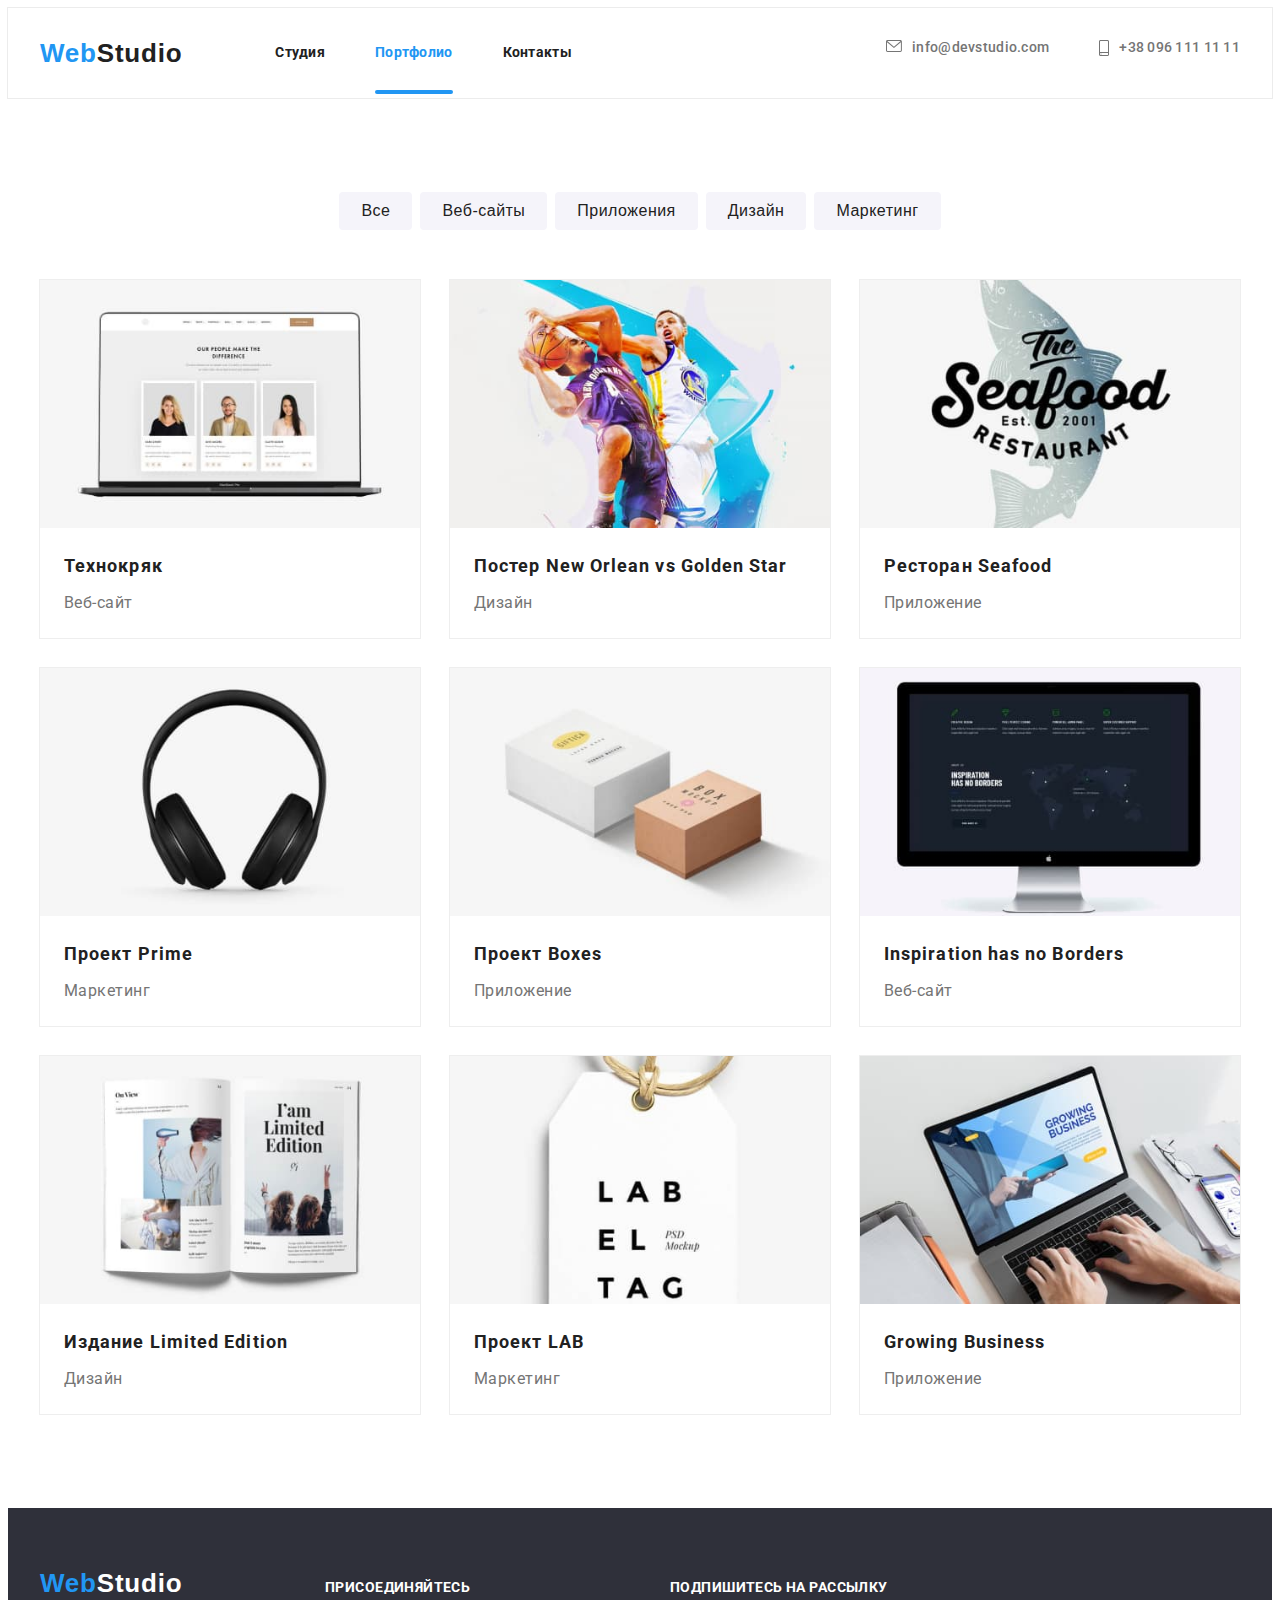
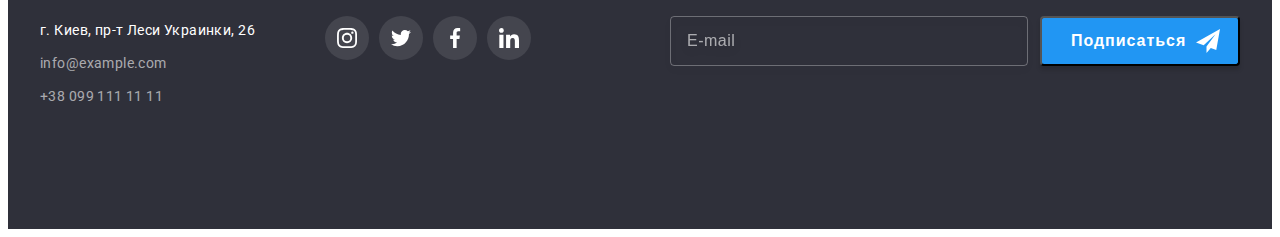
==== commit 6f41b4e7: "remove autofocus" ====
--- a/portfolio.html
+++ b/portfolio.html
@@ -464,7 +464,7 @@
 					<h2 class="footer-subscribe__title">Подпишитесь на рассылку</h2>
 				<form action="#"  autocomplete="on" class="subscribe-form">
 					
-					<input type="email" name="email" placeholder="E-mail" autofocus required class="subscribe-form__mail"/>
+					<input type="email" name="email" placeholder="E-mail"  required class="subscribe-form__mail"/>
 
 					<button type="submit" class="subscribe-btn">
 						<span class="subscribe-btn__text">Подписаться</span>
--- a/css/main.min.css
+++ b/css/main.min.css
@@ -1,2 +1,2 @@
-p,h1,h2,h3,h4,h5,h6,p{margin:0}ul{list-style:none;margin:0;padding:0}img{display:block}a{text-decoration:none;color:#212121}body{font-family:"Roboto", sans-serif;color:#212121;font-style:normal}.container{width:100%;padding-left:15px;padding-right:15px;margin:0 auto}@media screen and (min-width: 480px){.container{width:480px}}@media screen and (min-width: 768px){.container{width:768px}}@media screen and (min-width: 1200px){.container{width:1200px}}.section{padding-bottom:60px;padding-top:60px}@media screen and (min-width: 1200px){.section{padding-bottom:94px;padding-top:94px}}img{display:block;max-width:100%;height:auto}.logo{font-family:"Raleway", sans-serif;font-size:26px;line-height:1.19;letter-spacing:.03em;font-weight:700;text-decoration:none;color:#2196F3}.logo--black{color:#212121}.logo--white{color:#fff}.header__logo{padding-top:16px;padding-bottom:24px}@media screen and (min-width: 768px){.header__logo{margin-right:88px;padding-top:26px;padding-bottom:26px}}@media screen and (min-width: 1200px){.header__logo{margin-right:93px;padding-top:24px;padding-bottom:24px}}.footer__logo{display:block;margin-bottom:20px}.visually-hidden{position:absolute;white-space:nowrap;width:1px;height:1px;overflow:hidden;border:0;padding:0;clip:rect(0 0 0 0);clip-path:inset(50%);margin:-1px}.header{background:#fff;outline:1px solid #ececec}.header__container{display:flex;justify-content:space-between;align-items:center}@media screen and (min-width: 768px){.header__site-nav{display:flex;align-items:center}}.header-nav{display:none}@media screen and (min-width: 768px){.header-nav{display:flex;align-items:center}}@media screen and (min-width: 768px){.header-nav__item{font-size:14px;line-height:1.14;letter-spacing:.02em;font-weight:700}.header-nav__item:not(:last-child){margin-right:50px}}@media screen and (min-width: 768px){.header-nav__link{position:relative;color:#212121;padding-top:32px;padding-bottom:32px}}@media screen and (min-width: 768px){.nav-link--active{color:#2196F3}.nav-link--current::after{content:"";width:100%;height:4px;border-radius:2px;background-color:#2196F3;position:absolute;bottom:-2px;left:0}}.header-contacts{display:none}@media screen and (min-width: 768px){.header-contacts{display:block}}@media screen and (min-width: 1200px){.header-contacts{display:flex;justify-content:space-between}}.header-contacts__item{font-size:14px;line-height:1.14;letter-spacing:.02em;font-weight:500}@media screen and (min-width: 768px){.header-contacts__item:not(:last-child){margin-bottom:10px}}@media screen and (min-width: 1200px){.header-contacts__item:not(:last-child){margin-right:50px}}.header-contacts__link{color:#757575;transition:color 250ms cubic-bezier(0.4, 0, 0.2, 1)}.header-contacts__link:hover,.header-contacts__link:focus{color:#2196F3}@media screen and (min-width: 1200px){.header-contacts__link{padding-top:32px;padding-bottom:32px;display:flex;align-items:center}}.header-contacts__icons{fill:currentColor;margin-right:10px}.hero{padding-top:118px;padding-bottom:118px;text-align:center;background:#2F303A;background-image:linear-gradient(rgba(47,48,58,0.4), rgba(47,48,58,0.4)),url("../images/hero/mob-hero-1x.jpg");background-position:center;background-size:cover;background-repeat:no-repeat}@media (min-device-pixel-ratio: 2), (min-resolution: 192dpi), (min-resolution: 2dppx){.hero{background-image:linear-gradient(rgba(47,48,58,0.4), rgba(47,48,58,0.4)),url("../images/hero/mob-hero-2x.jpg")}}.hero--indent{margin:0 auto}@media screen and (min-width: 768px){.hero{background-image:linear-gradient(rgba(47,48,58,0.4), rgba(47,48,58,0.4)),url("../images/hero/tab-hero-1x.jpg")}}@media screen and (min-width: 768px) and (min-device-pixel-ratio: 2), screen and (min-width: 768px) and (min-resolution: 192dpi), screen and (min-width: 768px) and (min-resolution: 2dppx){.hero{background-image:linear-gradient(rgba(47,48,58,0.4), rgba(47,48,58,0.4)),url("../images/hero/tab-hero-2x.jpg")}}@media screen and (min-width: 1200px){.hero{background-image:linear-gradient(rgba(47,48,58,0.4), rgba(47,48,58,0.4)),url("../images/hero/hero.jpg");padding-top:200px;padding-bottom:200px}}@media screen and (min-width: 1200px) and (min-device-pixel-ratio: 2), screen and (min-width: 1200px) and (min-resolution: 192dpi), screen and (min-width: 1200px) and (min-resolution: 2dppx){.hero{background-image:linear-gradient(rgba(47,48,58,0.4), rgba(47,48,58,0.4)),url("../images/hero/hero-2x.jpg")}}.hero__container{display:flex;flex-direction:column;align-items:center}.hero__title{font-size:26px;line-height:1.62;letter-spacing:.06em;font-weight:900;text-align:center;text-transform:uppercase;color:#fff;margin-left:auto;margin-right:auto;margin-bottom:30px}@media screen and (min-width: 1200px){.hero__title{font-size:44px;line-height:1.36;letter-spacing:.06em;font-weight:900;width:696px}}.hero__button{font-size:16px;line-height:1.87;letter-spacing:.06em;font-weight:700;align-items:center;color:#fff;background-color:#2196F3;padding:10px 32px;cursor:pointer;border:none;border-radius:4px;transition:background-color 250ms cubic-bezier(0.4, 0, 0.2, 1)}.hero__button:hover{background-color:#188ce8}.features{background:#fff}@media screen and (max-width: 1199px){.features-list{margin-bottom:-30px}}@media screen and (min-width: 768px){.features-list{display:flex;flex-wrap:wrap;margin-right:-30px}}@media screen and (max-width: 1199px){.features-list__item{margin-bottom:30px}}@media screen and (min-width: 768px){.features-list__item{flex-basis:calc(100% / 2 - 30px);margin-right:30px}}@media screen and (min-width: 1200px){.features-list__item{flex-basis:calc(100% / 4 - 30px)}}.features-list__icon{width:100%;height:120px;background-color:#f5f4fa;border-radius:4px;display:flex;justify-content:center;align-items:center;margin-bottom:30px}.features-list__subtitle{font-size:14px;line-height:1.14;letter-spacing:.03em;font-weight:700;text-transform:uppercase;color:#212121;margin-bottom:10px}.features-list__text{font-size:14px;line-height:1.71;letter-spacing:.03em;font-weight:400;color:#757575}.about{background:#fff;margin-bottom:94px}@media screen and (max-width: 1199px){.about{display:none}}.about__title{font-size:36px;line-height:1.17;letter-spacing:.03em;font-weight:700;text-align:center;color:#212121;margin-bottom:50px}.about-list{display:flex}.about-list__item{flex-basis:calc((100% - 60px) / 3)}.about-list__item:not(:last-child){margin-right:30px}.about-list__content{position:relative}.about-list__text{position:absolute;width:100%;height:70px;bottom:0;left:0;font-size:14px;line-height:1.14;letter-spacing:.03em;font-weight:700;text-align:center;text-transform:uppercase;color:#fff;background-color:rgba(47,48,58,0.8);padding-top:27px;padding-bottom:27px}.team{background:#F5F4FA}.team__title{font-size:28px;line-height:1.17;letter-spacing:.03em;font-weight:700;text-align:center;color:#212121;margin-bottom:30px}@media screen and (min-width: 1200px){.team__title{font-size:36px;line-height:1.17;letter-spacing:.03em;font-weight:700;margin-bottom:50px}}@media screen and (max-width: 1119px){.team-list{margin-bottom:-30px}}@media screen and (min-width: 768px){.team-list{display:flex;flex-wrap:wrap;margin-right:-30px}}.team-list__item{background:#fff;box-shadow:0px 1px 3px rgba(0,0,0,0.12),0px 1px 1px rgba(0,0,0,0.14),0px 2px 1px rgba(0,0,0,0.2);border-radius:0px 0px 4px 4px}@media screen and (max-width: 1119px){.team-list__item{margin-bottom:30px}}@media screen and (min-width: 768px){.team-list__item{flex-basis:calc(100% / 2 - 30px);margin-right:30px}}@media screen and (min-width: 1200px){.team-list__item{flex-basis:calc(100% / 4 - 30px)}}.team-list__subtitle{font-size:16px;line-height:1.19;letter-spacing:.03em;font-weight:500;text-align:center;color:#212121;margin-top:30px;margin-bottom:10px}.team-list__text{font-size:16px;line-height:1.19;letter-spacing:.03em;font-weight:400;font-size:16px;text-align:center;color:#757575;margin-bottom:16px}.clients{background:#fff}.clients__title{font-size:28px;line-height:1.17;letter-spacing:.03em;font-weight:700;text-align:center;color:#212121;margin-bottom:30px}@media screen and (min-width: 1200px){.clients__title{font-size:36px;line-height:1.17;letter-spacing:.03em;font-weight:700;margin-bottom:50px}}.clients-list{display:flex;flex-wrap:wrap;margin-right:-30px}@media screen and (max-width: 1119px){.clients-list{margin-bottom:-30px}}.clients-list__item{height:92px;width:100%;flex-basis:calc(100% / 2 - 30px);margin-right:30px}@media screen and (max-width: 1119px){.clients-list__item{margin-bottom:30px}}@media screen and (min-width: 780px){.clients-list__item{flex-basis:calc(100% / 3 - 30px)}}@media screen and (min-width: 1200px){.clients-list__item{flex-basis:calc(100% / 6 - 30px)}}.clients-list__link{width:100%;height:100%;border-radius:4px;border:1px solid #afb1b8;color:#afb1b8;display:flex;justify-content:center;align-items:center;transition:color 250ms cubic-bezier(0.4, 0, 0.2, 1),border-color 250ms cubic-bezier(0.4, 0, 0.2, 1)}.clients-list__link:focus,.clients-list__link:hover{color:#2196F3;border-color:#2196F3}.clients-list__icon{fill:currentColor}.footer{background:#2F303A}.footer__container{padding-bottom:60px;padding-top:60px}@media screen and (max-width: 1199px){.footer__container{text-align:center}}@media screen and (min-width: 1200px){.footer__container{display:flex;justify-content:space-between;align-items:baseline}}@media screen and (min-width: 768px){.footer-tab-flex{display:flex;align-items:baseline}}@media screen and (min-width: 768px) and (max-width: 1199px){.footer-tab-flex{justify-content:space-evenly}}@media screen and (min-width: 1200px){.footer-tab-flex{justify-content:space-around}}@media screen and (min-width: 1200px){.footer-address-container{padding-right:70px}}.footer-contacts{padding-bottom:60px}.footer-contacts__item:not(:last-child){margin-bottom:9px}.footer-contacts__link{font-style:normal;font-size:14px;line-height:1.71;letter-spacing:.03em;font-weight:400;color:rgba(255,255,255,0.6);transition:color 250ms cubic-bezier(0.4, 0, 0.2, 1)}.footer-contacts__link:hover,.footer-contacts__link:focus{color:#2196f3}.footer-contacts__link--white{color:#fff}.footer-join{padding-bottom:60px}.footer-join__title{font-size:14px;line-height:1.14;letter-spacing:.03em;font-weight:700;text-transform:uppercase;color:#fff;margin-bottom:20px}.footer-subscribe__title{font-size:14px;line-height:1.14;letter-spacing:.03em;font-weight:700;text-transform:uppercase;color:#fff;margin-bottom:20px}.subscribe-form{display:flex}@media screen and (max-width: 1199px){.subscribe-form{flex-direction:column;align-items:center}}.subscribe-form__mail{width:100%;height:50px;padding-top:15px;padding-bottom:15px;padding-left:16px;font-size:16px;line-height:1.25;letter-spacing:.03em;font-weight:400;color:rgba(255,255,255,0.6);background:transparent;border:1px solid rgba(255,255,255,0.3);border-radius:4px;box-sizing:border-box;filter:drop-shadow(0px 4px 4px rgba(0,0,0,0.15))}.subscribe-form__mail::placeholder{font-size:16px;line-height:1.25;letter-spacing:.03em;font-weight:400;color:rgba(255,255,255,0.6)}.subscribe-form__mail:focus{outline:transparent}@media screen and (max-width: 1199px){.subscribe-form__mail{margin-bottom:20px}}@media screen and (min-width: 768px) and (max-width: 1199px){.subscribe-form__mail{width:450px}}@media screen and (min-width: 1200px){.subscribe-form__mail{width:358px;margin-right:12px}}.subscribe-btn{width:200px;height:50px;padding:10px 13px 10px 29px;background:#2196F3;box-shadow:0px 4px 4px rgba(0,0,0,0.15);border-radius:4px;cursor:pointer;display:flex;align-items:center}.subscribe-btn__text{font-size:16px;line-height:1.87;letter-spacing:.06em;font-weight:700;text-align:center;color:#fff}.subscribe-btn__icon{margin-left:10px;fill:#ffffff}.menu-section{color:#fff;padding-top:94px;padding-bottom:50px}.portfolio-menu{display:flex}@media screen and (max-width: 767px){.portfolio-menu{flex-wrap:wrap}}@media screen and (min-width: 768px){.portfolio-menu{justify-content:center}}.portfolio-menu__item{transition:box-shadow 250ms cubic-bezier(0.4, 0, 0.2, 1),order-radius 250ms cubic-bezier(0.4, 0, 0.2, 1)}.portfolio-menu__item:not(:last-child){margin-right:8px}.portfolio-menu__item:focus,.portfolio-menu__item:hover{box-shadow:0px 3px 1px rgba(0,0,0,0.1),0px 1px 2px rgba(0,0,0,0.08),0px 2px 2px rgba(0,0,0,0.12);border-radius:4px}@media screen and (max-width: 767px){.portfolio-menu__item:nth-child(-n+3){margin-bottom:15px}}.portfolio-menu__button{font-size:16px;line-height:1.62;letter-spacing:.03em;font-weight:500;text-align:center;color:#212121;background:#F5F4FA;border:none;border-radius:4px;cursor:pointer;transition:color 250ms cubic-bezier(0.4, 0, 0.2, 1),background-color 250ms cubic-bezier(0.4, 0, 0.2, 1);padding:6px 22px}.portfolio-menu__button:focus,.portfolio-menu__button:hover{background-color:#2196F3;color:#fff}.projects-section{background:#fff;padding-bottom:94px}.projects-list{margin-bottom:-30px}@media screen and (min-width: 768px){.projects-list{display:flex;flex-wrap:wrap;margin-right:-30px}}.projects-list__item{margin-bottom:30px;outline:1px solid #eeeeee;transition:box-shadow 250ms cubic-bezier(0.4, 0, 0.2, 1)}.projects-list__item:hover,.projects-list__item:focus{box-shadow:1px 4px 6px 0px rgba(0,0,0,0.16),0px 4px 4px 0px rgba(0,0,0,0.06)}@media screen and (min-width: 768px){.projects-list__item{flex-basis:calc(100% / 2 - 30px);margin-right:30px}}@media screen and (min-width: 1200px){.projects-list__item{flex-basis:calc(100% / 3 - 30px)}}.projects-list__link{cursor:pointer}.projects-img{position:relative;overflow:hidden}.projects-img__hover{position:absolute;width:100%;height:100%;bottom:0;left:0;transform:translateY(100%);transition:transform 250ms cubic-bezier(0.4, 0, 0.2, 1);overflow:auto;font-size:18px;line-height:1.55;letter-spacing:.03em;font-weight:400;color:#fff;background-color:rgba(33,150,243,0.9);padding:63px 24px}.projects-list__item:hover .projects-img__hover{transform:translateY(0%)}.projects-content{padding:20px 24px;width:100%;background:#ffffff}.projects-content__subtitle{font-size:18px;line-height:2;letter-spacing:.06em;font-weight:700;color:#212121;margin-bottom:4px}.projects-content__text{font-size:16px;line-height:1.87;letter-spacing:.03em;font-weight:400;color:#757575}.backdrop{width:100vw;height:100vh;background-color:rgba(0,0,0,0.2);position:fixed;top:0;left:0;transition:visibility 250ms cubic-bezier(0.4, 0, 0.2, 1),opacity 250ms cubic-bezier(0.4, 0, 0.2, 1)}.is-hidden{visibility:hidden;opacity:0;pointer-events:none}.backdrop.is-hidden .modal{transform:scale(0.5) rotateX(-60deg);background-color:#fff}.modal{width:528px;min-height:581px;padding:40px;background-color:#ffffff;border-radius:4px;box-shadow:0px 2px 1px 0px rgba(0,0,0,0.2),0px 1px 1px 0px rgba(0,0,0,0.14),0px 1px 3px 0px rgba(0,0,0,0.12);position:absolute;top:50%;left:50%;transform:scale(1) rotateX(0) translate(-50%, -50%);transition-property:background-color}.modal__title{font-size:20px;line-height:1.15;letter-spacing:.03em;font-weight:700;text-align:center;color:var(--second-title-color);margin-bottom:12px}.modal__label{font-size:12px;line-height:1.17;letter-spacing:.01em;font-weight:400;color:#757575;margin-bottom:4px}.btn-close{position:absolute;top:8px;right:8px;width:30px;height:30px;background-color:#fff;color:#000000;border-radius:50%;border:1px solid rgba(0,0,0,0.1);display:flex;align-items:center;justify-content:center;transition:color 250ms cubic-bezier(0.4, 0, 0.2, 1),opacity 250ms cubic-bezier(0.4, 0, 0.2, 1);cursor:pointer}.btn-close:focus,.btn-close:hover{color:#2196f3}.btn-close__icon{fill:currentColor}.modal-field{position:relative}.modal-field--inden{margin-bottom:10px}.modal-field__input{display:block;width:100%;height:40px;padding-left:42px;font-size:14px;line-height:1.14;letter-spacing:.01em;font-weight:400;border:1px solid rgba(33,33,33,0.2);box-sizing:border-box;border-radius:4px;transition:border 250ms cubic-bezier(0.4, 0, 0.2, 1);outline:transparent}.modal-field__input:focus{border:1px solid #2196f3}.modal-field__icon{position:absolute;top:50%;transform:translateY(-50%);left:14px;transition:fill 250ms cubic-bezier(0.4, 0, 0.2, 1)}.modal-field .modal-field__input:focus+.modal-field__icon{fill:#2196f3}.modal-comments__label{font-size:12px;line-height:1.17;letter-spacing:.01em;font-weight:400;color:#757575;margin-bottom:4px}.modal-comments__text{display:block;resize:none;width:100%;height:120px;font-size:12px;line-height:1.16;letter-spacing:.01em;font-weight:400;border:1px solid rgba(33,33,33,0.2);border-radius:4px;outline:transparent;transition:border 250ms cubic-bezier(0.4, 0, 0.2, 1);padding:12px 16px;margin-bottom:20px}.modal-comments__text::placeholder{font-size:12px;line-height:1.16;letter-spacing:.01em;font-weight:400;color:rgba(117,117,117,0.5)}.modal-comments__text:focus{border:1px solid #2196f3}.subscribe-checkbox__text{font-size:14px;line-height:1.71;letter-spacing:.03em;font-weight:400;color:#757575;margin-bottom:30px;display:flex;justify-content:space-evenly;align-items:center}.subscribe-checkbox__checkbox{content:"";width:16px;height:15px;border:2px solid #212121;border-radius:2px;display:flex;align-items:center}.subscribe-checkbox__icon{fill:transparent}.subscribe-checkbox:checked+.subscribe-checkbox__text .subscribe-checkbox__checkbox{background:#188ce8;border:none}.subscribe-checkbox:checked+.subscribe-checkbox__text .subscribe-checkbox__icon{fill:#ffffff}.subscribe-checkbox__element{color:#2196f3;position:relative}.subscribe-checkbox__element::after{content:"";width:100%;height:1px;background-color:#2196f3;position:absolute;bottom:5px;left:0}.modal-btn{display:block;font-size:16px;line-height:1.87;letter-spacing:.06em;font-weight:700;text-align:center;align-items:center;color:#fff;background-color:#2196f3;box-shadow:0px 4px 4px rgba(0,0,0,0.15);border-radius:4px;border:transparent;cursor:pointer;padding:10px 55px}.modal-btn--indent{margin:0px auto}.social-list{display:flex;justify-content:center}.social-list--indent{margin-bottom:30px}.social-list__item{width:44px;height:44px}.social-list__item:not(:last-child){margin-right:10px}.social-list__link{width:100%;height:100%;border-radius:50%;display:flex;justify-content:center;align-items:center;background:transparent;color:#afb1b8;transition:color 250ms cubic-bezier(0.4, 0, 0.2, 1),background-color 250ms cubic-bezier(0.4, 0, 0.2, 1)}.social-list__link:hover{color:#ffffff;background-color:#2196f3}.social-list__icon{fill:currentColor}.social-footer--dark{background:rgba(255,255,255,0.1);color:#ffffff}.social-footer__icon{fill:currentColor}.header-menu-btn{width:40px;height:40px;padding:12px 8px;display:flex;align-items:center;justify-content:center;border:none;background:transparent;color:#000000;cursor:pointer;transition:color 250ms cubic-bezier(0.4, 0, 0.2, 1)}.header-menu-btn:focus,.header-menu-btn:hover{color:#2196f3}@media screen and (min-width: 768px){.header-menu-btn{display:none}}.header-menu-btn__icon{fill:currentColor}.mob-menu{position:fixed;width:100vw;height:100vh;top:0;z-index:5;background:#fff;padding:48px 40px;display:flex;flex-direction:column;justify-content:space-between;transition:visibility 250ms cubic-bezier(0.4, 0, 0.2, 1),opacity 250ms cubic-bezier(0.4, 0, 0.2, 1)}.close-menu-btn{position:absolute;top:10px;right:15px;width:40px;height:40px;padding:0;display:flex;align-items:center;justify-content:center;border:none;background:transparent;color:#000000;cursor:pointer;transition:color 250ms cubic-bezier(0.4, 0, 0.2, 1)}.close-menu-btn:focus,.close-menu-btn:hover{color:#2196f3}.close-menu-btn__icon{fill:currentColor}.mob-menu-list__item:not(:last-child){margin-bottom:32px}.mob-menu-list__link{font-style:normal;font-size:40px;line-height:1.17;letter-spacing:.02em;font-weight:500;color:#212121}.mob-menu-active{color:#2196F3}.mob-menu-tel{display:block;font-style:normal;font-size:34px;line-height:1.17;letter-spacing:.02em;font-weight:500;color:#2196F3}.mob-menu-tel--indent{margin-bottom:32px}.mob-menu-mail{display:block;font-style:normal;font-size:24px;line-height:1.17;letter-spacing:.02em;font-weight:500;color:#757575}.mob-menu-mail--indent{margin-bottom:64px}.mob-social-list{display:flex}.mob-social-list__link{font-style:normal;font-size:18px;line-height:1.22;letter-spacing:.02em;font-weight:500;color:#2196F3}.social-dash::after{content:"";border:1px solid rgba(33,33,33,0.2);transform:rotate(90deg);background-color:rgba(33,33,33,0.2);margin-left:10px;margin-right:10px}
+p,h1,h2,h3,h4,h5,h6,p{margin:0}ul{list-style:none;margin:0;padding:0}img{display:block}a{text-decoration:none;color:#212121}body{font-family:"Roboto", sans-serif;color:#212121;font-style:normal}.container{width:100%;padding-left:15px;padding-right:15px;margin:0 auto}@media screen and (min-width: 480px){.container{width:480px}}@media screen and (min-width: 768px){.container{width:768px}}@media screen and (min-width: 1200px){.container{width:1200px}}.section{padding-bottom:60px;padding-top:60px}@media screen and (min-width: 1200px){.section{padding-bottom:94px;padding-top:94px}}img{display:block;max-width:100%;height:auto}.logo{font-family:"Raleway", sans-serif;font-size:26px;line-height:1.19;letter-spacing:.03em;font-weight:700;text-decoration:none;color:#2196F3}.logo--black{color:#212121}.logo--white{color:#fff}.header__logo{padding-top:16px;padding-bottom:24px}@media screen and (min-width: 768px){.header__logo{margin-right:88px;padding-top:26px;padding-bottom:26px}}@media screen and (min-width: 1200px){.header__logo{margin-right:93px;padding-top:24px;padding-bottom:24px}}.footer__logo{display:block;margin-bottom:20px}.visually-hidden{position:absolute;white-space:nowrap;width:1px;height:1px;overflow:hidden;border:0;padding:0;clip:rect(0 0 0 0);clip-path:inset(50%);margin:-1px}.header{background:#fff;outline:1px solid #ececec}.header__container{display:flex;justify-content:space-between;align-items:center}@media screen and (min-width: 768px){.header__site-nav{display:flex;align-items:center}}.header-nav{display:none}@media screen and (min-width: 768px){.header-nav{display:flex;align-items:center}}@media screen and (min-width: 768px){.header-nav__item{font-size:14px;line-height:1.14;letter-spacing:.02em;font-weight:700}.header-nav__item:not(:last-child){margin-right:50px}}@media screen and (min-width: 768px){.header-nav__link{position:relative;color:#212121;padding-top:32px;padding-bottom:32px}}@media screen and (min-width: 768px){.nav-link--active{color:#2196F3}.nav-link--current::after{content:"";width:100%;height:4px;border-radius:2px;background-color:#2196F3;position:absolute;bottom:-2px;left:0}}.header-contacts{display:none}@media screen and (min-width: 768px){.header-contacts{display:block}}@media screen and (min-width: 1200px){.header-contacts{display:flex;justify-content:space-between}}.header-contacts__item{font-size:14px;line-height:1.14;letter-spacing:.02em;font-weight:500}@media screen and (min-width: 768px){.header-contacts__item:not(:last-child){margin-bottom:10px}}@media screen and (min-width: 1200px){.header-contacts__item:not(:last-child){margin-right:50px}}.header-contacts__link{color:#757575;transition:color 250ms cubic-bezier(0.4, 0, 0.2, 1);align-content:center}.header-contacts__link:hover,.header-contacts__link:focus{color:#2196F3}@media screen and (min-width: 1200px){.header-contacts__link{padding-top:32px;padding-bottom:32px;display:flex}}.header-contacts__icons{fill:currentColor;margin-right:10px}.hero{padding-top:118px;padding-bottom:118px;text-align:center;background:#2F303A;background-image:linear-gradient(rgba(47,48,58,0.4), rgba(47,48,58,0.4)),url("../images/hero/mob-hero-1x.jpg");background-position:center;background-size:cover;background-repeat:no-repeat}@media (min-device-pixel-ratio: 2), (min-resolution: 192dpi), (min-resolution: 2dppx){.hero{background-image:linear-gradient(rgba(47,48,58,0.4), rgba(47,48,58,0.4)),url("../images/hero/mob-hero-2x.jpg")}}.hero--indent{margin:0 auto}@media screen and (min-width: 768px){.hero{background-image:linear-gradient(rgba(47,48,58,0.4), rgba(47,48,58,0.4)),url("../images/hero/tab-hero-1x.jpg")}}@media screen and (min-width: 768px) and (min-device-pixel-ratio: 2), screen and (min-width: 768px) and (min-resolution: 192dpi), screen and (min-width: 768px) and (min-resolution: 2dppx){.hero{background-image:linear-gradient(rgba(47,48,58,0.4), rgba(47,48,58,0.4)),url("../images/hero/tab-hero-2x.jpg")}}@media screen and (min-width: 1200px){.hero{background-image:linear-gradient(rgba(47,48,58,0.4), rgba(47,48,58,0.4)),url("../images/hero/hero.jpg");padding-top:200px;padding-bottom:200px}}@media screen and (min-width: 1200px) and (min-device-pixel-ratio: 2), screen and (min-width: 1200px) and (min-resolution: 192dpi), screen and (min-width: 1200px) and (min-resolution: 2dppx){.hero{background-image:linear-gradient(rgba(47,48,58,0.4), rgba(47,48,58,0.4)),url("../images/hero/hero-2x.jpg")}}.hero__container{display:flex;flex-direction:column;align-items:center}.hero__title{font-size:26px;line-height:1.62;letter-spacing:.06em;font-weight:900;text-align:center;text-transform:uppercase;color:#fff;margin-left:auto;margin-right:auto;margin-bottom:30px}@media screen and (min-width: 1200px){.hero__title{font-size:44px;line-height:1.36;letter-spacing:.06em;font-weight:900;width:696px}}.hero__button{font-size:16px;line-height:1.87;letter-spacing:.06em;font-weight:700;align-items:center;color:#fff;background-color:#2196F3;padding:10px 32px;cursor:pointer;border:none;border-radius:4px;transition:background-color 250ms cubic-bezier(0.4, 0, 0.2, 1)}.hero__button:hover{background-color:#188ce8}.features{background:#fff}@media screen and (max-width: 1199px){.features-list{margin-bottom:-30px}}@media screen and (min-width: 768px){.features-list{display:flex;flex-wrap:wrap;margin-right:-30px}}@media screen and (max-width: 1199px){.features-list__item{margin-bottom:30px}}@media screen and (min-width: 768px){.features-list__item{flex-basis:calc(100% / 2 - 30px);margin-right:30px}}@media screen and (min-width: 1200px){.features-list__item{flex-basis:calc(100% / 4 - 30px)}}.features-list__icon{width:100%;height:120px;background-color:#f5f4fa;border-radius:4px;display:flex;justify-content:center;align-items:center;margin-bottom:30px}.features-list__subtitle{font-size:14px;line-height:1.14;letter-spacing:.03em;font-weight:700;text-transform:uppercase;color:#212121;margin-bottom:10px}@media screen and (max-width: 767px){.features-list__subtitle{text-align:center}}.features-list__text{font-size:14px;line-height:1.71;letter-spacing:.03em;font-weight:400;color:#757575}.about{background:#fff;margin-bottom:94px}@media screen and (max-width: 1199px){.about{display:none}}.about__title{font-size:36px;line-height:1.17;letter-spacing:.03em;font-weight:700;text-align:center;color:#212121;margin-bottom:50px}.about-list{display:flex}.about-list__item{flex-basis:calc((100% - 60px) / 3)}.about-list__item:not(:last-child){margin-right:30px}.about-list__content{position:relative}.about-list__text{position:absolute;width:100%;height:70px;bottom:0;left:0;font-size:14px;line-height:1.14;letter-spacing:.03em;font-weight:700;text-align:center;text-transform:uppercase;color:#fff;background-color:rgba(47,48,58,0.8);padding-top:27px;padding-bottom:27px}.team{background:#F5F4FA}.team__title{font-size:28px;line-height:1.17;letter-spacing:.03em;font-weight:700;text-align:center;color:#212121;margin-bottom:30px}@media screen and (min-width: 1200px){.team__title{font-size:36px;line-height:1.17;letter-spacing:.03em;font-weight:700;margin-bottom:50px}}@media screen and (max-width: 1199px){.team-list{margin-bottom:-30px}}@media screen and (min-width: 768px){.team-list{display:flex;flex-wrap:wrap;margin-right:-30px}}.team-list__item{background:#fff;box-shadow:0px 1px 3px rgba(0,0,0,0.12),0px 1px 1px rgba(0,0,0,0.14),0px 2px 1px rgba(0,0,0,0.2);border-radius:0px 0px 4px 4px}@media screen and (max-width: 1199px){.team-list__item{margin-bottom:30px}}@media screen and (min-width: 768px){.team-list__item{flex-basis:calc(100% / 2 - 30px);margin-right:30px}}@media screen and (min-width: 1200px){.team-list__item{flex-basis:calc(100% / 4 - 30px)}}.team-list__subtitle{font-size:16px;line-height:1.19;letter-spacing:.03em;font-weight:500;text-align:center;color:#212121;margin-top:30px;margin-bottom:10px}.team-list__text{font-size:16px;line-height:1.19;letter-spacing:.03em;font-weight:400;font-size:16px;text-align:center;color:#757575;margin-bottom:16px}.clients{background:#fff}.clients__title{font-size:28px;line-height:1.17;letter-spacing:.03em;font-weight:700;text-align:center;color:#212121;margin-bottom:30px}@media screen and (min-width: 1200px){.clients__title{font-size:36px;line-height:1.17;letter-spacing:.03em;font-weight:700;margin-bottom:50px}}.clients-list{display:flex;flex-wrap:wrap;margin-right:-30px}@media screen and (max-width: 1199px){.clients-list{margin-bottom:-30px}}.clients-list__item{height:92px;width:100%;flex-basis:calc(100% / 2 - 30px);margin-right:30px}@media screen and (max-width: 1199px){.clients-list__item{margin-bottom:30px}}@media screen and (min-width: 780px){.clients-list__item{flex-basis:calc(100% / 3 - 30px)}}@media screen and (min-width: 1200px){.clients-list__item{flex-basis:calc(100% / 6 - 30px)}}.clients-list__link{width:100%;height:100%;border-radius:4px;border:1px solid #afb1b8;color:#afb1b8;display:flex;justify-content:center;align-items:center;transition:color 250ms cubic-bezier(0.4, 0, 0.2, 1),border-color 250ms cubic-bezier(0.4, 0, 0.2, 1)}.clients-list__link:focus,.clients-list__link:hover{color:#2196F3;border-color:#2196F3}.clients-list__icon{fill:currentColor}.footer{background:#2F303A}.footer__container{padding-bottom:60px;padding-top:60px}@media screen and (max-width: 1199px){.footer__container{text-align:center}}@media screen and (min-width: 1200px){.footer__container{display:flex;justify-content:space-between;align-items:baseline}}@media screen and (min-width: 768px){.footer-tab-flex{display:flex;align-items:baseline}}@media screen and (min-width: 768px) and (max-width: 1199px){.footer-tab-flex{justify-content:space-evenly}}@media screen and (min-width: 1200px){.footer-tab-flex{justify-content:space-around}}@media screen and (min-width: 1200px){.footer-address-container{padding-right:70px}}.footer-contacts{padding-bottom:60px}.footer-contacts__item:not(:last-child){margin-bottom:9px}.footer-contacts__link{font-style:normal;font-size:14px;line-height:1.71;letter-spacing:.03em;font-weight:400;color:rgba(255,255,255,0.6);transition:color 250ms cubic-bezier(0.4, 0, 0.2, 1)}.footer-contacts__link:hover,.footer-contacts__link:focus{color:#2196f3}.footer-contacts__link--white{color:#fff}.footer-join{padding-bottom:60px}.footer-join__title{font-size:14px;line-height:1.14;letter-spacing:.03em;font-weight:700;text-transform:uppercase;color:#fff;margin-bottom:20px}.footer-subscribe__title{font-size:14px;line-height:1.14;letter-spacing:.03em;font-weight:700;text-transform:uppercase;color:#fff;margin-bottom:20px}.subscribe-form{display:flex}@media screen and (max-width: 1199px){.subscribe-form{flex-direction:column;align-items:center}}.subscribe-form__mail{width:100%;height:50px;padding-top:15px;padding-bottom:15px;padding-left:16px;font-size:16px;line-height:1.25;letter-spacing:.03em;font-weight:400;color:rgba(255,255,255,0.6);background:transparent;border:1px solid rgba(255,255,255,0.3);border-radius:4px;box-sizing:border-box;filter:drop-shadow(0px 4px 4px rgba(0,0,0,0.15))}.subscribe-form__mail::placeholder{font-size:16px;line-height:1.25;letter-spacing:.03em;font-weight:400;color:rgba(255,255,255,0.6)}.subscribe-form__mail:focus{outline:transparent}@media screen and (max-width: 1199px){.subscribe-form__mail{margin-bottom:20px}}@media screen and (min-width: 768px) and (max-width: 1199px){.subscribe-form__mail{width:450px}}@media screen and (min-width: 1200px){.subscribe-form__mail{width:358px;margin-right:12px}}.subscribe-btn{width:200px;height:50px;padding:10px 13px 10px 29px;background:#2196F3;box-shadow:0px 4px 4px rgba(0,0,0,0.15);border-radius:4px;cursor:pointer;display:flex;align-items:center}.subscribe-btn__text{font-size:16px;line-height:1.87;letter-spacing:.06em;font-weight:700;text-align:center;color:#fff}.subscribe-btn__icon{margin-left:10px;fill:#ffffff}.menu-section{color:#fff;padding-top:94px;padding-bottom:50px}.portfolio-menu{display:flex}@media screen and (max-width: 767px){.portfolio-menu{flex-wrap:wrap}}@media screen and (min-width: 768px){.portfolio-menu{justify-content:center}}.portfolio-menu__item{transition:box-shadow 250ms cubic-bezier(0.4, 0, 0.2, 1),order-radius 250ms cubic-bezier(0.4, 0, 0.2, 1)}.portfolio-menu__item:not(:last-child){margin-right:8px}.portfolio-menu__item:focus,.portfolio-menu__item:hover{box-shadow:0px 3px 1px rgba(0,0,0,0.1),0px 1px 2px rgba(0,0,0,0.08),0px 2px 2px rgba(0,0,0,0.12);border-radius:4px}@media screen and (max-width: 767px){.portfolio-menu__item:nth-child(-n+3){margin-bottom:15px}}.portfolio-menu__button{font-size:16px;line-height:1.62;letter-spacing:.03em;font-weight:500;text-align:center;color:#212121;background:#F5F4FA;border:none;border-radius:4px;cursor:pointer;transition:color 250ms cubic-bezier(0.4, 0, 0.2, 1),background-color 250ms cubic-bezier(0.4, 0, 0.2, 1);padding:6px 22px}.portfolio-menu__button:focus,.portfolio-menu__button:hover{background-color:#2196F3;color:#fff}.projects-section{background:#fff;padding-bottom:94px}.projects-list{margin-bottom:-30px}@media screen and (min-width: 768px){.projects-list{display:flex;flex-wrap:wrap;margin-right:-30px}}.projects-list__item{margin-bottom:30px;outline:1px solid #eeeeee;transition:box-shadow 250ms cubic-bezier(0.4, 0, 0.2, 1)}.projects-list__item:hover,.projects-list__item:focus{box-shadow:1px 4px 6px 0px rgba(0,0,0,0.16),0px 4px 4px 0px rgba(0,0,0,0.06)}@media screen and (min-width: 768px){.projects-list__item{flex-basis:calc(100% / 2 - 30px);margin-right:30px}}@media screen and (min-width: 1200px){.projects-list__item{flex-basis:calc(100% / 3 - 30px)}}.projects-list__link{cursor:pointer}.projects-img{display:block;max-width:100%;height:auto;position:relative;overflow:hidden}.projects-img__hover{position:absolute;width:100%;height:100%;bottom:0;left:0;transform:translateY(100%);transition:transform 250ms cubic-bezier(0.4, 0, 0.2, 1);overflow:auto;font-size:18px;line-height:1.55;letter-spacing:.03em;font-weight:400;color:#fff;background-color:rgba(33,150,243,0.9);padding:63px 24px}.projects-list__item:hover .projects-img__hover{transform:translateY(0%)}.projects-content{padding:20px 24px;width:100%;background:#ffffff}.projects-content__subtitle{font-size:18px;line-height:2;letter-spacing:.06em;font-weight:700;color:#212121;margin-bottom:4px}.projects-content__text{font-size:16px;line-height:1.87;letter-spacing:.03em;font-weight:400;color:#757575}.backdrop{width:100vw;height:100vh;background-color:rgba(0,0,0,0.2);position:fixed;top:0;left:0;transition:visibility 250ms cubic-bezier(0.4, 0, 0.2, 1),opacity 250ms cubic-bezier(0.4, 0, 0.2, 1)}.is-hidden{visibility:hidden;opacity:0;pointer-events:none}.backdrop.is-hidden .modal{transform:scale(0.5) rotateX(-60deg);background-color:#fff}.modal{width:100vw;min-height:609px;padding:40px;background-color:#ffffff;border-radius:4px;box-shadow:0px 2px 1px 0px rgba(0,0,0,0.2),0px 1px 1px 0px rgba(0,0,0,0.14),0px 1px 3px 0px rgba(0,0,0,0.12);position:absolute;top:50%;left:50%;transform:scale(1) rotateX(0) translate(-50%, -50%);transition-property:background-color}@media screen and (min-width: 480px){.modal{width:450px}}@media screen and (min-width: 1200px){.modal{width:528px;min-height:581px}}.modal__title{font-size:20px;line-height:1.5;letter-spacing:.03em;font-weight:700;text-align:center;color:var(--second-title-color);margin-bottom:12px}@media screen and (min-width: 1200px){.modal__title{font-size:20px;line-height:1.15;letter-spacing:.03em;font-weight:700}}.modal__label{font-size:12px;line-height:1.17;letter-spacing:.01em;font-weight:400;color:#757575;margin-bottom:4px}.btn-close{position:absolute;top:8px;right:8px;width:30px;height:30px;background-color:#fff;color:#000000;border-radius:50%;border:1px solid rgba(0,0,0,0.1);display:flex;align-items:center;justify-content:center;transition:color 250ms cubic-bezier(0.4, 0, 0.2, 1),opacity 250ms cubic-bezier(0.4, 0, 0.2, 1);cursor:pointer}.btn-close:focus,.btn-close:hover{color:#2196f3}.btn-close__icon{fill:currentColor}.modal-field{position:relative}.modal-field--inden{margin-bottom:10px}.modal-field__input{display:block;width:100%;height:40px;padding-left:42px;font-size:14px;line-height:1.14;letter-spacing:.01em;font-weight:400;border:1px solid rgba(33,33,33,0.2);box-sizing:border-box;border-radius:4px;transition:border 250ms cubic-bezier(0.4, 0, 0.2, 1);outline:transparent}.modal-field__input:focus{border:1px solid #2196f3}.modal-field__icon{position:absolute;top:50%;transform:translateY(-50%);left:14px;transition:fill 250ms cubic-bezier(0.4, 0, 0.2, 1)}.modal-field .modal-field__input:focus+.modal-field__icon{fill:#2196f3}.modal-comments__label{font-size:12px;line-height:1.17;letter-spacing:.01em;font-weight:400;color:#757575;margin-bottom:4px}.modal-comments__text{display:block;resize:none;width:100%;height:120px;font-size:12px;line-height:1.16;letter-spacing:.01em;font-weight:400;border:1px solid rgba(33,33,33,0.2);border-radius:4px;outline:transparent;transition:border 250ms cubic-bezier(0.4, 0, 0.2, 1);padding:12px 16px;margin-bottom:20px}.modal-comments__text::placeholder{font-size:14px;line-height:1.14;letter-spacing:.01em;font-weight:400;color:rgba(117,117,117,0.5)}@media screen and (min-width: 1200px){.modal-comments__text::placeholder{font-size:12px;line-height:1.16;letter-spacing:.01em;font-weight:400}}.modal-comments__text:focus{border:1px solid #2196f3}.subscribe-checkbox__text{font-size:12px;line-height:1.17;letter-spacing:.03em;font-weight:400;color:#757575;margin-bottom:30px;display:flex;justify-content:space-evenly;align-items:center}@media screen and (min-width: 1200px){.subscribe-checkbox__text{font-size:14px;line-height:1.71;letter-spacing:.03em;font-weight:400}}.subscribe-checkbox__checkbox{content:"";width:16px;height:15px;border:2px solid #212121;border-radius:2px;display:flex;align-items:center}.subscribe-checkbox__icon{fill:transparent}.subscribe-checkbox:checked+.subscribe-checkbox__text .subscribe-checkbox__checkbox{background:#188ce8;border:none}.subscribe-checkbox:checked+.subscribe-checkbox__text .subscribe-checkbox__icon{fill:#ffffff}.subscribe-checkbox__element{color:#2196f3;position:relative;text-decoration:underline}.modal-btn{display:block;font-size:16px;line-height:1.87;letter-spacing:.06em;font-weight:700;text-align:center;align-items:center;color:#fff;background-color:#2196f3;box-shadow:0px 4px 4px rgba(0,0,0,0.15);border-radius:4px;border:transparent;cursor:pointer;padding:10px 55px}.modal-btn--indent{margin:0px auto}.social-list{display:flex;justify-content:center}.social-list--indent{padding-bottom:24px}@media screen and (min-width: 1200px){.social-list--indent{padding-bottom:30px}}.social-list__item{width:44px;height:44px}.social-list__item:not(:last-child){margin-right:10px}.social-list__link{width:100%;height:100%;border-radius:50%;display:flex;justify-content:center;align-items:center;background:transparent;color:#afb1b8;transition:color 250ms cubic-bezier(0.4, 0, 0.2, 1),background-color 250ms cubic-bezier(0.4, 0, 0.2, 1)}.social-list__link:hover{color:#ffffff;background-color:#2196f3}.social-list__icon{fill:currentColor}.social-footer--dark{background:rgba(255,255,255,0.1);color:#ffffff}.social-footer__icon{fill:currentColor}.header-menu-btn{width:40px;height:40px;padding:12px 8px;display:flex;align-items:center;justify-content:center;border:none;background:transparent;color:#000000;cursor:pointer;transition:color 250ms cubic-bezier(0.4, 0, 0.2, 1)}.header-menu-btn:focus,.header-menu-btn:hover{color:#2196f3}@media screen and (min-width: 768px){.header-menu-btn{display:none}}.header-menu-btn__icon{fill:currentColor}.mob-menu{position:fixed;width:100vw;height:100vh;top:0;left:0;z-index:5;background:#fff;padding:48px 40px;display:flex;flex-direction:column;justify-content:space-between;transition:visibility 250ms cubic-bezier(0.4, 0, 0.2, 1),opacity 250ms cubic-bezier(0.4, 0, 0.2, 1)}.close-menu-btn{position:absolute;top:10px;right:15px;width:40px;height:40px;padding:0;display:flex;align-items:center;justify-content:center;border:none;background:transparent;color:#000000;cursor:pointer;transition:color 250ms cubic-bezier(0.4, 0, 0.2, 1)}.close-menu-btn:focus,.close-menu-btn:hover{color:#2196f3}.close-menu-btn__icon{fill:currentColor}.mob-menu-list__item:not(:last-child){margin-bottom:32px}.mob-menu-list__link{font-style:normal;font-size:40px;line-height:1.17;letter-spacing:.02em;font-weight:500;color:#212121}.mob-menu-active{color:#2196F3}.mob-menu-tel{display:block;font-style:normal;font-size:34px;line-height:1.17;letter-spacing:.02em;font-weight:500;color:#2196F3}.mob-menu-tel--indent{margin-bottom:32px}.mob-menu-mail{display:block;font-style:normal;font-size:24px;line-height:1.17;letter-spacing:.02em;font-weight:500;color:#757575}.mob-menu-mail--indent{margin-bottom:64px}.mob-social-list{display:flex}.mob-social-list__link{font-style:normal;font-size:18px;line-height:1.22;letter-spacing:.02em;font-weight:500;color:#2196F3}.social-dash::after{content:"";border:1px solid rgba(33,33,33,0.2);transform:rotate(90deg);background-color:rgba(33,33,33,0.2);margin-left:10px;margin-right:10px}
 /*# sourceMappingURL=main.min.css.map */